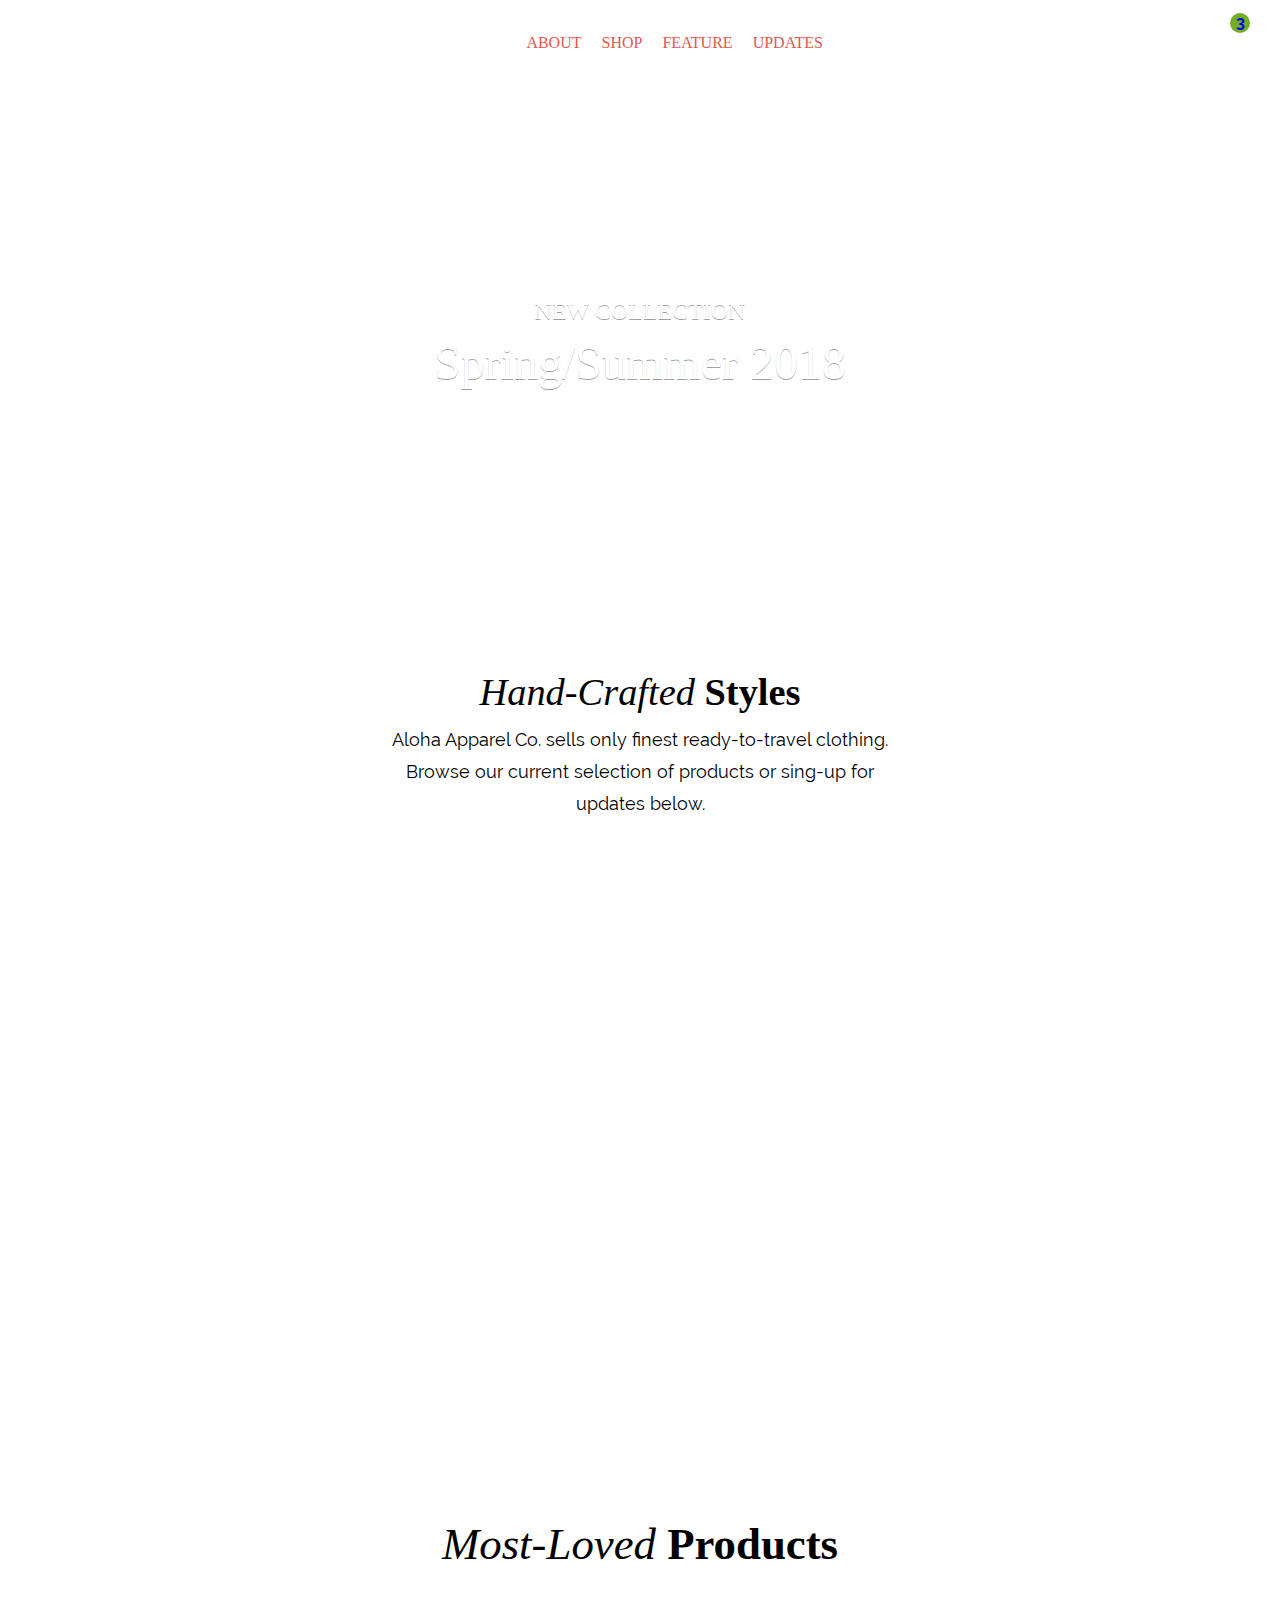
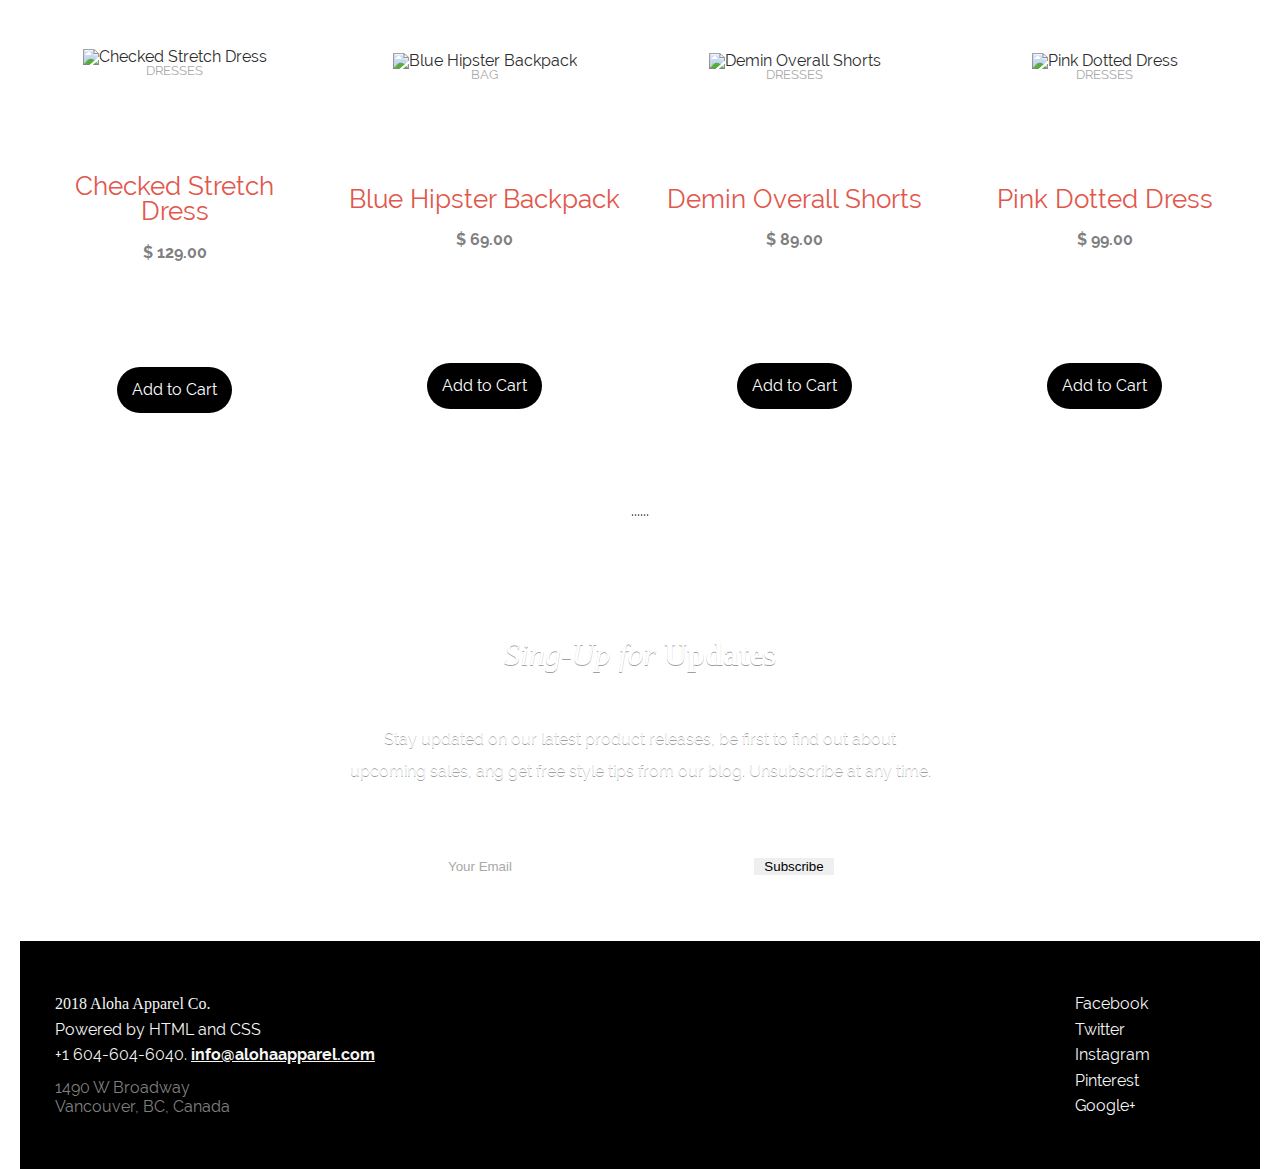
==== index.html @ 7cf6f175 "Day 08" ====
﻿<!DOCTYPE html>
<html lang="en">

<head>
    <meta charset="UTF-8">
    <meta name="viewport" content="width=device-width, initial-scale=1.0">
    <meta http-equiv="X-UA-Compatible" content="ie=edge">
    
    <title>Aloha Store</title>
    <link rel="stylesheet" href="reset.css">
    <!--<link rel="stylesheet" href="normalize.css">-->
    <link rel="stylesheet" href="font.css">
    <link rel="stylesheet" href="main.css">
</head>

<body>
    <header class="mainHeader">
        <section>
            <h1 class="logo hideText">Alhora Apparel CO.</h1>
        </section>
        <nav>
            <ul>
                <li>
                    <a href="#">About</a>
                </li>
                <li>
                    <a href="#">Shop</a>
                </li>
                <li>
                    <a href="#">Feature</a>
                </li>
                <li>
                    <a href="#">Updates</a>
                </li>
            </ul>
        </nav>
        <aside class="shoppingCard">
            <a href="#">
                <div class="shoppingCardImg"></div>
                <div class="hideText">Shopping Card</div>
                <div class="shoppingCardItens">3</div>
            </a>
        </aside>
    </header>

    <main>
        <header class="hero">
            <section>
                <div class="text">
                    <h2>New Collection</h2>
                    <h3>Spring/Summer 2018</h3>        
                </div>
            </section>
        </header>
        <section>
            <section class="about">
                <div>
                    <h2>Hand-Crafted <em>Styles</em></h2>
                    <p>Aloha Apparel Co. sells only finest ready-to-travel clothing. Browse our current selection of products or sing-up for updates below.</p>
                </div>
            </section>
            <nav class="categories">
                <ul>
                    <li>
                        <div class="menCat">
                            <a href="#">MEN'S</a>
                        </div>
                    </li>
                    <li>
                        <div class="trendsCat">
                            <a href="#">Trends</a>
                        </div>
                    </li>
                    <li>
                        <div class="glassesCat">
                            <a href="#">Glasses</a>
                        </div>
                    </li>
                    <li>
                        <div class="saleCat">
                            <a href="#">Sale</a>
                        </div>
                    </li>
                    <li>
                        <div class="bagsCat">
                            <a href="#">Bags</a>
                        </div>
                    </li>
                    <li>
                        <div class="womenCat">
                            <a href="#">Women's</a>
                        </div>
                    </li>
                </ul>
            </nav>
        </section>
        <section class="products">
            <header>
                <h2>Most-Loved <em>Products</em></h2>
            </header>
            <section>
                <ul>
                    <li>
                        <div class="product">
                            <header>
                                <figure>
                                    <img alt="Checked Stretch Dress" src="img/checked-stretch-dress.jpg" />
                                    <figcaption>Dresses</figcaption>
                                </figure>
                            </header>   
                            <div>
                                <div class="title">Checked Stretch Dress</div>
                                <div class="price">$ 129.00</div>
                            </div>
                            <footer>
                                <div class="addToCard">Add to Cart</div>
                            </footer>
                        </div>
                    </li>

                    <li>
                        <div class="product">
                            <header>
                                <figure>
                                    <img alt="Blue Hipster Backpack" src="img/blue-hipster-backpack.jpg" />
                                    <figcaption>Bag</figcaption>
                                </figure>
                            </header>
                            <div>
                                <div class="title">Blue Hipster Backpack</div>
                                <div class="price">$ 69.00</div>
                            </div>
                            <footer>
                                <div class="addToCard">Add to Cart</div>
                            </footer>
                        </div>
                    </li>

                    <li>
                        <div class="product">
                            <header>
                                <figure>
                                    <img alt="Demin Overall Shorts" src="img/demin-overall-shorts.jpg" />
                                    <figcaption>Dresses</figcaption>
                                </figure>
                            </header>
                            <div>
                                <div class="title">Demin Overall Shorts</div>
                                <div class="price">$ 89.00</div>
                            </div>
                            <footer>
                                <div class="addToCard">Add to Cart</div>
                            </footer>
                        </div>
                    </li>

                    <li>
                        <div class="product">
                            <header>
                                <figure>
                                    <img alt="Pink Dotted Dress" src="img/pink-dotted-dress.jpg" />
                                    <figcaption>Dresses</figcaption>
                                </figure>
                            </header>
                            <div>
                                <div class="title">Pink Dotted Dress</div>
                                <div class="price">$ 99.00</div>
                            </div>
                            <footer>
                                <div class="addToCard">Add to Cart</div>
                            </footer>
                        </div>
                    </li>

                </ul>

            </section>
            <footer>
                <div>......</div>
            </footer>

        </section>
        <section class="subscribeSection">
            <section>
                <h2>Sing-Up for <em>Updates</em></h2>
            </section>
            <section>Stay updated on our latest product releases, be first to find out about
                <br /> upcoming sales, ang get free style tips from our blog. Unsubscribe at any time.</section>
            <section>
                <div class="subscribeForm">
                    <form method="post">
                        <input type="text" name="email" placeholder="Your Email" />
                        <button>Subscribe</button>
                    </form>
                </div>
            </section>
        </section>
    </main>

    <footer class="mainFooter">
        <section>
            <h2><i class="far fa-copyright"></i> 2018 Aloha Apparel Co.</h2>
            <p>Powered by HTML and CSS</p>
            <p><a href="tel:+16046046040">+1 604-604-6040</a>.&nbsp;<a class="email" href="mailto:info@alohaapparel.com">info@alohaapparel.com</a></p>
            <address>
                1490 W Broadway <br />
                Vancouver, BC, Canada
            </address>
        </section>
        <aside>
            <ul class="fa-ul">
                <li><a href="#"><span class="fa-li"><i class="fab fa-facebook-f"></i></span>Facebook</a></li>
                <li><a href="#"><span class="fa-li"><i class="fab fa-twitter"></i></span>Twitter</a></li>
                <li><a href="#"><span class="fa-li"><i class="fab fa-instagram"></i></span>Instagram</a></li>
                <li><a href="#"><span class="fa-li"><i class="fab fa-pinterest"></i></span>Pinterest</a></li>
                <li><a href="#"><span class="fa-li"><i class="fab fa-google-plus-g"></i></span>Google+</a></li>
            </ul>
        </aside>
    </footer>

    <script defer src="https://use.fontawesome.com/releases/v5.0.6/js/all.js"></script>

</body>

</html>
---- font.css ----
/* This stylesheet generated by Transfonter (https://transfonter.org) on February 15, 2018 2:40 AM */

@font-face {
    font-family: 'Raleway';
    src: url('fonts/Raleway-Italic.eot');
    src: url('fonts/Raleway-Italic.eot?#iefix') format('embedded-opentype'),
        url('fonts/Raleway-Italic.woff2') format('woff2'),
        url('fonts/Raleway-Italic.woff') format('woff'),
        url('fonts/Raleway-Italic.ttf') format('truetype'),
        url('fonts/Raleway-Italic.svg#Raleway-Italic') format('svg');
    font-weight: normal;
    font-style: italic;
}

@font-face {
    font-family: 'Raleway';
    src: url('fonts/Raleway-Black.eot');
    src: url('fonts/Raleway-Black.eot?#iefix') format('embedded-opentype'),
        url('fonts/Raleway-Black.woff2') format('woff2'),
        url('fonts/Raleway-Black.woff') format('woff'),
        url('fonts/Raleway-Black.ttf') format('truetype'),
        url('fonts/Raleway-Black.svg#Raleway-Black') format('svg');
    font-weight: 900;
    font-style: normal;
}

@font-face {
    font-family: 'Raleway';
    src: url('fonts/Raleway-Medium.eot');
    src: url('fonts/Raleway-Medium.eot?#iefix') format('embedded-opentype'),
        url('fonts/Raleway-Medium.woff2') format('woff2'),
        url('fonts/Raleway-Medium.woff') format('woff'),
        url('fonts/Raleway-Medium.ttf') format('truetype'),
        url('fonts/Raleway-Medium.svg#Raleway-Medium') format('svg');
    font-weight: 500;
    font-style: normal;
}

@font-face {
    font-family: 'Raleway';
    src: url('fonts/Raleway-SemiBoldItalic.eot');
    src: url('fonts/Raleway-SemiBoldItalic.eot?#iefix') format('embedded-opentype'),
        url('fonts/Raleway-SemiBoldItalic.woff2') format('woff2'),
        url('fonts/Raleway-SemiBoldItalic.woff') format('woff'),
        url('fonts/Raleway-SemiBoldItalic.ttf') format('truetype'),
        url('fonts/Raleway-SemiBoldItalic.svg#Raleway-SemiBoldItalic') format('svg');
    font-weight: 600;
    font-style: italic;
}

@font-face {
    font-family: 'Raleway';
    src: url('fonts/Raleway-ExtraLight.eot');
    src: url('fonts/Raleway-ExtraLight.eot?#iefix') format('embedded-opentype'),
        url('fonts/Raleway-ExtraLight.woff2') format('woff2'),
        url('fonts/Raleway-ExtraLight.woff') format('woff'),
        url('fonts/Raleway-ExtraLight.ttf') format('truetype'),
        url('fonts/Raleway-ExtraLight.svg#Raleway-ExtraLight') format('svg');
    font-weight: 200;
    font-style: normal;
}

@font-face {
    font-family: 'Raleway';
    src: url('fonts/Raleway-Bold.eot');
    src: url('fonts/Raleway-Bold.eot?#iefix') format('embedded-opentype'),
        url('fonts/Raleway-Bold.woff2') format('woff2'),
        url('fonts/Raleway-Bold.woff') format('woff'),
        url('fonts/Raleway-Bold.ttf') format('truetype'),
        url('fonts/Raleway-Bold.svg#Raleway-Bold') format('svg');
    font-weight: bold;
    font-style: normal;
}

@font-face {
    font-family: 'Raleway';
    src: url('fonts/Raleway-Light.eot');
    src: url('fonts/Raleway-Light.eot?#iefix') format('embedded-opentype'),
        url('fonts/Raleway-Light.woff2') format('woff2'),
        url('fonts/Raleway-Light.woff') format('woff'),
        url('fonts/Raleway-Light.ttf') format('truetype'),
        url('fonts/Raleway-Light.svg#Raleway-Light') format('svg');
    font-weight: 300;
    font-style: normal;
}

@font-face {
    font-family: 'Raleway';
    src: url('fonts/Raleway-ExtraBold.eot');
    src: url('fonts/Raleway-ExtraBold.eot?#iefix') format('embedded-opentype'),
        url('fonts/Raleway-ExtraBold.woff2') format('woff2'),
        url('fonts/Raleway-ExtraBold.woff') format('woff'),
        url('fonts/Raleway-ExtraBold.ttf') format('truetype'),
        url('fonts/Raleway-ExtraBold.svg#Raleway-ExtraBold') format('svg');
    font-weight: 800;
    font-style: normal;
}

@font-face {
    font-family: 'Raleway';
    src: url('fonts/Raleway-LightItalic.eot');
    src: url('fonts/Raleway-LightItalic.eot?#iefix') format('embedded-opentype'),
        url('fonts/Raleway-LightItalic.woff2') format('woff2'),
        url('fonts/Raleway-LightItalic.woff') format('woff'),
        url('fonts/Raleway-LightItalic.ttf') format('truetype'),
        url('fonts/Raleway-LightItalic.svg#Raleway-LightItalic') format('svg');
    font-weight: 300;
    font-style: italic;
}

@font-face {
    font-family: 'Raleway';
    src: url('fonts/Raleway-SemiBold.eot');
    src: url('fonts/Raleway-SemiBold.eot?#iefix') format('embedded-opentype'),
        url('fonts/Raleway-SemiBold.woff2') format('woff2'),
        url('fonts/Raleway-SemiBold.woff') format('woff'),
        url('fonts/Raleway-SemiBold.ttf') format('truetype'),
        url('fonts/Raleway-SemiBold.svg#Raleway-SemiBold') format('svg');
    font-weight: 600;
    font-style: normal;
}

@font-face {
    font-family: 'Raleway';
    src: url('fonts/Raleway-BlackItalic.eot');
    src: url('fonts/Raleway-BlackItalic.eot?#iefix') format('embedded-opentype'),
        url('fonts/Raleway-BlackItalic.woff2') format('woff2'),
        url('fonts/Raleway-BlackItalic.woff') format('woff'),
        url('fonts/Raleway-BlackItalic.ttf') format('truetype'),
        url('fonts/Raleway-BlackItalic.svg#Raleway-BlackItalic') format('svg');
    font-weight: 900;
    font-style: italic;
}

@font-face {
    font-family: 'Raleway';
    src: url('fonts/Raleway-ThinItalic.eot');
    src: url('fonts/Raleway-ThinItalic.eot?#iefix') format('embedded-opentype'),
        url('fonts/Raleway-ThinItalic.woff2') format('woff2'),
        url('fonts/Raleway-ThinItalic.woff') format('woff'),
        url('fonts/Raleway-ThinItalic.ttf') format('truetype'),
        url('fonts/Raleway-ThinItalic.svg#Raleway-ThinItalic') format('svg');
    font-weight: 100;
    font-style: italic;
}

@font-face {
    font-family: 'Raleway';
    src: url('fonts/Raleway-ExtraBoldItalic.eot');
    src: url('fonts/Raleway-ExtraBoldItalic.eot?#iefix') format('embedded-opentype'),
        url('fonts/Raleway-ExtraBoldItalic.woff2') format('woff2'),
        url('fonts/Raleway-ExtraBoldItalic.woff') format('woff'),
        url('fonts/Raleway-ExtraBoldItalic.ttf') format('truetype'),
        url('fonts/Raleway-ExtraBoldItalic.svg#Raleway-ExtraBoldItalic') format('svg');
    font-weight: 800;
    font-style: italic;
}

@font-face {
    font-family: 'Raleway';
    src: url('fonts/Raleway-ExtraLightItalic.eot');
    src: url('fonts/Raleway-ExtraLightItalic.eot?#iefix') format('embedded-opentype'),
        url('fonts/Raleway-ExtraLightItalic.woff2') format('woff2'),
        url('fonts/Raleway-ExtraLightItalic.woff') format('woff'),
        url('fonts/Raleway-ExtraLightItalic.ttf') format('truetype'),
        url('fonts/Raleway-ExtraLightItalic.svg#Raleway-ExtraLightItalic') format('svg');
    font-weight: 200;
    font-style: italic;
}

@font-face {
    font-family: 'Raleway';
    src: url('fonts/Raleway-Regular.eot');
    src: url('fonts/Raleway-Regular.eot?#iefix') format('embedded-opentype'),
        url('fonts/Raleway-Regular.woff2') format('woff2'),
        url('fonts/Raleway-Regular.woff') format('woff'),
        url('fonts/Raleway-Regular.ttf') format('truetype'),
        url('fonts/Raleway-Regular.svg#Raleway-Regular') format('svg');
    font-weight: normal;
    font-style: normal;
}

@font-face {
    font-family: 'Raleway';
    src: url('fonts/Raleway-Medium_1.eot');
    src: url('fonts/Raleway-Medium_1.eot?#iefix') format('embedded-opentype'),
        url('fonts/Raleway-Medium_1.woff2') format('woff2'),
        url('fonts/Raleway-Medium_1.woff') format('woff'),
        url('fonts/Raleway-Medium_1.ttf') format('truetype'),
        url('fonts/Raleway-Medium_1.svg#Raleway-Medium') format('svg');
    font-weight: 500;
    font-style: normal;
}

@font-face {
    font-family: 'Raleway';
    src: url('fonts/Raleway-MediumItalic.eot');
    src: url('fonts/Raleway-MediumItalic.eot?#iefix') format('embedded-opentype'),
        url('fonts/Raleway-MediumItalic.woff2') format('woff2'),
        url('fonts/Raleway-MediumItalic.woff') format('woff'),
        url('fonts/Raleway-MediumItalic.ttf') format('truetype'),
        url('fonts/Raleway-MediumItalic.svg#Raleway-MediumItalic') format('svg');
    font-weight: 500;
    font-style: italic;
}

@font-face {
    font-family: 'Raleway';
    src: url('fonts/Raleway-Light_1.eot');
    src: url('fonts/Raleway-Light_1.eot?#iefix') format('embedded-opentype'),
        url('fonts/Raleway-Light_1.woff2') format('woff2'),
        url('fonts/Raleway-Light_1.woff') format('woff'),
        url('fonts/Raleway-Light_1.ttf') format('truetype'),
        url('fonts/Raleway-Light_1.svg#Raleway-Light') format('svg');
    font-weight: 300;
    font-style: normal;
}

@font-face {
    font-family: 'Raleway';
    src: url('fonts/Raleway-Thin.eot');
    src: url('fonts/Raleway-Thin.eot?#iefix') format('embedded-opentype'),
        url('fonts/Raleway-Thin.woff2') format('woff2'),
        url('fonts/Raleway-Thin.woff') format('woff'),
        url('fonts/Raleway-Thin.ttf') format('truetype'),
        url('fonts/Raleway-Thin.svg#Raleway-Thin') format('svg');
    font-weight: 100;
    font-style: normal;
}

@font-face {
    font-family: 'Raleway';
    src: url('fonts/Raleway-LightItalic_1.eot');
    src: url('fonts/Raleway-LightItalic_1.eot?#iefix') format('embedded-opentype'),
        url('fonts/Raleway-LightItalic_1.woff2') format('woff2'),
        url('fonts/Raleway-LightItalic_1.woff') format('woff'),
        url('fonts/Raleway-LightItalic_1.ttf') format('truetype'),
        url('fonts/Raleway-LightItalic_1.svg#Raleway-LightItalic') format('svg');
    font-weight: 300;
    font-style: italic;
}

@font-face {
    font-family: 'Raleway';
    src: url('fonts/Raleway-MediumItalic_1.eot');
    src: url('fonts/Raleway-MediumItalic_1.eot?#iefix') format('embedded-opentype'),
        url('fonts/Raleway-MediumItalic_1.woff2') format('woff2'),
        url('fonts/Raleway-MediumItalic_1.woff') format('woff'),
        url('fonts/Raleway-MediumItalic_1.ttf') format('truetype'),
        url('fonts/Raleway-MediumItalic_1.svg#Raleway-MediumItalic') format('svg');
    font-weight: 500;
    font-style: italic;
}

@font-face {
    font-family: 'Raleway';
    src: url('fonts/Raleway-BoldItalic.eot');
    src: url('fonts/Raleway-BoldItalic.eot?#iefix') format('embedded-opentype'),
        url('fonts/Raleway-BoldItalic.woff2') format('woff2'),
        url('fonts/Raleway-BoldItalic.woff') format('woff'),
        url('fonts/Raleway-BoldItalic.ttf') format('truetype'),
        url('fonts/Raleway-BoldItalic.svg#Raleway-BoldItalic') format('svg');
    font-weight: bold;
    font-style: italic;
}

@font-face {
    font-family: 'Playfair Display';
    src: url('fonts/PlayfairDisplay-Black.eot');
    src: url('fonts/PlayfairDisplay-Black.eot?#iefix') format('embedded-opentype'),
        url('fonts/PlayfairDisplay-Black.woff2') format('woff2'),
        url('fonts/PlayfairDisplay-Black.woff') format('woff'),
        url('fonts/PlayfairDisplay-Black.ttf') format('truetype'),
        url('fonts/PlayfairDisplay-Black.svg#PlayfairDisplay-Black') format('svg');
    font-weight: 900;
    font-style: normal;
}

@font-face {
    font-family: 'Playfair Display SC';
    src: url('fonts/PlayfairDisplaySC-BoldItalic.eot');
    src: url('fonts/PlayfairDisplaySC-BoldItalic.eot?#iefix') format('embedded-opentype'),
        url('fonts/PlayfairDisplaySC-BoldItalic.woff2') format('woff2'),
        url('fonts/PlayfairDisplaySC-BoldItalic.woff') format('woff'),
        url('fonts/PlayfairDisplaySC-BoldItalic.ttf') format('truetype'),
        url('fonts/PlayfairDisplaySC-BoldItalic.svg#PlayfairDisplaySC-BoldItalic') format('svg');
    font-weight: bold;
    font-style: italic;
}

@font-face {
    font-family: 'Playfair Display';
    src: url('fonts/PlayfairDisplay-Italic.eot');
    src: url('fonts/PlayfairDisplay-Italic.eot?#iefix') format('embedded-opentype'),
        url('fonts/PlayfairDisplay-Italic.woff2') format('woff2'),
        url('fonts/PlayfairDisplay-Italic.woff') format('woff'),
        url('fonts/PlayfairDisplay-Italic.ttf') format('truetype'),
        url('fonts/PlayfairDisplay-Italic.svg#PlayfairDisplay-Italic') format('svg');
    font-weight: normal;
    font-style: italic;
}

@font-face {
    font-family: 'Playfair Display SC';
    src: url('fonts/PlayfairDisplaySC-Black.eot');
    src: url('fonts/PlayfairDisplaySC-Black.eot?#iefix') format('embedded-opentype'),
        url('fonts/PlayfairDisplaySC-Black.woff2') format('woff2'),
        url('fonts/PlayfairDisplaySC-Black.woff') format('woff'),
        url('fonts/PlayfairDisplaySC-Black.ttf') format('truetype'),
        url('fonts/PlayfairDisplaySC-Black.svg#PlayfairDisplaySC-Black') format('svg');
    font-weight: 900;
    font-style: normal;
}

@font-face {
    font-family: 'Playfair Display';
    src: url('fonts/PlayfairDisplay-Bold.eot');
    src: url('fonts/PlayfairDisplay-Bold.eot?#iefix') format('embedded-opentype'),
        url('fonts/PlayfairDisplay-Bold.woff2') format('woff2'),
        url('fonts/PlayfairDisplay-Bold.woff') format('woff'),
        url('fonts/PlayfairDisplay-Bold.ttf') format('truetype'),
        url('fonts/PlayfairDisplay-Bold.svg#PlayfairDisplay-Bold') format('svg');
    font-weight: bold;
    font-style: normal;
}

@font-face {
    font-family: 'Playfair Display SC';
    src: url('fonts/PlayfairDisplaySC-Regular.eot');
    src: url('fonts/PlayfairDisplaySC-Regular.eot?#iefix') format('embedded-opentype'),
        url('fonts/PlayfairDisplaySC-Regular.woff2') format('woff2'),
        url('fonts/PlayfairDisplaySC-Regular.woff') format('woff'),
        url('fonts/PlayfairDisplaySC-Regular.ttf') format('truetype'),
        url('fonts/PlayfairDisplaySC-Regular.svg#PlayfairDisplaySC-Regular') format('svg');
    font-weight: normal;
    font-style: normal;
}

@font-face {
    font-family: 'Playfair Display SC';
    src: url('fonts/PlayfairDisplaySC-Bold.eot');
    src: url('fonts/PlayfairDisplaySC-Bold.eot?#iefix') format('embedded-opentype'),
        url('fonts/PlayfairDisplaySC-Bold.woff2') format('woff2'),
        url('fonts/PlayfairDisplaySC-Bold.woff') format('woff'),
        url('fonts/PlayfairDisplaySC-Bold.ttf') format('truetype'),
        url('fonts/PlayfairDisplaySC-Bold.svg#PlayfairDisplaySC-Bold') format('svg');
    font-weight: bold;
    font-style: normal;
}

@font-face {
    font-family: 'Playfair Display SC';
    src: url('fonts/PlayfairDisplaySC-Italic.eot');
    src: url('fonts/PlayfairDisplaySC-Italic.eot?#iefix') format('embedded-opentype'),
        url('fonts/PlayfairDisplaySC-Italic.woff2') format('woff2'),
        url('fonts/PlayfairDisplaySC-Italic.woff') format('woff'),
        url('fonts/PlayfairDisplaySC-Italic.ttf') format('truetype'),
        url('fonts/PlayfairDisplaySC-Italic.svg#PlayfairDisplaySC-Italic') format('svg');
    font-weight: normal;
    font-style: italic;
}

@font-face {
    font-family: 'Playfair Display SC';
    src: url('fonts/PlayfairDisplaySC-BlackItalic.eot');
    src: url('fonts/PlayfairDisplaySC-BlackItalic.eot?#iefix') format('embedded-opentype'),
        url('fonts/PlayfairDisplaySC-BlackItalic.woff2') format('woff2'),
        url('fonts/PlayfairDisplaySC-BlackItalic.woff') format('woff'),
        url('fonts/PlayfairDisplaySC-BlackItalic.ttf') format('truetype'),
        url('fonts/PlayfairDisplaySC-BlackItalic.svg#PlayfairDisplaySC-BlackItalic') format('svg');
    font-weight: 900;
    font-style: italic;
}

@font-face {
    font-family: 'Playfair Display';
    src: url('fonts/PlayfairDisplay-BlackItalic.eot');
    src: url('fonts/PlayfairDisplay-BlackItalic.eot?#iefix') format('embedded-opentype'),
        url('fonts/PlayfairDisplay-BlackItalic.woff2') format('woff2'),
        url('fonts/PlayfairDisplay-BlackItalic.woff') format('woff'),
        url('fonts/PlayfairDisplay-BlackItalic.ttf') format('truetype'),
        url('fonts/PlayfairDisplay-BlackItalic.svg#PlayfairDisplay-BlackItalic') format('svg');
    font-weight: 900;
    font-style: italic;
}

@font-face {
    font-family: 'Playfair Display';
    src: url('fonts/PlayfairDisplay-BoldItalic.eot');
    src: url('fonts/PlayfairDisplay-BoldItalic.eot?#iefix') format('embedded-opentype'),
        url('fonts/PlayfairDisplay-BoldItalic.woff2') format('woff2'),
        url('fonts/PlayfairDisplay-BoldItalic.woff') format('woff'),
        url('fonts/PlayfairDisplay-BoldItalic.ttf') format('truetype'),
        url('fonts/PlayfairDisplay-BoldItalic.svg#PlayfairDisplay-BoldItalic') format('svg');
    font-weight: bold;
    font-style: italic;
}

@font-face {
    font-family: 'Playfair Display';
    src: url('fonts/PlayfairDisplay-Regular.eot');
    src: url('fonts/PlayfairDisplay-Regular.eot?#iefix') format('embedded-opentype'),
        url('fonts/PlayfairDisplay-Regular.woff2') format('woff2'),
        url('fonts/PlayfairDisplay-Regular.woff') format('woff'),
        url('fonts/PlayfairDisplay-Regular.ttf') format('truetype'),
        url('fonts/PlayfairDisplay-Regular.svg#PlayfairDisplay-Regular') format('svg');
    font-weight: normal;
    font-style: normal;
}
---- main.css ----
body {
    min-width: 300px;
    max-width: 1240px;
    color: #2d2d2d;
    margin: 0 auto;

    font-size: 16px;
    font-family: 'Raleway', Arial, sans-serif;    ;
}

h1,
h2,
h3,
h4,
h5,
h6,
nav {
    font-family: 'Raleway Light';
    color: #e2574c;
}

ul {
    list-style-type: none;
}

a:link {
    text-decoration: none;
}

a:visited {
    text-decoration: none;
}

a:hover {
    text-decoration: underline;
}

a:active {
    text-decoration: underline;
}

.container {
    width: 1240px;
}

.hideText{
    font-size: 0;
}

em{
    font-weight: bolder;
    font-style: normal;
}

::placeholder {
    color: darkgrey;
}

/*-------------------------------*/

.mainHeader{
    width: 100%;
    display: inline-flex;
    align-items: center;
    justify-content: center;
}

.mainHeader .logo {
    width: 120px;
    height: 60px;
    margin-left: 10px;
    background-image: url(img/aloha-logo.svg);
    background-repeat: no-repeat;
    background-size: 120px 120px;
    background-position-y: -30px;
}
.mainHeader nav{
    width: 100%;
}
.mainHeader nav ul{
    min-width: 200px;

    text-transform: uppercase;

    list-style: none;
    display: flex;
    justify-content: center; /* align horizontal */
    align-items: center; /* align vertical */
}
.mainHeader nav ul li {
    margin: 10px 10px 10px 10px;
    display: inline;
}

.mainHeader nav a:link {
    color: #e2574c;
}

.mainHeader nav a:visited {
    color: #e2574c;
}

.mainHeader nav a:hover {
    color: #e2574c;
}

.mainHeader nav a:active {
    color: #e2574c;
}

.shoppingCard {
    position: relative;
    width: 60px;
    height: 60px;
    margin-right: 10px;
}
.shoppingCard .shoppingCardImg {
    position: absolute;
    top: 0;
    left: 0; 
    width: 60px;
    height: 60px;
    background-image: url(img/cart-icon.svg);
    background-repeat: no-repeat;
    background-size: 50px 50px;
}
.shoppingCard .shoppingCardItens {
    position: absolute;
    top: 0;
    right: 0;

    width: 20px;
    height: 20px;
    border-radius: 50%;
    border-color: black;
    border-width: 2px;
    background: #73AD21;

    display: flex;
    justify-content: center; /* align horizontal */
    align-items: center; /* align vertical */
    font-weight: bolder;
}

/*-------------------------------*/

.hero {
    position: relative;
    height: 60vh;
    max-height: 600px;
    color: white;
    background: url(img/banner-girl.png) center 90px no-repeat, url(img/flower-bkgd.jpg) top center no-repeat;
    background-size: contain, cover;
}

.hero section {
    height: 100%;
    width: 100%;
    display: inline-flex;
    justify-content: center; /* align horizontal */
    align-items: center; /* align vertical */
}

.hero .text {
    text-align: center;
    text-shadow: 0 1px 0 rgba(0, 0, 0, 0.4); 
}

.hero h2 {
    text-transform: uppercase;
    font-size: 1.5rem;
    color: white;
}
.hero h3 {
    font-size: 3rem;
    padding-top: 1rem;
    color: white;
}


/* --------------------------------------------------- */

.about{
    height: 35vh;
    max-height: 250px;
    display: flex;
    justify-content: center; 
    align-items: center; 
    text-align: center;
    line-height: 2rem;
    color: black;
    font-size: 1.1rem;
}

.about div{
    padding-top: 20px;
    max-width: 540px;
}

.about h2{
    color: black;
    font-size: 2.4rem;
    font-style: italic;
    padding-bottom: 1rem;
}

/* --------------------------------------------------- */

.categories{
    width: calc(100% + 10px);
    margin: 0px -5px;
}

.categories ul{
    width: 100%;
    
    list-style: none;
    text-transform: uppercase;
    font-size: 2rem;

    display: flex;
    flex-wrap: wrap;
    flex-direction: space-between;

    justify-content: center; /* align horizontal */
    align-items: center; /* align vertical */
}

.categories ul li{
    width: calc(25% - 5px);
    min-width: 100px;
    max-width: 350px;
    height: 25vw;
    min-height: 100px;
    max-height: 305px;
    margin: 2.5px;

    display: inline-flex;
    flex-flow: wrap;
    justify-content: center; /* align horizontal */
    align-items: center; /* align vertical */

    
}

.categories ul li:first-child,
.categories ul li:last-child{
    width: calc(50% - 5px);
    min-width: 200px;
    max-width: 650px;
}

.categories ul li div{
    width: 100%;
    height: 100%;
    display: inline-flex;
    justify-content: center;
    align-items: center; 
}


.categories a:link {
    color: white;
}

.categories a:visited {
    color: white;
}

.categories a:hover {
    color: white;
}

.categories a:active {
    color: white;
}

.menCat{
    background-image: url('img/mens-category.jpg');
    background-repeat: no-repeat;
    background-size: 100% 100%;
}

.trendsCat{
    background-image: url('img/trends-category.jpg');
    background-repeat: no-repeat;
    background-size: 100% 100%;
}

.glassesCat{
    background-image: url('img/glasses-category.jpg');
    background-repeat: no-repeat;
    background-size: 100% 100%;
}

.saleCat{
    background-image: url('img/sale-category.jpg');
    background-repeat: no-repeat;
    background-size: 100% 100%;
}

.bagsCat{
    background-image: url('img/bags-category.jpg');
    background-repeat: no-repeat;
    background-size: 100% 100%;
}

.womenCat{
    background-image: url('img/womens-category.jpg');
    background-repeat: no-repeat;
    background-size: 100% 100%;
}

/* --------------------------------------------------- */

.products {
    width: 100%;

    display: flex;
    flex-flow: wrap;
    justify-content: center; 
    align-items: center; 
    text-align: center;
}

.products>header {
    width: 100%;

    margin-top: 45px;
    margin-bottom: 30px;
    display: flex;
    justify-content: center; 
    align-items: center; 
    text-align: center;
    line-height: 2rem;
}

.products h2{
    color: black;
    font-size: 2.8rem;
    font-style: italic;
    padding-bottom: 1rem;
}

.products section{
    width: 100%;
}

.products ul{
    width: 100%;
    
    list-style: none;
    font-size: 2rem;

    display: flex;
    flex-wrap: wrap;
    flex-direction: space-between;

    justify-content: space-around;
    align-items: center;
}

.products ul li{
    width: 22%;
    min-width: 150px;
    max-width: 350px;

    margin: 2.5px;

    display: inline-flex;
    flex-flow: wrap;
    justify-content: center;
    align-items: center;
}

.product {
    width: 300px;
    height: 450px;
    font-size: 1rem;

    display: inline-flex;
    flex-flow: wrap;
    justify-content: center;
    align-items: center;
}
.product img{
    width: 280px;
    height: 300px;
}
.product figcaption{
    font-size: 0.8rem;
    text-transform: uppercase;
    color: darkgray;
}

.product .title {
    margin-top: 15px;
    margin-bottom: 20px;

    font-size: 1.6rem;
    color: #e2574c;
}

.product .price {
    font-weight: bold; 
    color: gray;
}

.product>footer {
    margin-top: 20px;
}

.product>footer div {
    width: fit-content;
    margin: 5px;
    border-radius: 25px;
    padding: 15px;

    background-color: black;
    color: white;
}

.products>footer {
    width: 100%;

    margin-top: 10px;
    margin-bottom: 20px;
    display: flex;
    justify-content: center; 
    align-items: center; 
    text-align: center;
    line-height: 5rem;
}

/* --------------------------------------------------- */

.subscribeSection {
    background: url('img/wave-bkgd.jpg') bottom center no-repeat;
    background-size: cover;
    width: 100%;
    height: 40vh;
    max-height: 400px;
    display: inline-flex;
    flex-flow: wrap;
    justify-content: center; 
    align-items: center; 
    text-align: center;
    line-height: 2em;
    color: white;
}

.subscribeSection section {
    width: 100%;
    margin: 0, 20px, 0, 20px;
    display: inline-flex;
    justify-content: center; 
    align-items: center; 
    text-align: center;
    text-shadow: 0 1px 0 rgba(0, 0, 0, 0.4);
}
.subscribeSection section:first-child {
    padding-top: 3rem; 
}
.subscribeSection h2{
    color: white;
    font-size: 2rem;
    font-style: italic;
    padding-bottom: 1rem;
    text-shadow: 0 1px 0 rgba(0, 0, 0, 0.4);
}

.subscribeForm {
    width: 400px;
    margin-top: 20px;
    margin-bottom: 25px;

    background: white;
    border-radius: 25px;
    padding: 5px;

    display: inline-block;
}

.subscribeForm input {
    width: 75%;
    outline: none;
    border: none;
}

.subscribeForm button {
    width: 20%;
    outline: none;
    border: none;
}
.subscribeForm input:focus {
    
    outline: none;
    border: none;
}


/* --------------------------------------------------- */

.mainFooter {
    color: whitesmoke;
    background-color: black;
    margin-top: 10px;

    padding: 50px 35px;
    height: auto;

    display: flex;
    align-items: stretch;
}

.mainFooter h2,
.mainFooter a {
    color: whitesmoke;
}

.mainFooter a.email{
    text-decoration: underline;
    font-weight: bold;
}

.mainFooter address {
    color: gray;
}

.mainFooter section{
    margin-right: 10px;
    width: 100%;
    line-height: 160%
}

.mainFooter section address{
    margin-top: 10px;
    width: 100%;
    line-height: 120%
}

.mainFooter aside{
    min-width: 150px;
    max-width: 350px;
    line-height: 160%
}

/* --------------------------------------------------- */
/* --------------------------------------------------- */
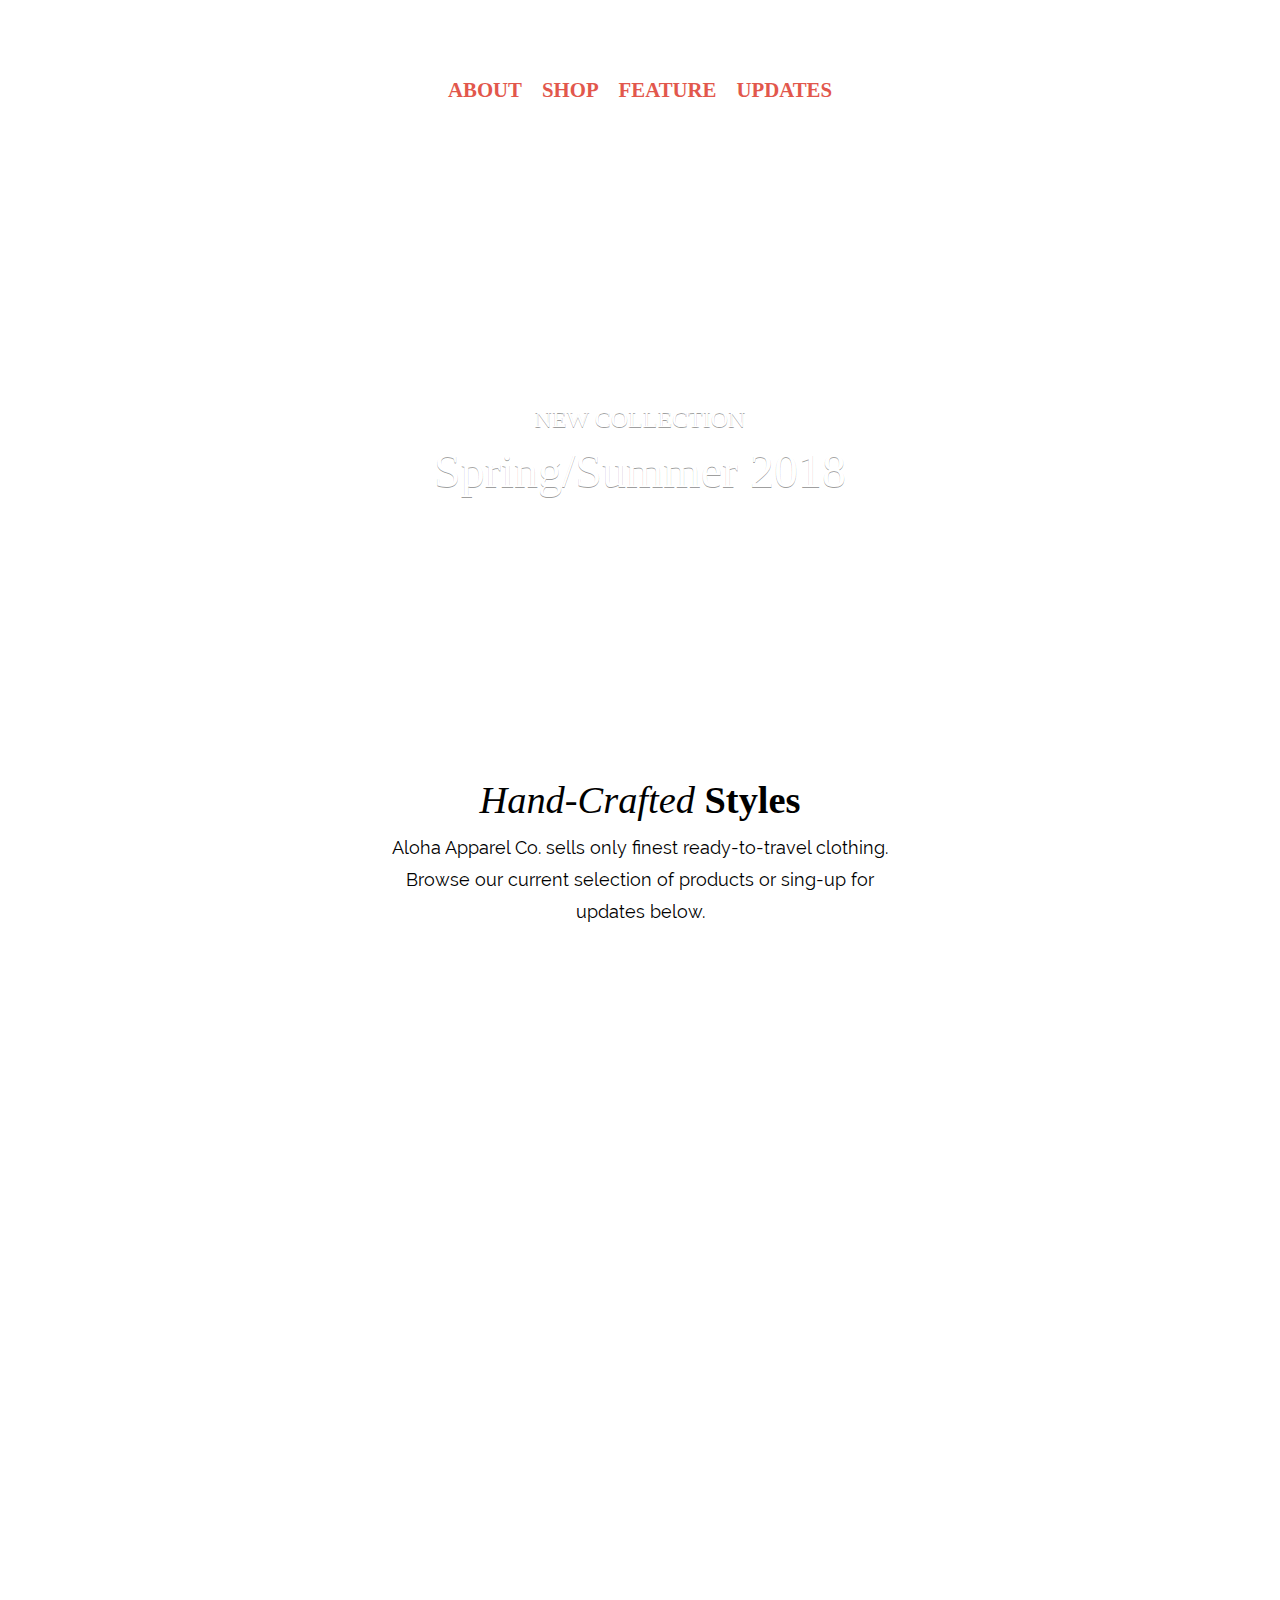
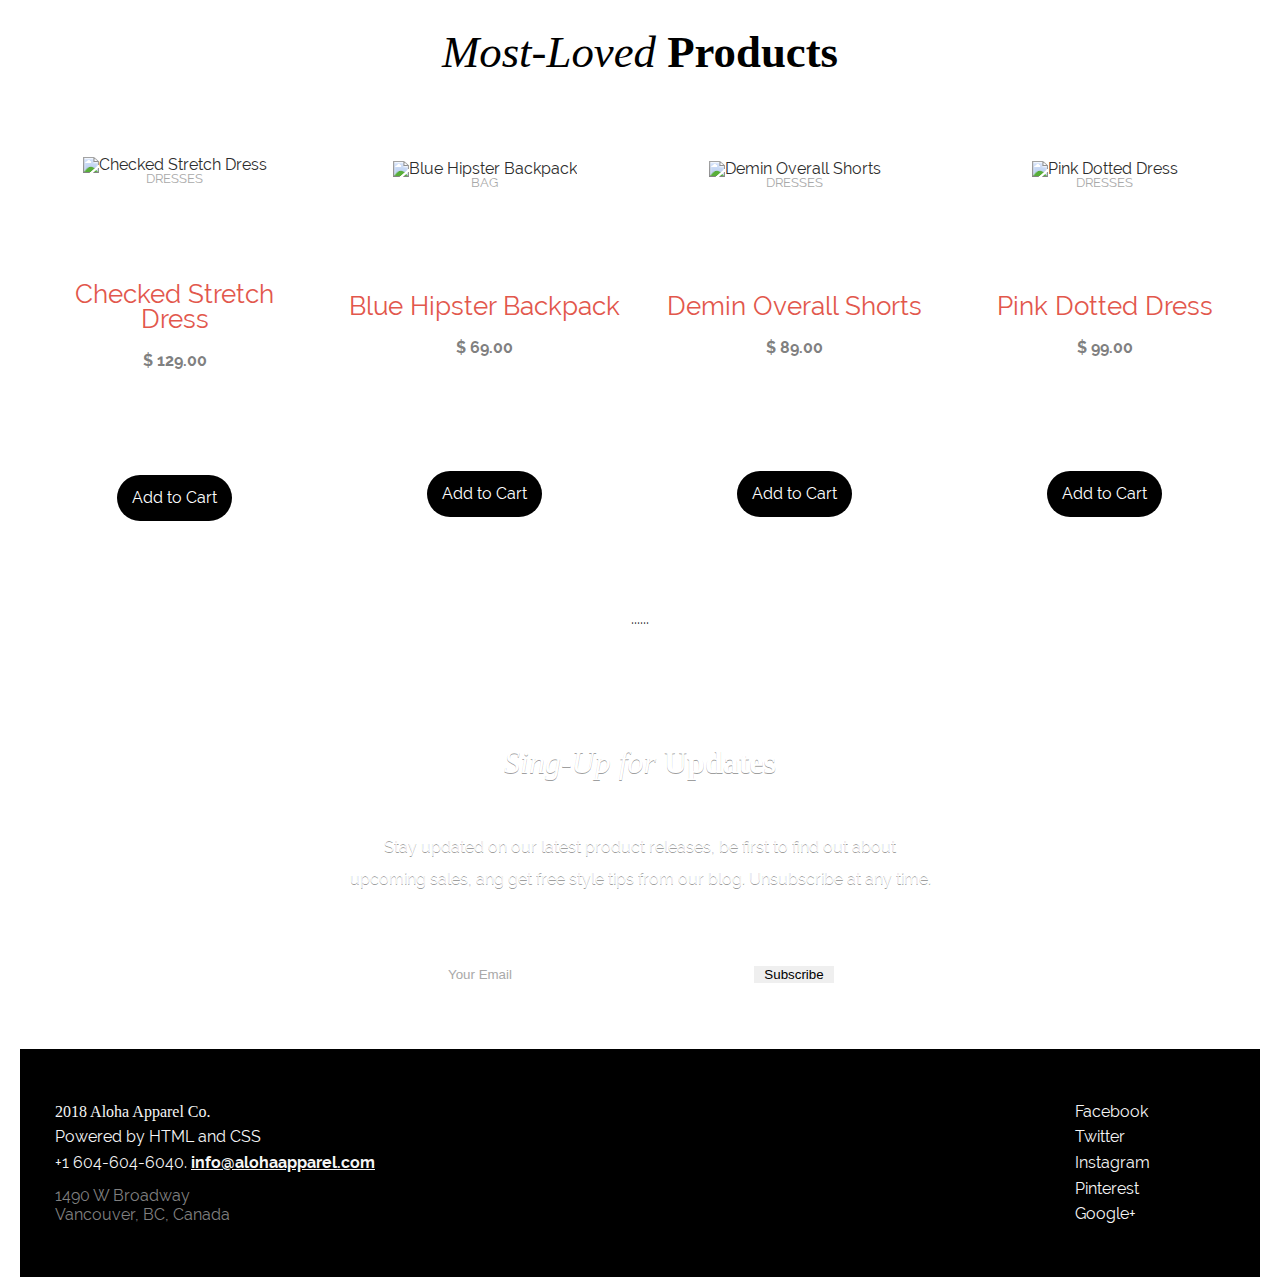
==== commit b858f327: "Updates" ====
--- a/index.html
+++ b/index.html
@@ -35,11 +35,14 @@
             </ul>
         </nav>
         <aside class="shoppingCard">
-            <a href="#">
-                <div class="shoppingCardImg"></div>
-                <div class="hideText">Shopping Card</div>
-                <div class="shoppingCardItens">3</div>
-            </a>
+            <div>
+                <a href="#">
+                    <div class="shoppingCardImg"></div>
+                    <div class="hideText">Shopping Card</div>
+                    <!--
+                    <div class="shoppingCardItens">3</div>-->
+                </a>
+            </div>
         </aside>
     </header>
 
@@ -55,7 +58,7 @@
         <section>
             <section class="about">
                 <div>
-                    <h2>Hand-Crafted <em>Styles</em></h2>
+                    <h2>Hand-Crafted <strong>Styles</strong></h2>
                     <p>Aloha Apparel Co. sells only finest ready-to-travel clothing. Browse our current selection of products or sing-up for updates below.</p>
                 </div>
             </section>
@@ -96,7 +99,7 @@
         </section>
         <section class="products">
             <header>
-                <h2>Most-Loved <em>Products</em></h2>
+                <h2>Most-Loved <strong>Products</strong></h2>
             </header>
             <section>
                 <ul>
@@ -182,7 +185,7 @@
         </section>
         <section class="subscribeSection">
             <section>
-                <h2>Sing-Up for <em>Updates</em></h2>
+                <h2>Sing-Up for <strong>Updates</strong></h2>
             </section>
             <section>Stay updated on our latest product releases, be first to find out about
                 <br /> upcoming sales, ang get free style tips from our blog. Unsubscribe at any time.</section>
--- a/main.css
+++ b/main.css
@@ -44,15 +44,20 @@
     width: 1240px;
 }
 
-.hideText{
+.hideText {
     font-size: 0;
 }
 
-em{
+em {
     font-weight: bolder;
     font-style: normal;
 }
 
+strong {
+    font-weight: bolder;
+    font-style: normal;
+}
+
 ::placeholder {
     color: darkgrey;
 }
@@ -60,10 +65,27 @@
 /*-------------------------------*/
 
 .mainHeader{
-    width: 100%;
-    display: inline-flex;
+    width: 96%;
+    margin: 10px auto;
+    display: flex;
+    flex-wrap: wrap;
     align-items: center;
     justify-content: center;
+}
+
+.mainHeader > * {
+    display: flex;
+    align-items: center;
+    justify-content: center;
+}
+
+.mainHeader > section {
+    min-width: 120px;
+    justify-content: flex-start; 
+}
+.mainHeader > aside {
+    min-width: 60px;
+    justify-content: flex-end;
 }
 
 .mainHeader .logo {
@@ -79,11 +101,14 @@
     width: 100%;
 }
 .mainHeader nav ul{
-    min-width: 200px;
+    min-width: 150px;
 
     text-transform: uppercase;
+    font-size: 1.3rem;
+    font-weight: bold;
 
     list-style: none;
+    
     display: flex;
     justify-content: center; /* align horizontal */
     align-items: center; /* align vertical */
@@ -93,19 +118,10 @@
     display: inline;
 }
 
-.mainHeader nav a:link {
-    color: #e2574c;
-}
-
-.mainHeader nav a:visited {
-    color: #e2574c;
-}
-
-.mainHeader nav a:hover {
-    color: #e2574c;
-}
-
-.mainHeader nav a:active {
+.mainHeader nav a:link,
+.mainHeader nav a:visited,
+.mainHeader nav a:hover,
+.mainHeader nav a:active  {
     color: #e2574c;
 }
 
@@ -115,6 +131,13 @@
     height: 60px;
     margin-right: 10px;
 }
+
+.shoppingCard > div,
+.shoppingCard > div > a{
+    width: 60px;
+    height: 60px;
+}
+
 .shoppingCard .shoppingCardImg {
     position: absolute;
     top: 0;
@@ -143,6 +166,18 @@
     font-weight: bolder;
 }
 
+@media only screen and (max-width: 700px) {
+
+    .mainHeader nav{
+        order: 3;
+        padding-top: 9px;
+        border-top: 1px solid lightgrey;
+    }
+    .shoppingCard {
+        order: 2;
+    }
+}
+
 /*-------------------------------*/
 
 .hero {
@@ -229,7 +264,7 @@
 
 .categories ul li{
     width: calc(25% - 5px);
-    min-width: 100px;
+    min-width: 150px;
     max-width: 350px;
     height: 25vw;
     min-height: 100px;
@@ -247,7 +282,7 @@
 .categories ul li:first-child,
 .categories ul li:last-child{
     width: calc(50% - 5px);
-    min-width: 200px;
+    min-width: 300px;
     max-width: 650px;
 }
 
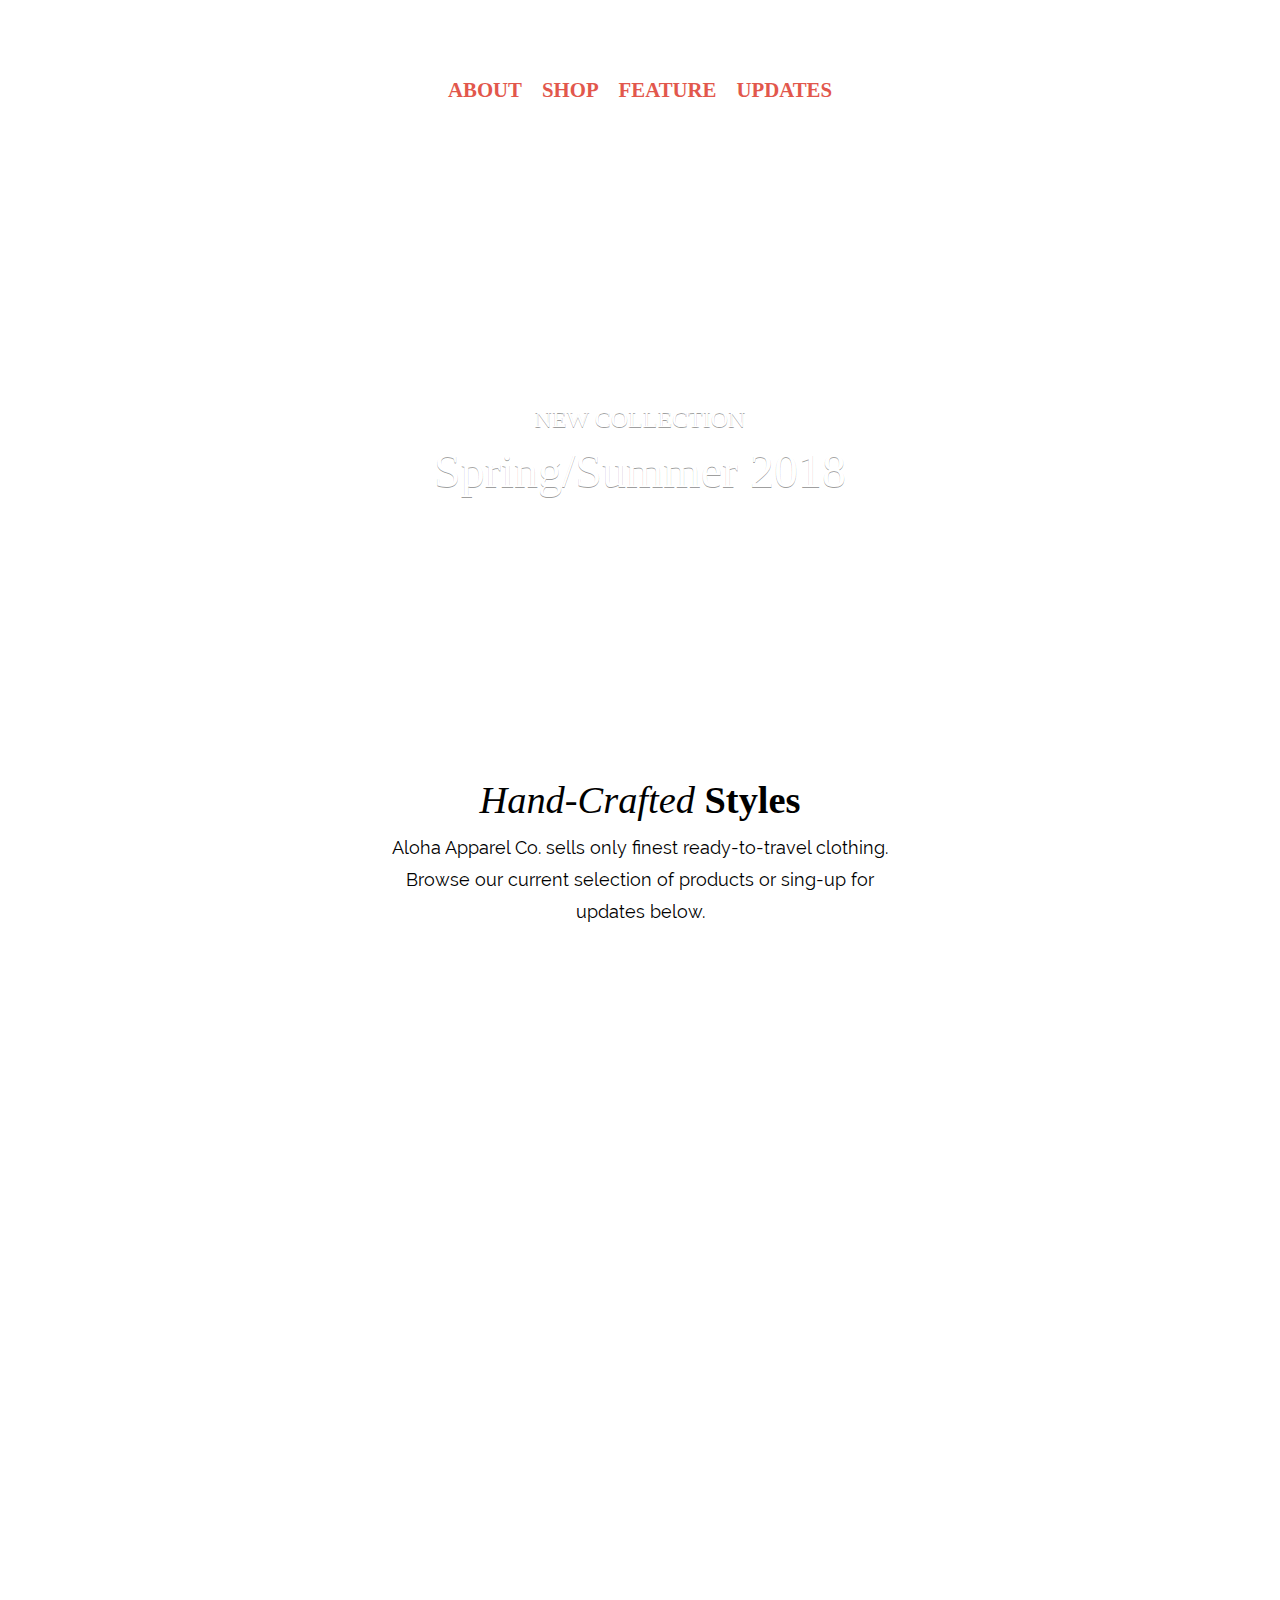
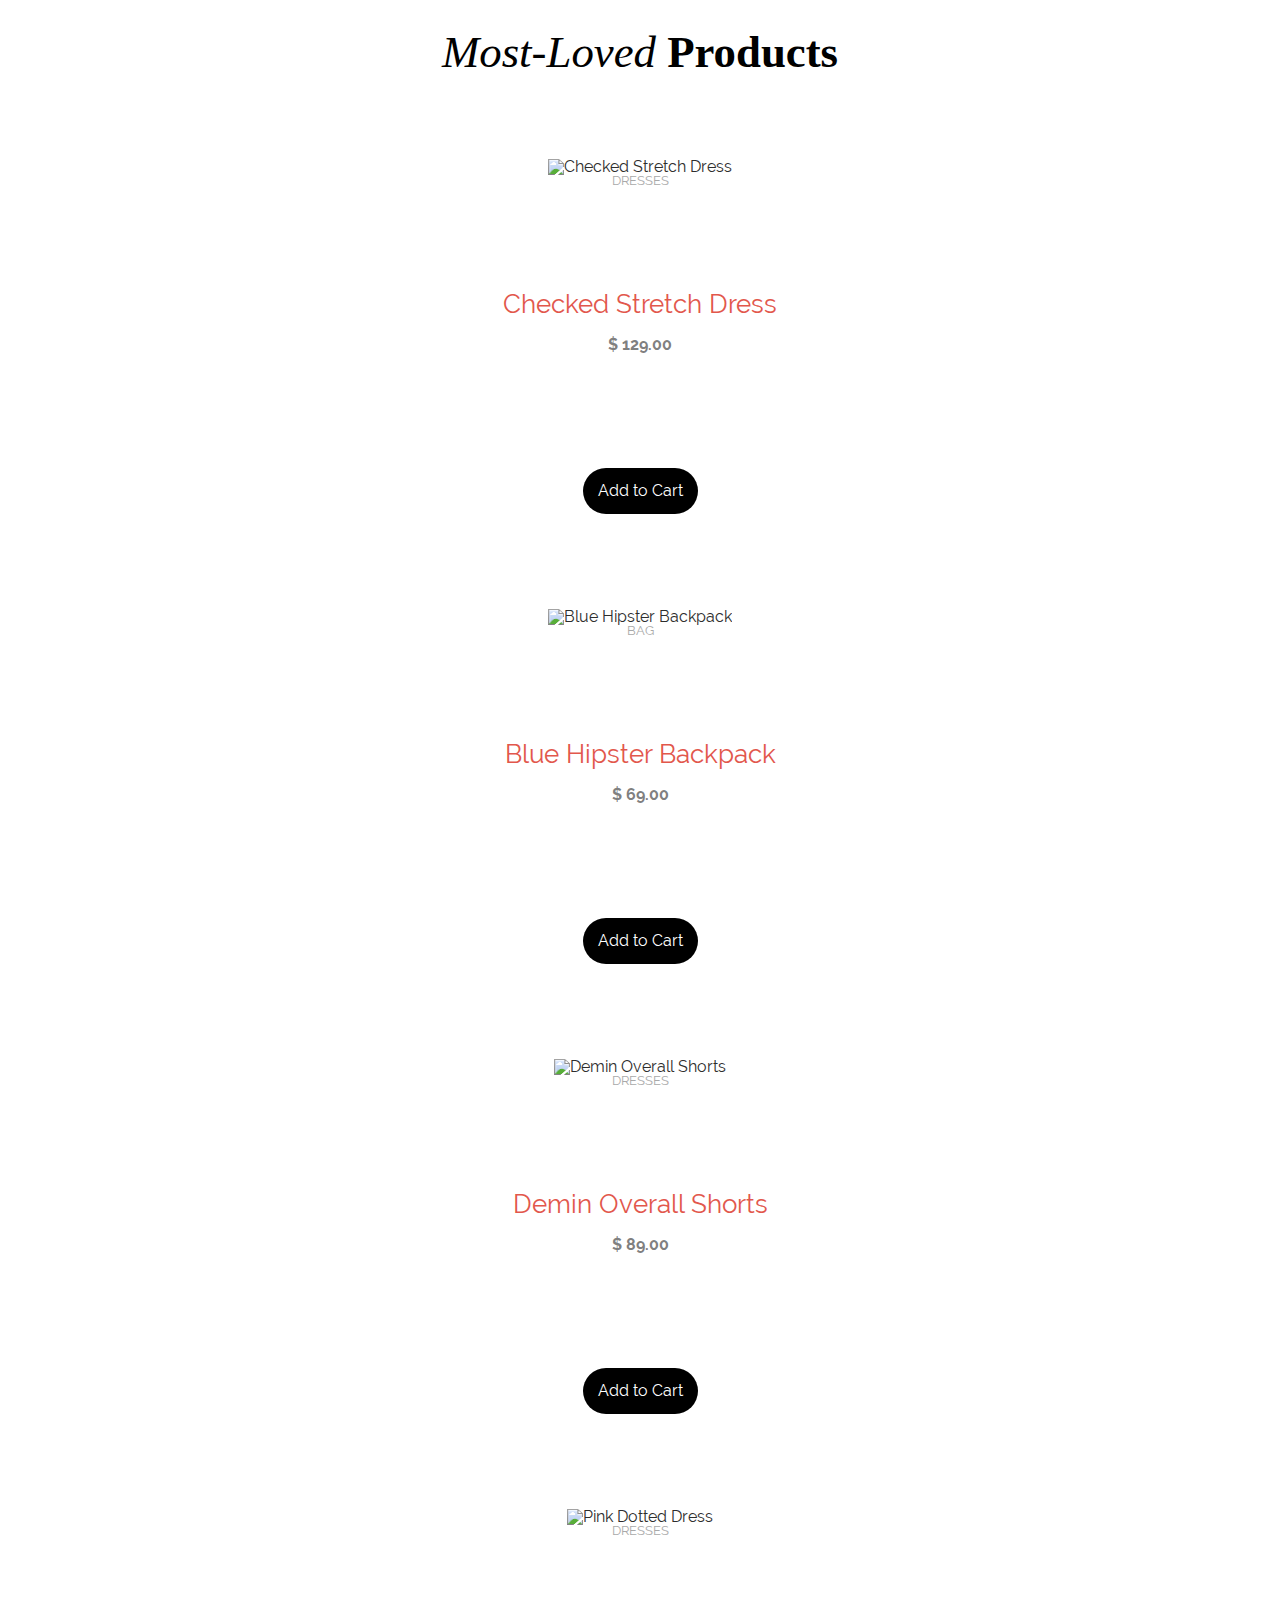
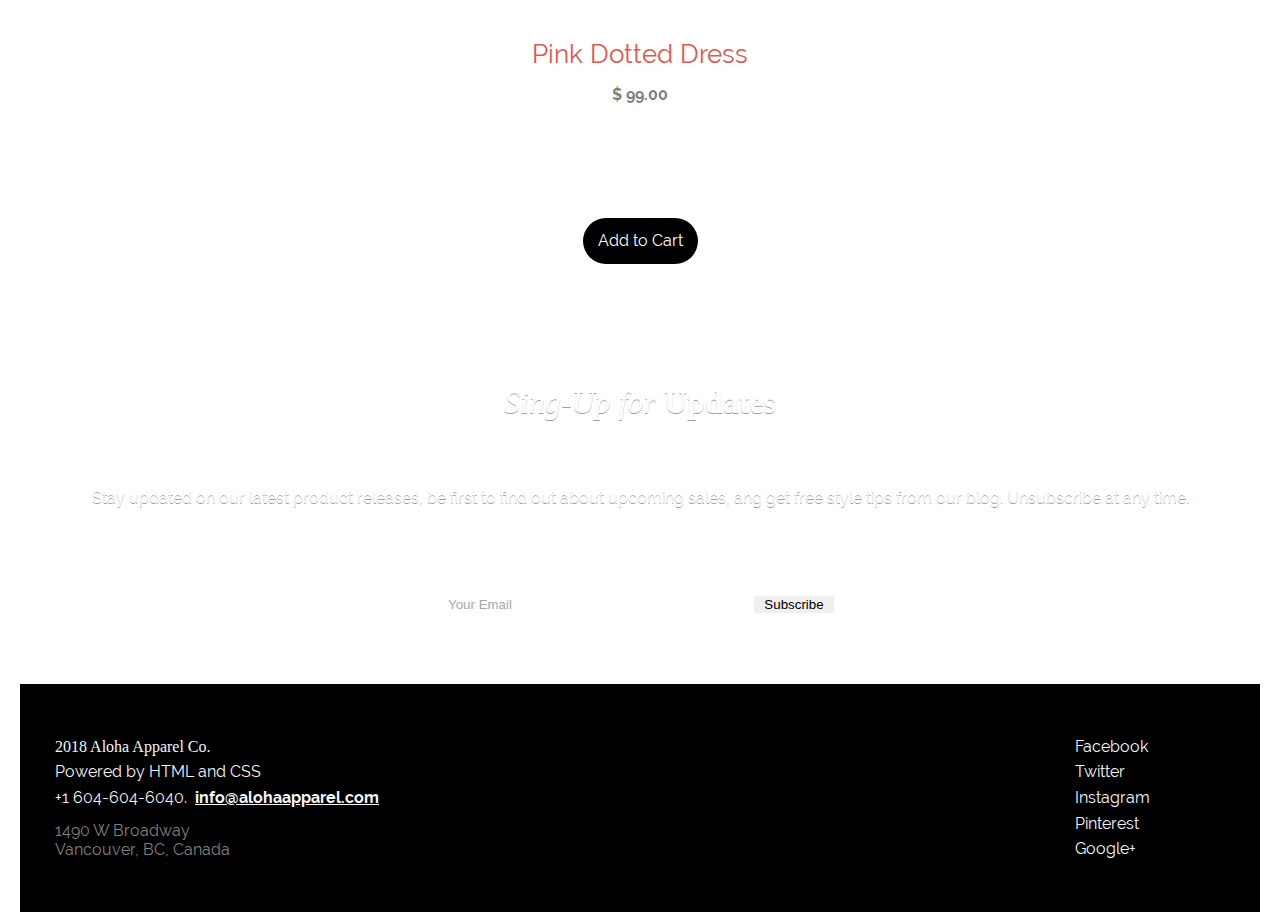
==== commit 246f12fc: "Update" ====
--- a/index.html
+++ b/index.html
@@ -11,6 +11,7 @@
     <!--<link rel="stylesheet" href="normalize.css">-->
     <link rel="stylesheet" href="font.css">
     <link rel="stylesheet" href="main.css">
+    <link rel="stylesheet" href="https://unpkg.com/flickity@2/dist/flickity.min.css" media="screen">
 </head>
 
 <body>
@@ -20,18 +21,10 @@
         </section>
         <nav>
             <ul>
-                <li>
-                    <a href="#">About</a>
-                </li>
-                <li>
-                    <a href="#">Shop</a>
-                </li>
-                <li>
-                    <a href="#">Feature</a>
-                </li>
-                <li>
-                    <a href="#">Updates</a>
-                </li>
+                <li><a href="#">About</a></li>
+                <li><a href="#">Shop</a></li>
+                <li><a href="#">Feature</a></li>
+                <li><a href="#">Updates</a></li>
             </ul>
         </nav>
         <aside class="shoppingCard">
@@ -64,36 +57,12 @@
             </section>
             <nav class="categories">
                 <ul>
-                    <li>
-                        <div class="menCat">
-                            <a href="#">MEN'S</a>
-                        </div>
-                    </li>
-                    <li>
-                        <div class="trendsCat">
-                            <a href="#">Trends</a>
-                        </div>
-                    </li>
-                    <li>
-                        <div class="glassesCat">
-                            <a href="#">Glasses</a>
-                        </div>
-                    </li>
-                    <li>
-                        <div class="saleCat">
-                            <a href="#">Sale</a>
-                        </div>
-                    </li>
-                    <li>
-                        <div class="bagsCat">
-                            <a href="#">Bags</a>
-                        </div>
-                    </li>
-                    <li>
-                        <div class="womenCat">
-                            <a href="#">Women's</a>
-                        </div>
-                    </li>
+                    <li><div class="menCat"><a href="#">MEN'S</a></div></li>
+                    <li><div class="trendsCat"><a href="#">Trends</a></div></li>
+                    <li><div class="glassesCat"><a href="#">Glasses</a></div></li>
+                    <li><div class="saleCat"><a href="#">Sale</a></div></li>
+                    <li><div class="bagsCat"><a href="#">Bags</a></div></li>
+                    <li><div class="womenCat"><a href="#">Women's</a></div></li>
                 </ul>
             </nav>
         </section>
@@ -102,8 +71,8 @@
                 <h2>Most-Loved <strong>Products</strong></h2>
             </header>
             <section>
-                <ul>
-                    <li>
+                <div class="main-carousel">
+                    <div class="carousel-cell">
                         <div class="product">
                             <header>
                                 <figure>
@@ -119,9 +88,9 @@
                                 <div class="addToCard">Add to Cart</div>
                             </footer>
                         </div>
-                    </li>
-
-                    <li>
+                    </div>
+
+                    <div class="carousel-cell">
                         <div class="product">
                             <header>
                                 <figure>
@@ -137,9 +106,9 @@
                                 <div class="addToCard">Add to Cart</div>
                             </footer>
                         </div>
-                    </li>
-
-                    <li>
+                    </div>
+
+                    <div class="carousel-cell">
                         <div class="product">
                             <header>
                                 <figure>
@@ -155,9 +124,9 @@
                                 <div class="addToCard">Add to Cart</div>
                             </footer>
                         </div>
-                    </li>
-
-                    <li>
+                    </div>
+
+                    <div class="carousel-cell">
                         <div class="product">
                             <header>
                                 <figure>
@@ -173,22 +142,21 @@
                                 <div class="addToCard">Add to Cart</div>
                             </footer>
                         </div>
-                    </li>
-
-                </ul>
-
-            </section>
-            <footer>
+                    </div>
+
+                </div>
+
+            </section>
+            <!-- <footer>
                 <div>......</div>
-            </footer>
+            </footer> -->
 
         </section>
         <section class="subscribeSection">
             <section>
                 <h2>Sing-Up for <strong>Updates</strong></h2>
             </section>
-            <section>Stay updated on our latest product releases, be first to find out about
-                <br /> upcoming sales, ang get free style tips from our blog. Unsubscribe at any time.</section>
+            <section>Stay updated on our latest product releases, be first to find out about upcoming sales, ang get free style tips from our blog. Unsubscribe at any time.</section>
             <section>
                 <div class="subscribeForm">
                     <form method="post">
@@ -204,7 +172,10 @@
         <section>
             <h2><i class="far fa-copyright"></i> 2018 Aloha Apparel Co.</h2>
             <p>Powered by HTML and CSS</p>
-            <p><a href="tel:+16046046040">+1 604-604-6040</a>.&nbsp;<a class="email" href="mailto:info@alohaapparel.com">info@alohaapparel.com</a></p>
+            <p class="phone">
+                <a href="tel:+16046046040">+1 604-604-6040</a>.&nbsp;
+                <a class="email" href="mailto:info@alohaapparel.com">info@alohaapparel.com</a>
+            </p>
             <address>
                 1490 W Broadway <br />
                 Vancouver, BC, Canada
@@ -212,17 +183,27 @@
         </section>
         <aside>
             <ul class="fa-ul">
-                <li><a href="#"><span class="fa-li"><i class="fab fa-facebook-f"></i></span>Facebook</a></li>
-                <li><a href="#"><span class="fa-li"><i class="fab fa-twitter"></i></span>Twitter</a></li>
-                <li><a href="#"><span class="fa-li"><i class="fab fa-instagram"></i></span>Instagram</a></li>
-                <li><a href="#"><span class="fa-li"><i class="fab fa-pinterest"></i></span>Pinterest</a></li>
-                <li><a href="#"><span class="fa-li"><i class="fab fa-google-plus-g"></i></span>Google+</a></li>
+                <li><a href="#"><span class="fa-li"><i class="fab fa-facebook-f"></i></span><div>Facebook</div></a></li>
+                <li><a href="#"><span class="fa-li"><i class="fab fa-twitter"></i></span><div>Twitter</div></a></li>
+                <li><a href="#"><span class="fa-li"><i class="fab fa-instagram"></i></span><div>Instagram</div></a></li>
+                <li><a href="#"><span class="fa-li"><i class="fab fa-pinterest"></i></span><div>Pinterest</div></a></li>
+                <li><a href="#"><span class="fa-li"><i class="fab fa-google-plus-g"></i></span><div>Google+</div></a></li>
             </ul>
         </aside>
     </footer>
 
+    <script src="js/vendor/modernizr-3.5.0.min.js"></script>
+
+    <script  src="https://code.jquery.com/jquery-3.3.1.min.js" integrity="sha256-FgpCb/KJQlLNfOu91ta32o/NMZxltwRo8QtmkMRdAu8=" crossorigin="anonymous"></script>
+    <script>window.jQuery || document.write('<script src="js/vendor/jquery-3.3.1.min.js"><\/script>')</script>
+
+    <script src="https://unpkg.com/flickity@2/dist/flickity.pkgd.min.js"></script>
+
+
+    <script src="js/plugins.js"></script>
+    <script src="js/main.js"></script>
+
     <script defer src="https://use.fontawesome.com/releases/v5.0.6/js/all.js"></script>
-
 </body>
 
 </html>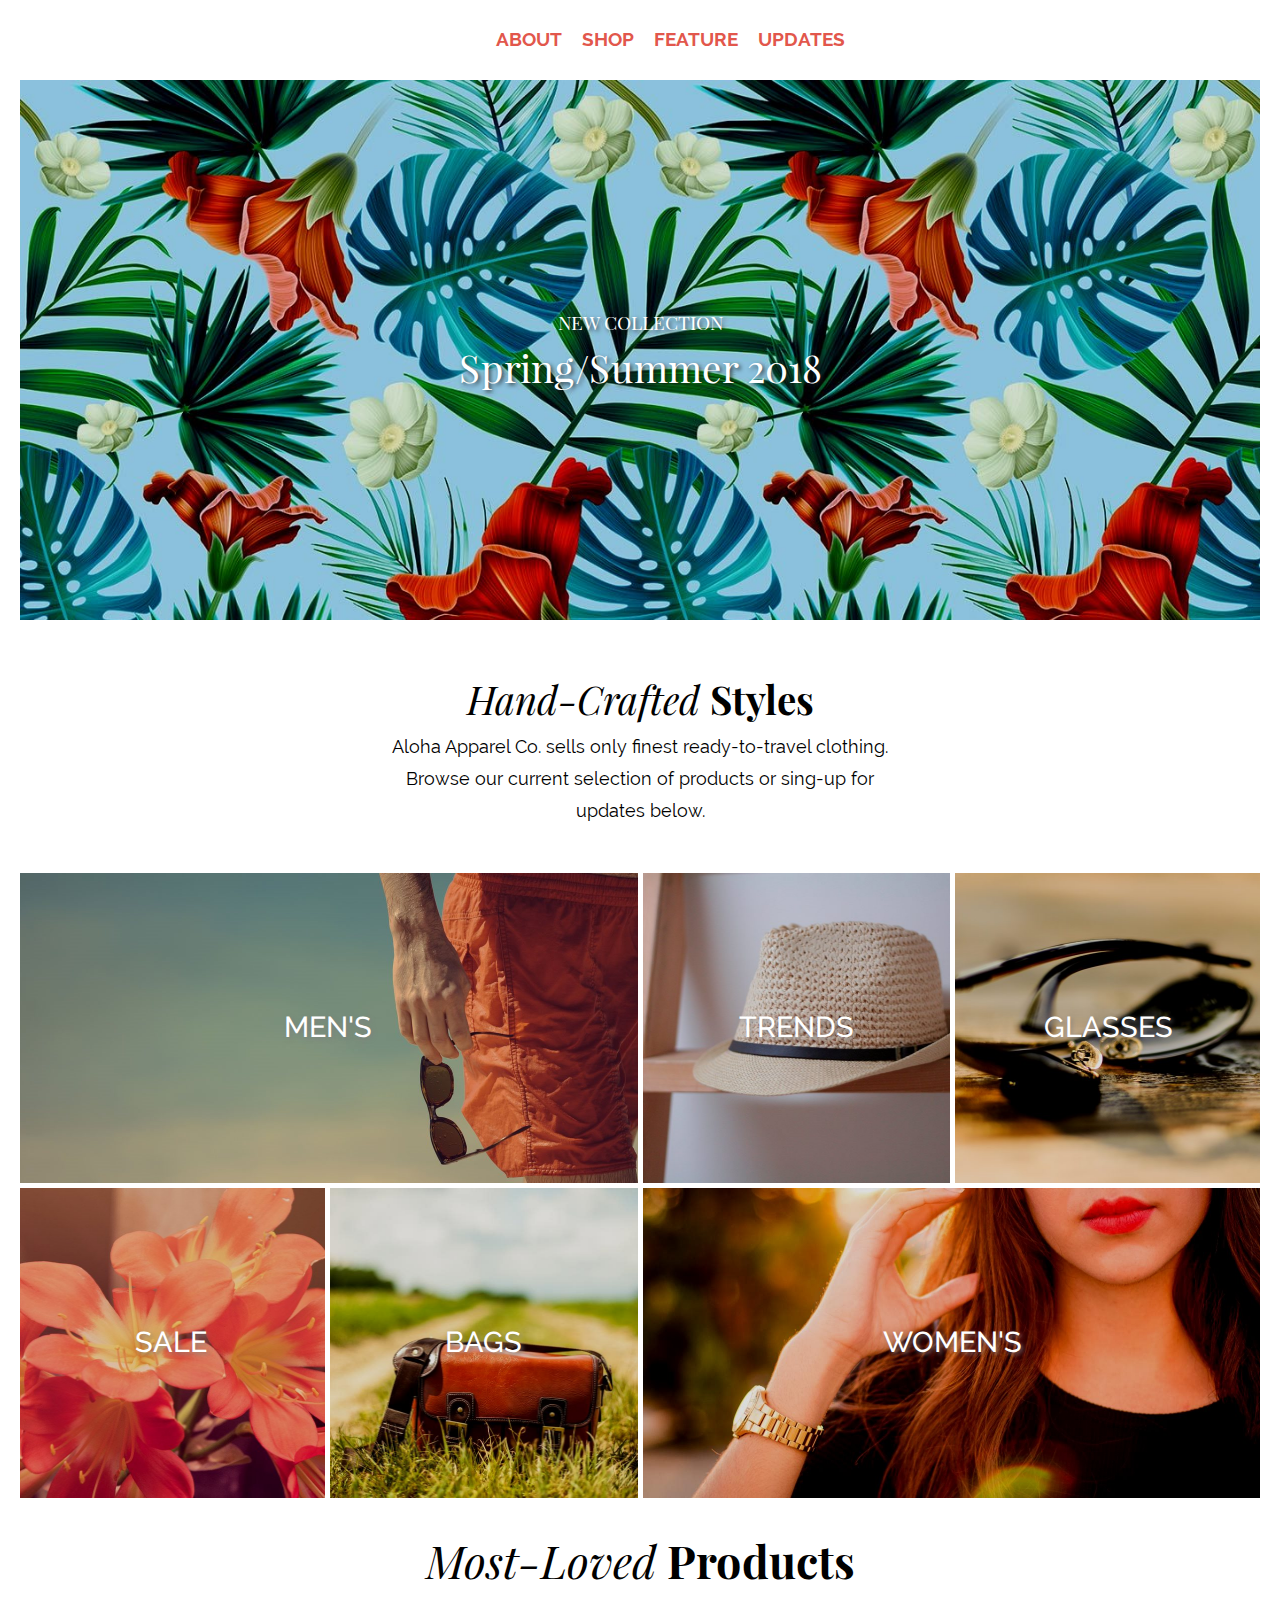
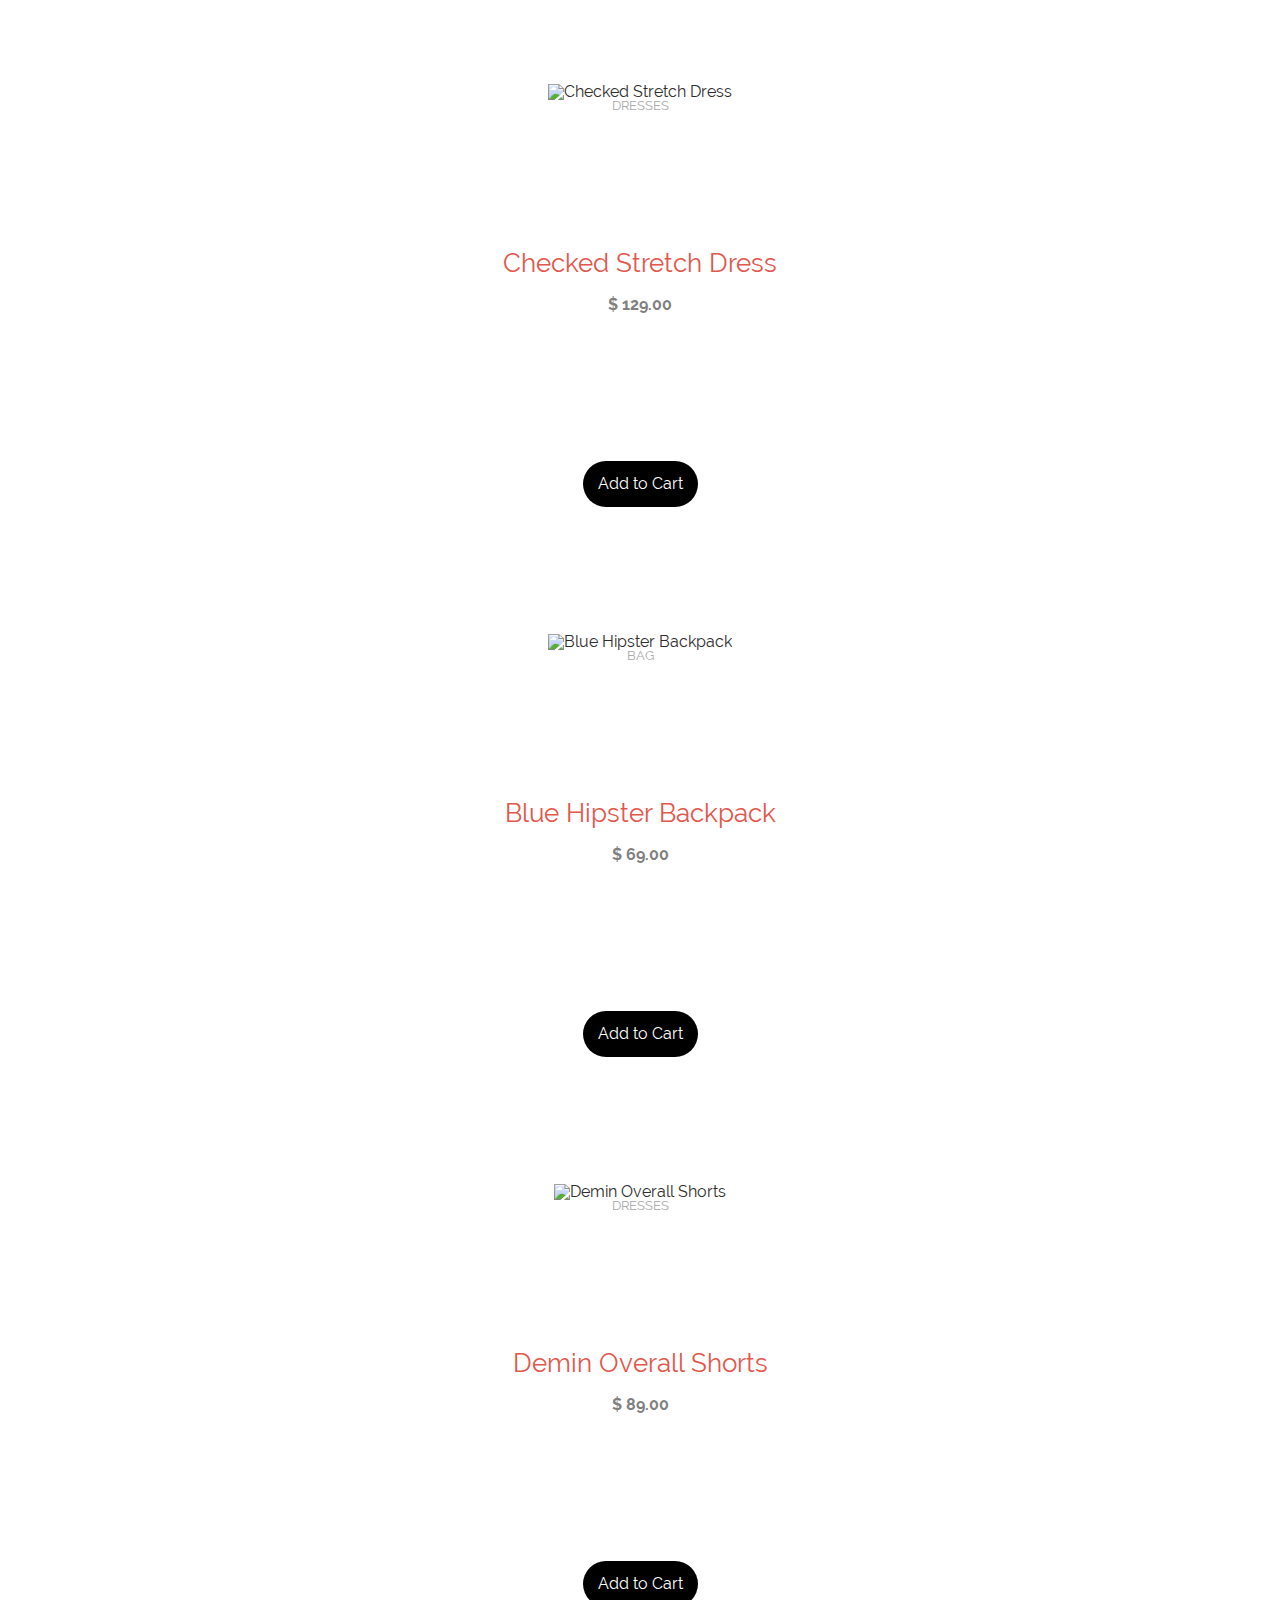
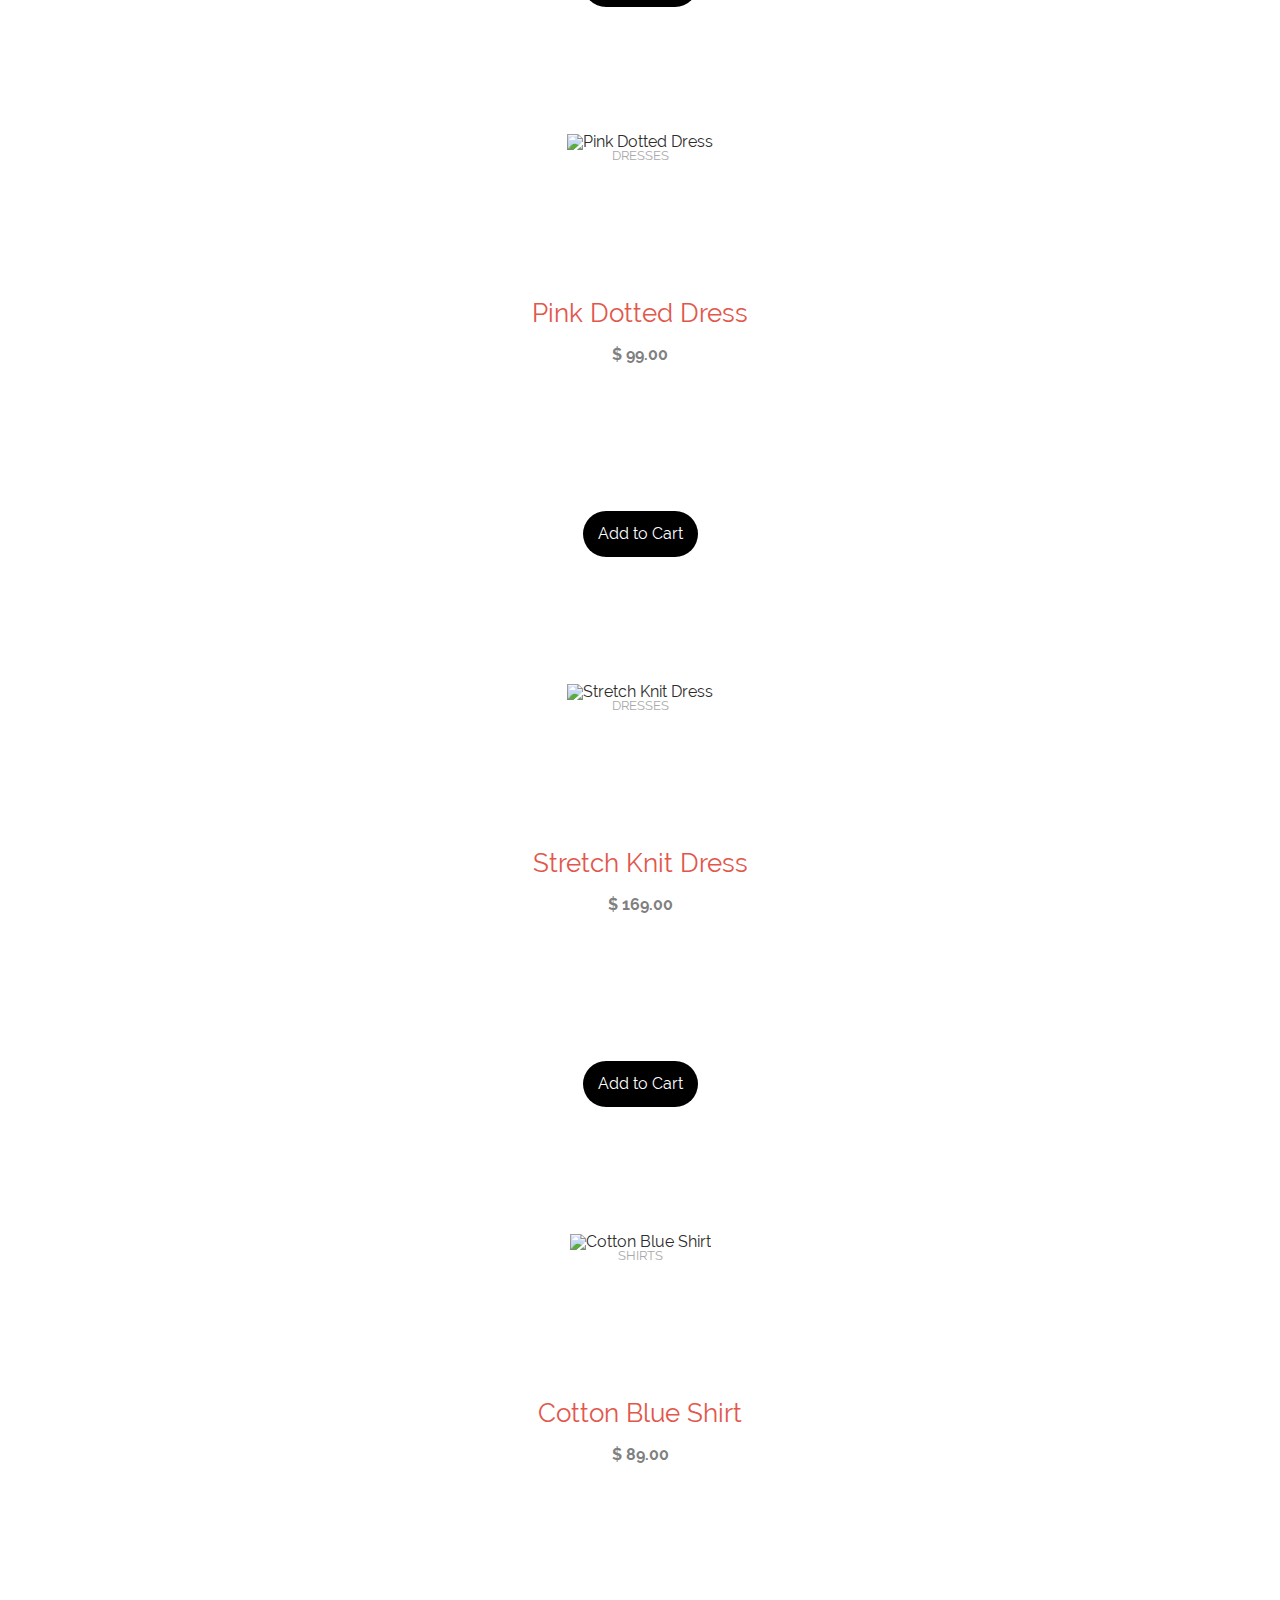
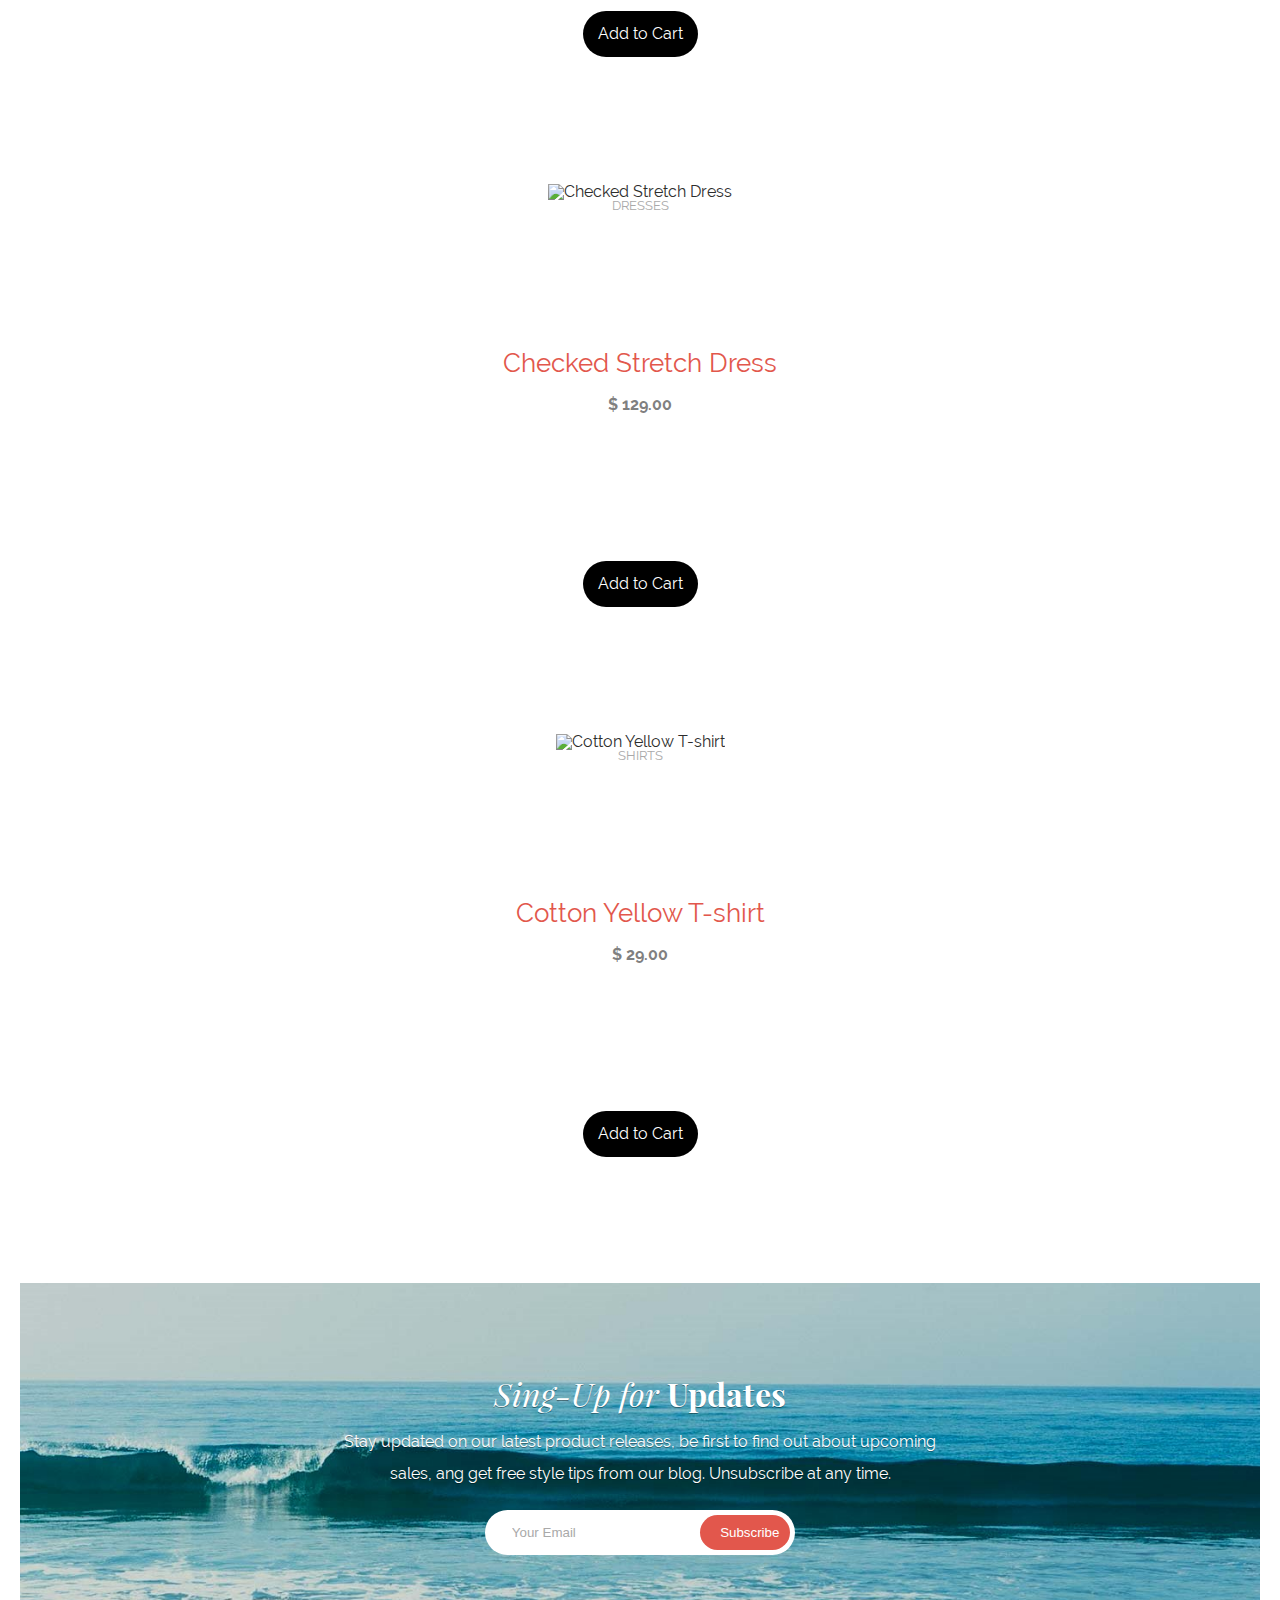
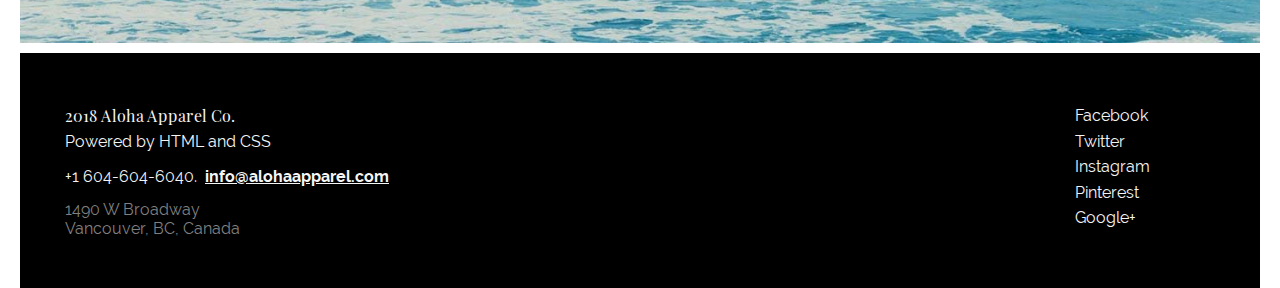
==== commit a19f8d8b: "Updates" ====
--- a/index.html
+++ b/index.html
@@ -21,10 +21,10 @@
         </section>
         <nav>
             <ul>
-                <li><a href="#">About</a></li>
-                <li><a href="#">Shop</a></li>
-                <li><a href="#">Feature</a></li>
-                <li><a href="#">Updates</a></li>
+                <li><a href="#about">About</a></li>
+                <li><a href="#shop">Shop</a></li>
+                <li><a href="#feature">Feature</a></li>
+                <li><a href="#update">Updates</a></li>
             </ul>
         </nav>
         <aside class="shoppingCard">
@@ -49,13 +49,13 @@
             </section>
         </header>
         <section>
-            <section class="about">
+            <section id="about" class="about">
                 <div>
                     <h2>Hand-Crafted <strong>Styles</strong></h2>
                     <p>Aloha Apparel Co. sells only finest ready-to-travel clothing. Browse our current selection of products or sing-up for updates below.</p>
                 </div>
             </section>
-            <nav class="categories">
+            <nav  id="shop" class="categories">
                 <ul>
                     <li><div class="menCat"><a href="#">MEN'S</a></div></li>
                     <li><div class="trendsCat"><a href="#">Trends</a></div></li>
@@ -66,7 +66,7 @@
                 </ul>
             </nav>
         </section>
-        <section class="products">
+        <section id="feature" class="products">
             <header>
                 <h2>Most-Loved <strong>Products</strong></h2>
             </header>
@@ -144,6 +144,78 @@
                         </div>
                     </div>
 
+                    <div class="carousel-cell">
+                        <div class="product">
+                            <header>
+                                <figure>
+                                    <img alt="Stretch Knit Dress" src="img/stretch-knit-dress.jpg" />
+                                    <figcaption>Dresses</figcaption>
+                                </figure>
+                            </header>
+                            <div>
+                                <div class="title">Stretch Knit Dress</div>
+                                <div class="price">$ 169.00</div>
+                            </div>
+                            <footer>
+                                <div class="addToCard">Add to Cart</div>
+                            </footer>
+                        </div>
+                    </div>
+
+                    <div class="carousel-cell">
+                        <div class="product">
+                            <header>
+                                <figure>
+                                    <img alt="Cotton Blue Shirt" src="img/cotton-blue-shirt.jpg" />
+                                    <figcaption>Shirts</figcaption>
+                                </figure>
+                            </header>
+                            <div>
+                                <div class="title">Cotton Blue Shirt</div>
+                                <div class="price">$ 89.00</div>
+                            </div>
+                            <footer>
+                                <div class="addToCard">Add to Cart</div>
+                            </footer>
+                        </div>
+                    </div>
+
+                    <div class="carousel-cell">
+                        <div class="product">
+                            <header>
+                                <figure>
+                                    <img alt="Checked Stretch Dress" src="img/checked-stretch-dress.jpg" />
+                                    <figcaption>Dresses</figcaption>
+                                </figure>
+                            </header>
+                            <div>
+                                <div class="title">Checked Stretch Dress</div>
+                                <div class="price">$ 129.00</div>
+                            </div>
+                            <footer>
+                                <div class="addToCard">Add to Cart</div>
+                            </footer>
+                        </div>
+                    </div>
+                    
+                    <div class="carousel-cell">
+                        <div class="product">
+                            <header>
+                                <figure>
+                                    <img alt="Cotton Yellow T-shirt" src="img/cotton-yellow-tshirt.jpg" />
+                                    <figcaption>Shirts</figcaption>
+                                </figure>
+                            </header>
+                            <div>
+                                <div class="title">Cotton Yellow T-shirt</div>
+                                <div class="price">$ 29.00</div>
+                            </div>
+                            <footer>
+                                <div class="addToCard">Add to Cart</div>
+                            </footer>
+                        </div>
+                    </div>
+
                 </div>
 
             </section>
@@ -152,7 +224,7 @@
             </footer> -->
 
         </section>
-        <section class="subscribeSection">
+        <section id="update" class="subscribeSection">
             <section>
                 <h2>Sing-Up for <strong>Updates</strong></h2>
             </section>
@@ -160,7 +232,7 @@
             <section>
                 <div class="subscribeForm">
                     <form method="post">
-                        <input type="text" name="email" placeholder="Your Email" />
+                        <input id="emailInput" type="text" name="email" placeholder="Your Email" />
                         <button>Subscribe</button>
                     </form>
                 </div>
--- a/main.css
+++ b/main.css
@@ -1,3 +1,7 @@
+
+html, body{
+    overflow-x: hidden;
+}
 
 body {
     min-width: 300px;
@@ -6,17 +10,16 @@
     margin: 0 auto;
 
     font-size: 16px;
-    font-family: 'Raleway', Arial, sans-serif;    ;
-}
-
-h1,
-h2,
-h3,
-h4,
-h5,
-h6,
+    font-family: Raleway, Arial,sans-serif;    ;
+}
+
+
+h1,h2,h3,h4,h5,h6 {
+    font-family: Playfair Display, Arial,serif;
+}
+
+h1,h2,h3,h4,h5,h6,
 nav {
-    font-family: 'Raleway Light';
     color: #e2574c;
 }
 
@@ -65,12 +68,12 @@
 /*-------------------------------*/
 
 .mainHeader{
-    width: 96%;
+    width: 100%;
     margin: 10px auto;
     display: flex;
     flex-wrap: wrap;
+    justify-content: space-between;
     align-items: center;
-    justify-content: center;
 }
 
 .mainHeader > * {
@@ -94,27 +97,27 @@
     margin-left: 10px;
     background-image: url(img/aloha-logo.svg);
     background-repeat: no-repeat;
-    background-size: 120px 120px;
-    background-position-y: -30px;
+    background-size: 120px auto;
 }
 .mainHeader nav{
-    width: 100%;
+    min-width: 300px;
+    max-width: 400px;
 }
 .mainHeader nav ul{
     min-width: 150px;
 
     text-transform: uppercase;
-    font-size: 1.3rem;
+    font-size: 1.2rem;
     font-weight: bold;
 
     list-style: none;
     
-    display: flex;
-    justify-content: center; /* align horizontal */
+    display: inline-flex;
+    justify-content: space-between; /* align horizontal */
     align-items: center; /* align vertical */
 }
 .mainHeader nav ul li {
-    margin: 10px 10px 10px 10px;
+    margin: 10px;
     display: inline;
 }
 
@@ -141,7 +144,7 @@
 .shoppingCard .shoppingCardImg {
     position: absolute;
     top: 0;
-    left: 0; 
+    right: 0; 
     width: 60px;
     height: 60px;
     background-image: url(img/cart-icon.svg);
@@ -166,17 +169,6 @@
     font-weight: bolder;
 }
 
-@media only screen and (max-width: 700px) {
-
-    .mainHeader nav{
-        order: 3;
-        padding-top: 9px;
-        border-top: 1px solid lightgrey;
-    }
-    .shoppingCard {
-        order: 2;
-    }
-}
 
 /*-------------------------------*/
 
@@ -198,17 +190,18 @@
 }
 
 .hero .text {
-    text-align: center;
-    text-shadow: 0 1px 0 rgba(0, 0, 0, 0.4); 
+    margin: 15px;
+    text-align: center;
+    text-shadow: 2px 2px 4px hsla(0,0%,10%,.8);
 }
 
 .hero h2 {
     text-transform: uppercase;
-    font-size: 1.5rem;
+    font-size: 1.2rem;
     color: white;
 }
 .hero h3 {
-    font-size: 3rem;
+    font-size: 2.4rem;
     padding-top: 1rem;
     color: white;
 }
@@ -231,6 +224,7 @@
 .about div{
     padding-top: 20px;
     max-width: 540px;
+    margin: 0 20px;
 }
 
 .about h2{
@@ -252,7 +246,7 @@
     
     list-style: none;
     text-transform: uppercase;
-    font-size: 2rem;
+    font-size: 1.8rem;
 
     display: flex;
     flex-wrap: wrap;
@@ -267,23 +261,21 @@
     min-width: 150px;
     max-width: 350px;
     height: 25vw;
-    min-height: 100px;
-    max-height: 305px;
+    min-height: 150px;
+    max-height: 350px;
     margin: 2.5px;
 
     display: inline-flex;
     flex-flow: wrap;
     justify-content: center; /* align horizontal */
     align-items: center; /* align vertical */
-
-    
 }
 
 .categories ul li:first-child,
 .categories ul li:last-child{
     width: calc(50% - 5px);
     min-width: 300px;
-    max-width: 650px;
+    max-width: 700px;
 }
 
 .categories ul li div{
@@ -294,21 +286,13 @@
     align-items: center; 
 }
 
-
-.categories a:link {
+.categories a:link,
+.categories a:visited,
+.categories a:hover,
+.categories a:active {
+    font-weight: 500;
     color: white;
-}
-
-.categories a:visited {
-    color: white;
-}
-
-.categories a:hover {
-    color: white;
-}
-
-.categories a:active {
-    color: white;
+    text-shadow: 2px 2px 4px hsla(0,0%,50%,.8);
 }
 
 .menCat{
@@ -378,11 +362,15 @@
     padding-bottom: 1rem;
 }
 
-.products section{
-    width: 100%;
-}
-
-.products ul{
+.products>section{
+    width: 100%;
+}
+
+.products div.main-carousel{
+    margin-bottom: 60px;
+}
+/* 
+.products div.main-carousel{
     width: 100%;
     
     list-style: none;
@@ -396,7 +384,7 @@
     align-items: center;
 }
 
-.products ul li{
+.products div.carousel-cell{
     width: 22%;
     min-width: 150px;
     max-width: 350px;
@@ -407,11 +395,11 @@
     flex-flow: wrap;
     justify-content: center;
     align-items: center;
-}
+} */
 
 .product {
-    width: 300px;
-    height: 450px;
+    width: 320px;
+    height: 550px;
     font-size: 1rem;
 
     display: inline-flex;
@@ -476,18 +464,23 @@
     width: 100%;
     height: 40vh;
     max-height: 400px;
-    display: inline-flex;
-    flex-flow: wrap;
+
+    display: flex;
+    flex-direction: column;
     justify-content: center; 
     align-items: center; 
+    
     text-align: center;
     line-height: 2em;
     color: white;
 }
 
 .subscribeSection section {
-    width: 100%;
-    margin: 0, 20px, 0, 20px;
+    min-width: 250px;
+    /* width: 100%; */
+    max-width: 600px;
+    margin: 0 10px;
+
     display: inline-flex;
     justify-content: center; 
     align-items: center; 
@@ -495,7 +488,7 @@
     text-shadow: 0 1px 0 rgba(0, 0, 0, 0.4);
 }
 .subscribeSection section:first-child {
-    padding-top: 3rem; 
+    padding-top: 2rem; 
 }
 .subscribeSection h2{
     color: white;
@@ -506,32 +499,49 @@
 }
 
 .subscribeForm {
-    width: 400px;
+    min-width: 290px;
+    width: 100%;
+    max-width: 450px;
     margin-top: 20px;
     margin-bottom: 25px;
 
     background: white;
-    border-radius: 25px;
+    border-radius: 28px;
     padding: 5px;
 
     display: inline-block;
 }
 
+.subscribeForm > form {
+    width: 100%;
+    display: inline-flex;
+    justify-content: space-between;
+}
+
 .subscribeForm input {
-    width: 75%;
+    width: 60%;
     outline: none;
     border: none;
+    margin-left: 20px;
 }
 
 .subscribeForm button {
-    width: 20%;
+    min-width: 90px;
+    width: 25%;
     outline: none;
     border: none;
+    border-radius: 28px;
+ 
+    /* font-family: Arial; */
+    text-align: center;
+    color: #ffffff;
+    background: #e2574c;
+    padding: 10px 20px 10px 20px;
+    text-decoration: none;
 }
 .subscribeForm input:focus {
-    
-    outline: none;
-    border: none;
+    background: #dea6a2;
+    text-decoration: none;
 }
 
 
@@ -564,9 +574,13 @@
 }
 
 .mainFooter section{
-    margin-right: 10px;
+    margin: 0 10px;
     width: 100%;
     line-height: 160%
+}
+
+.mainFooter section .phone{
+    margin-top: 10px;
 }
 
 .mainFooter section address{
@@ -583,3 +597,70 @@
 
 /* --------------------------------------------------- */
 /* --------------------------------------------------- */
+
+/* *********************************** */
+
+@media screen and (max-width: 599px) {
+
+    .shoppingCard {
+        order: 2;
+    }
+
+    .mainHeader nav{
+        width: 100%;
+        max-width: 590px;
+
+        order: 3;
+        padding-top: 9px;
+        border-top: 1px solid lightgrey;
+    }
+
+    .mainHeader > section,
+    .mainHeader > aside  {
+        flex: 1;
+    }
+
+}
+
+@media screen and (max-width: 450px) {
+    
+    body {
+        font-size: 14px;
+    }
+
+    .subscribeSection {
+        line-height: 1.8em;
+        font-size: smaller; 
+    }
+    
+    .mainFooter {
+        display: flex;
+        flex-wrap: wrap;
+        align-items: center;
+        justify-content: center;
+        text-align: center;
+    }
+
+    .mainFooter * {
+        align-items: center;
+        justify-content: center;
+    }
+
+    .mainFooter aside ul {
+        display: inline-flex
+    } 
+    .mainFooter aside {
+        margin-top: 30px;
+    }
+    .mainFooter aside li div {
+        width: 35px;
+        font-size: 0;
+    } 
+
+}
+
+@media screen and (min-width: 1240px) {
+    .categories ul li{
+        height: calc(1240px /4);
+    }
+  }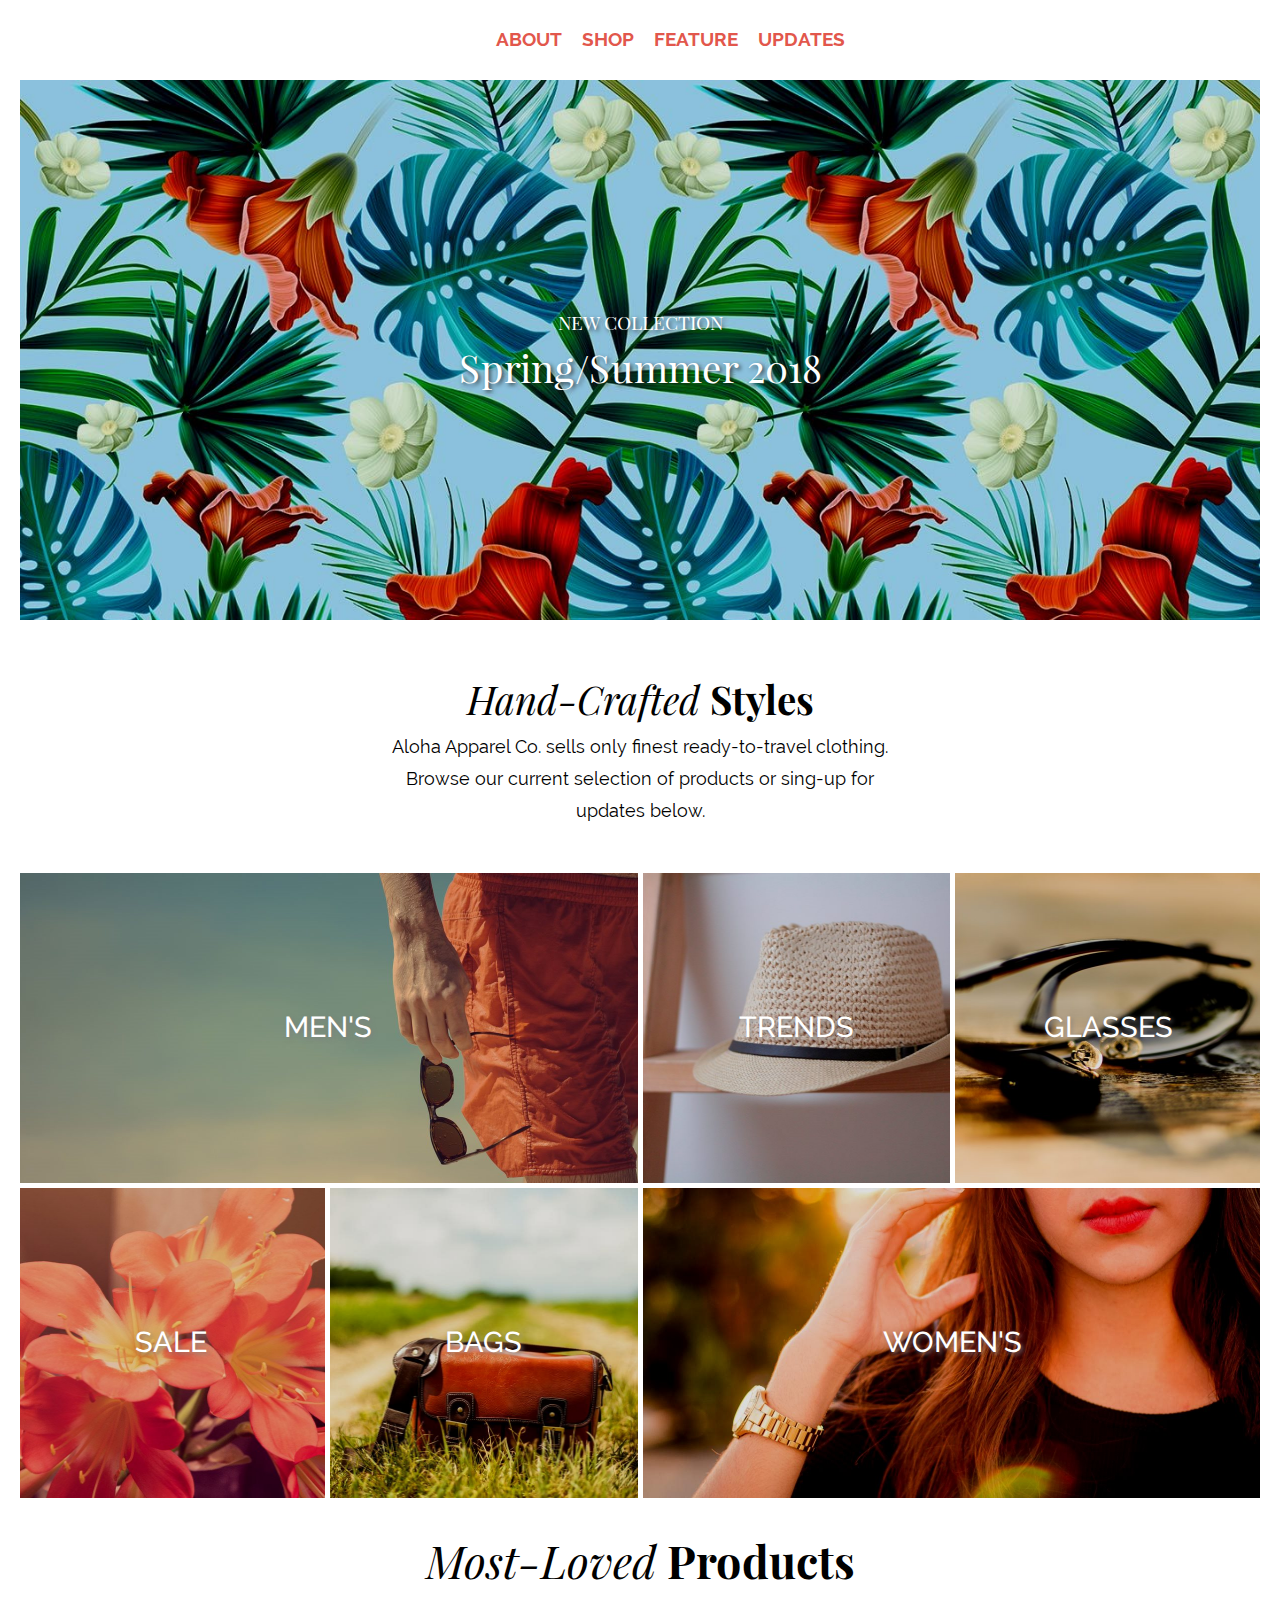
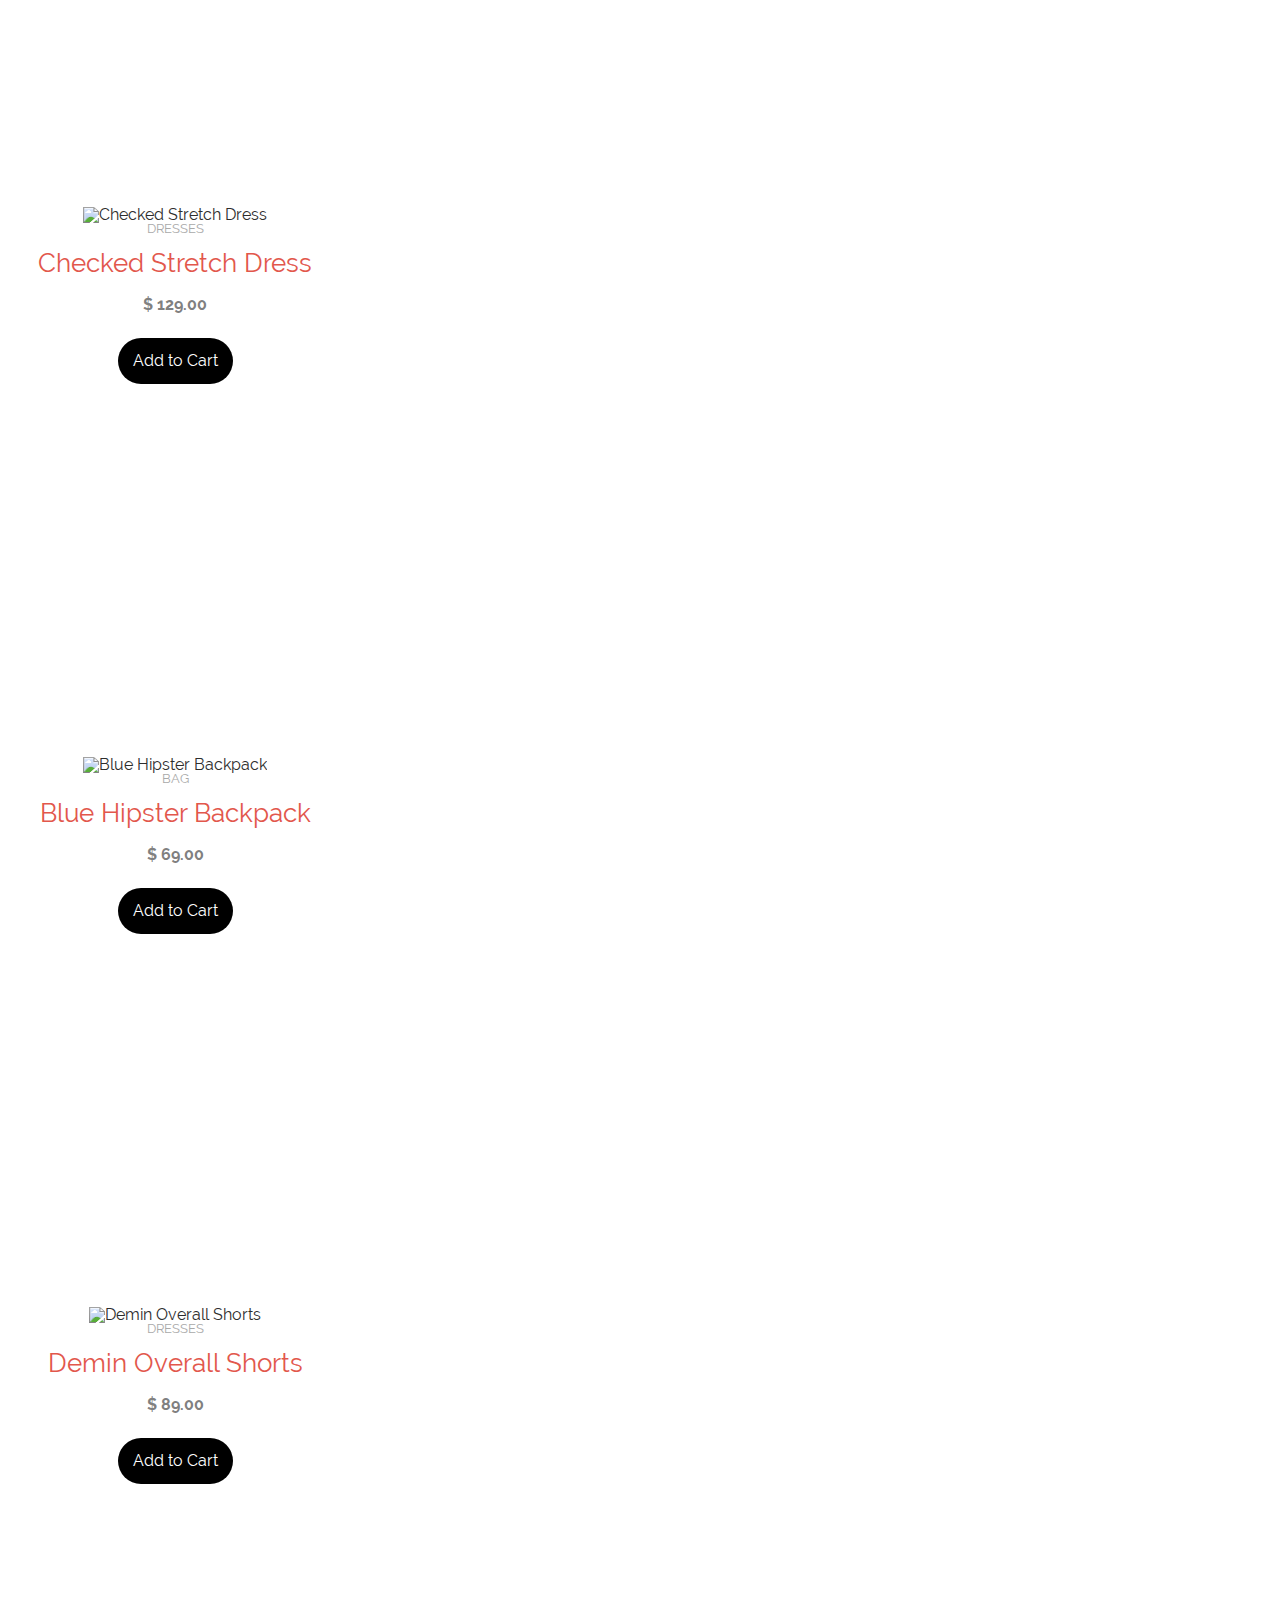
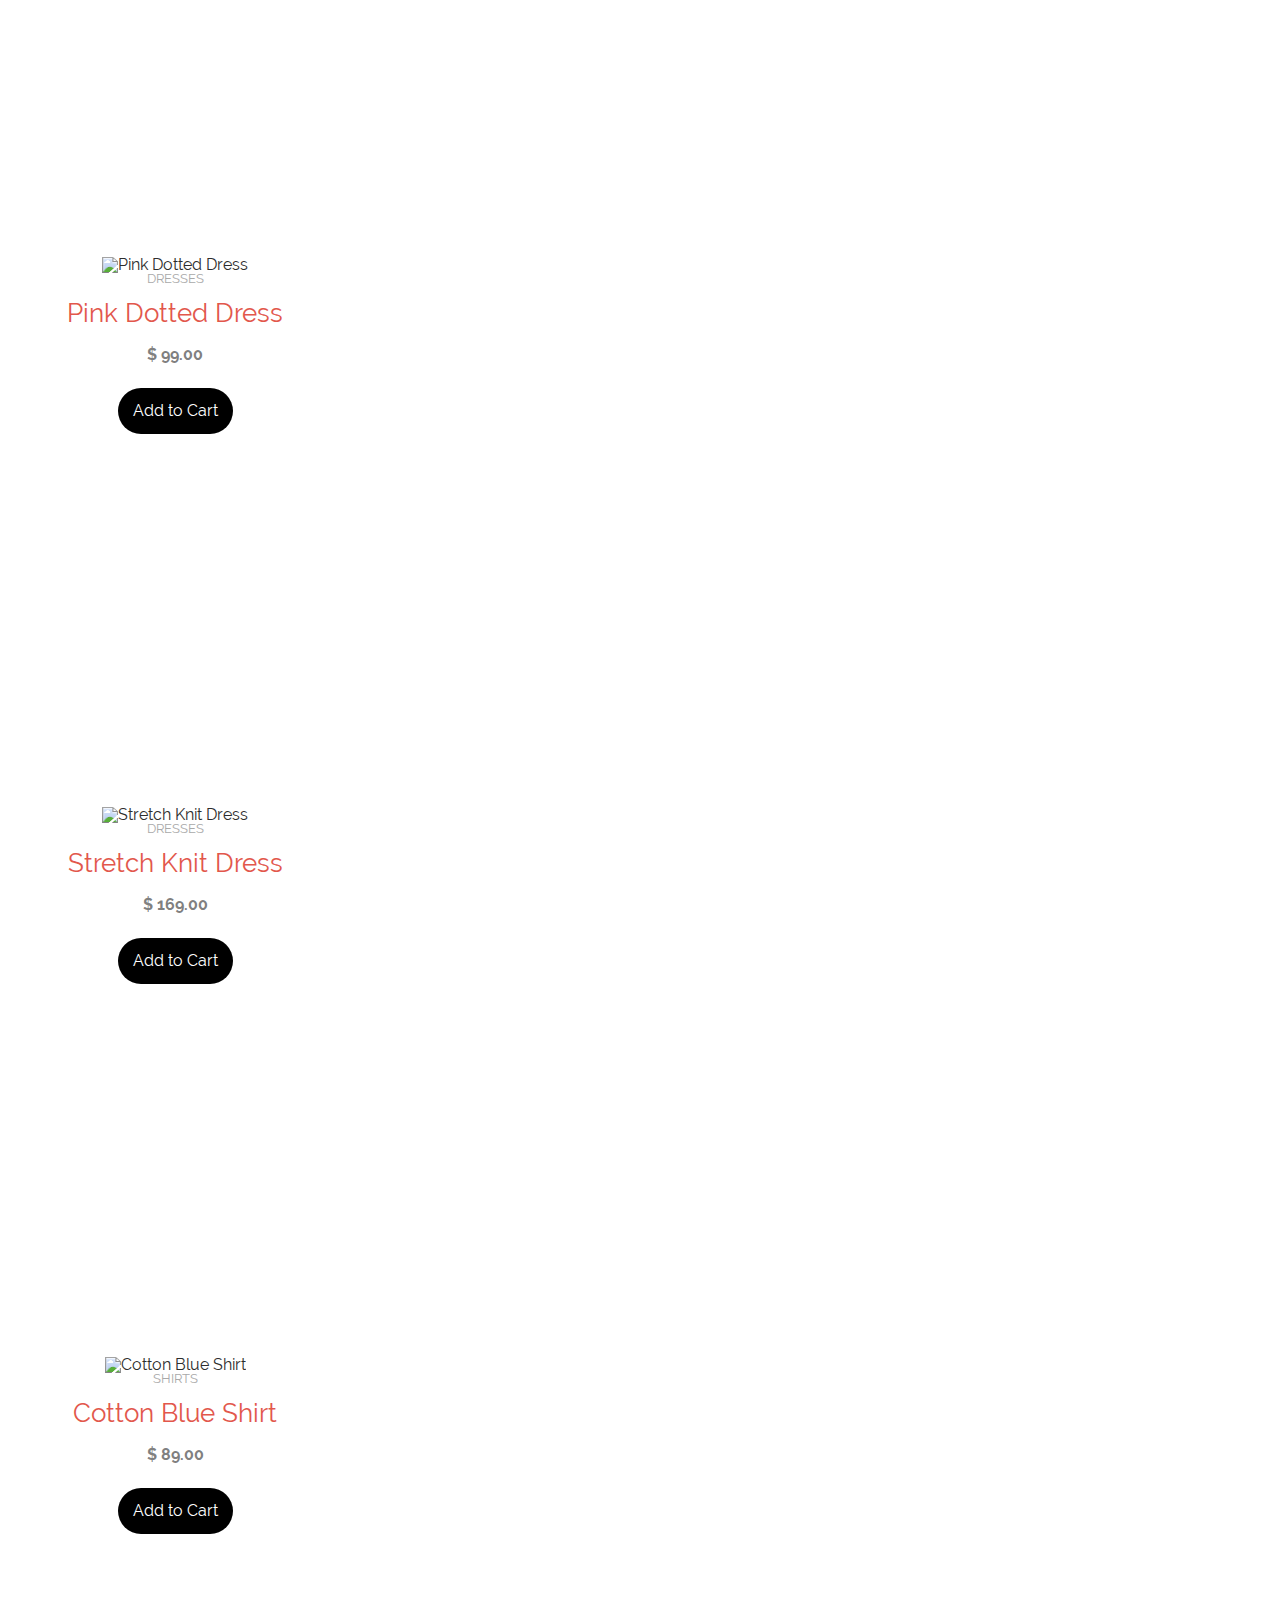
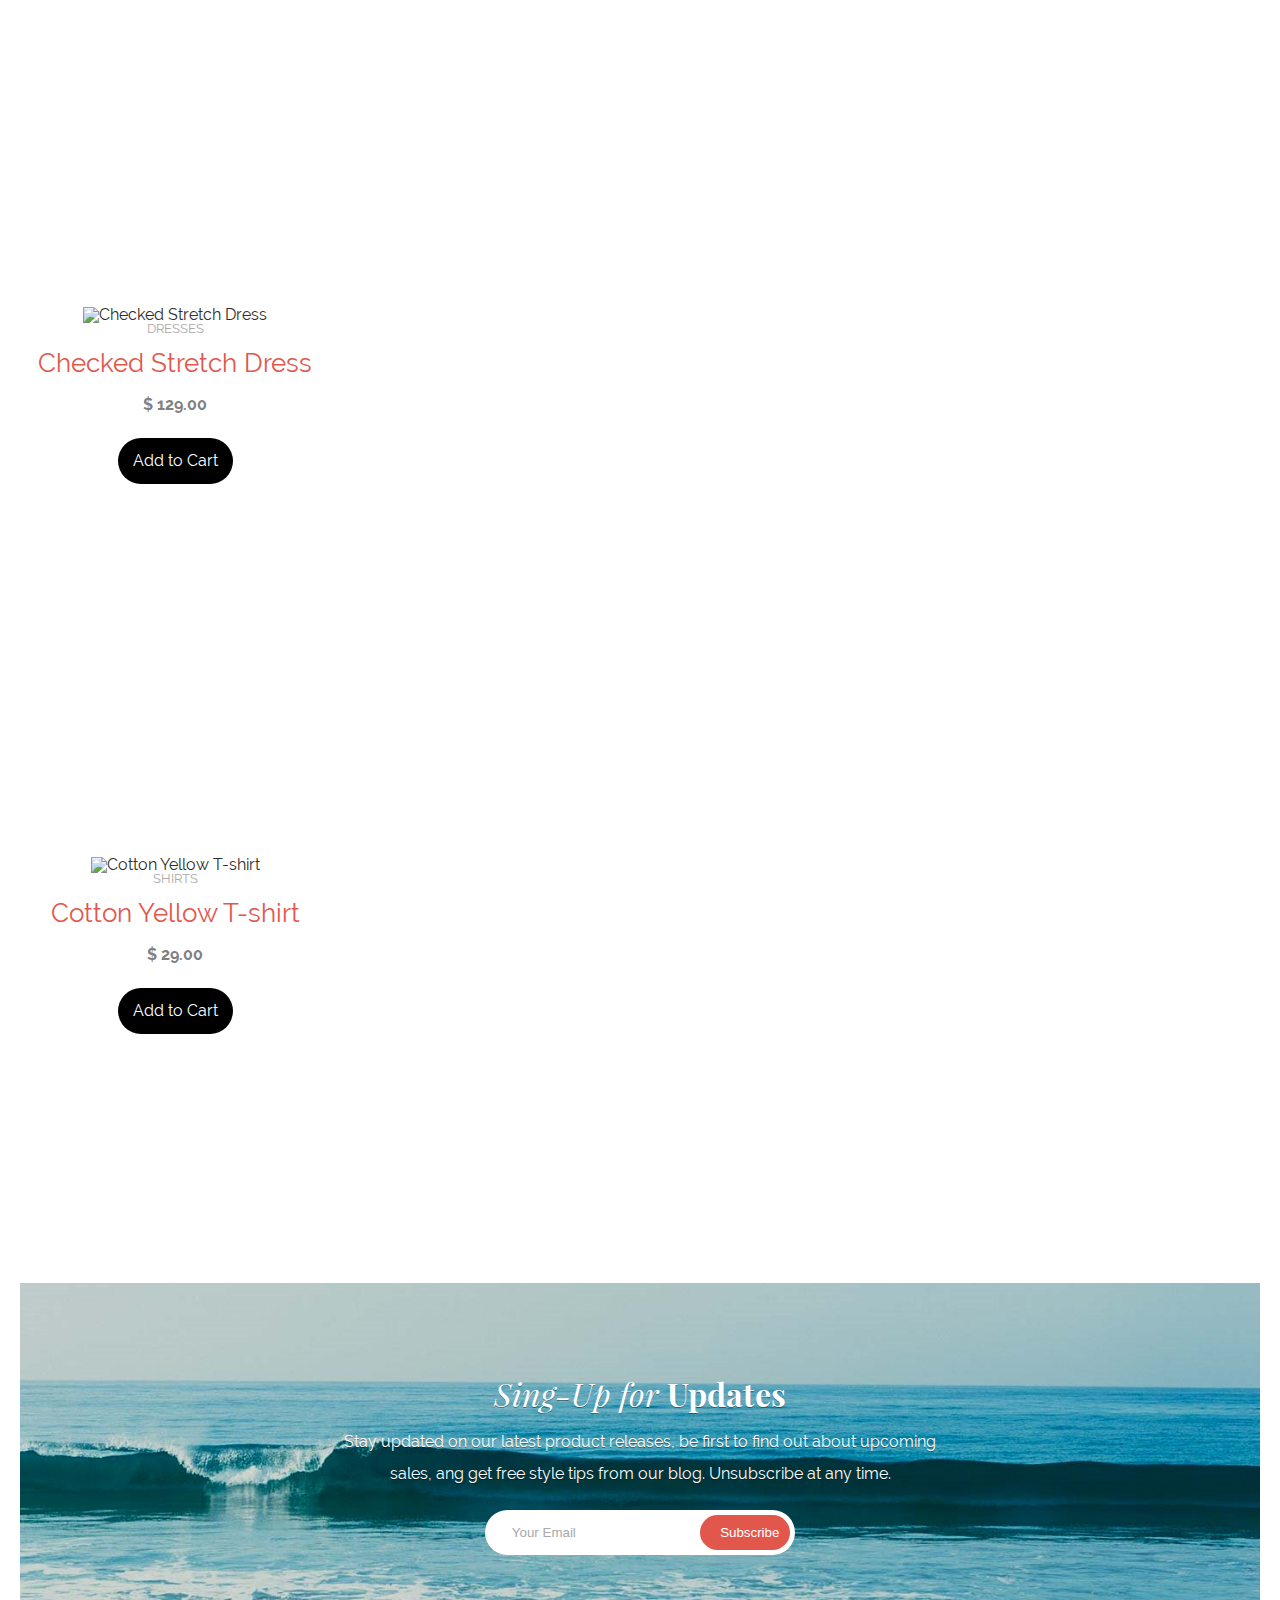
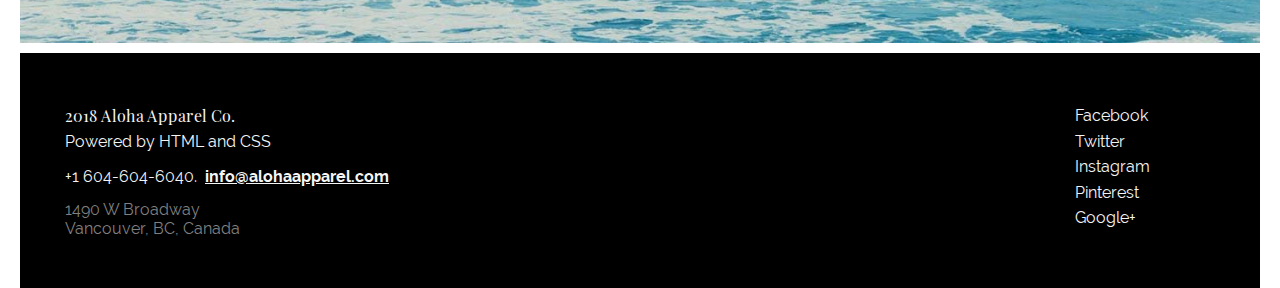
==== commit cd0ad31d: "Updates" ====
--- a/index.html
+++ b/index.html
@@ -5,7 +5,8 @@
     <meta charset="UTF-8">
     <meta name="viewport" content="width=device-width, initial-scale=1.0">
     <meta http-equiv="X-UA-Compatible" content="ie=edge">
-    
+    <meta name="format-detection" content="telephone=no">
+
     <title>Aloha Store</title>
     <link rel="stylesheet" href="reset.css">
     <!--<link rel="stylesheet" href="normalize.css">-->
@@ -32,8 +33,7 @@
                 <a href="#">
                     <div class="shoppingCardImg"></div>
                     <div class="hideText">Shopping Card</div>
-                    <!--
-                    <div class="shoppingCardItens">3</div>-->
+                    <div class="shoppingCardItens">0</div>
                 </a>
             </div>
         </aside>
@@ -55,7 +55,7 @@
                     <p>Aloha Apparel Co. sells only finest ready-to-travel clothing. Browse our current selection of products or sing-up for updates below.</p>
                 </div>
             </section>
-            <nav  id="shop" class="categories">
+            <nav id="shop" class="categories">
                 <ul>
                     <li><div class="menCat"><a href="#">MEN'S</a></div></li>
                     <li><div class="trendsCat"><a href="#">Trends</a></div></li>
@@ -219,10 +219,6 @@
                 </div>
 
             </section>
-            <!-- <footer>
-                <div>......</div>
-            </footer> -->
-
         </section>
         <section id="update" class="subscribeSection">
             <section>
@@ -232,7 +228,7 @@
             <section>
                 <div class="subscribeForm">
                     <form method="post">
-                        <input id="emailInput" type="text" name="email" placeholder="Your Email" />
+                        <input id="emailInput" type="email" name="email" placeholder="Your Email" />
                         <button>Subscribe</button>
                     </form>
                 </div>
@@ -245,7 +241,7 @@
             <h2><i class="far fa-copyright"></i> 2018 Aloha Apparel Co.</h2>
             <p>Powered by HTML and CSS</p>
             <p class="phone">
-                <a href="tel:+16046046040">+1 604-604-6040</a>.&nbsp;
+                <a href="tel:+16046046040" rel="nofollow">+1 604-604-6040</a>.&nbsp;
                 <a class="email" href="mailto:info@alohaapparel.com">info@alohaapparel.com</a>
             </p>
             <address>
@@ -271,7 +267,6 @@
 
     <script src="https://unpkg.com/flickity@2/dist/flickity.pkgd.min.js"></script>
 
-
     <script src="js/plugins.js"></script>
     <script src="js/main.js"></script>
 
--- a/main.css
+++ b/main.css
@@ -10,12 +10,12 @@
     margin: 0 auto;
 
     font-size: 16px;
-    font-family: Raleway, Arial,sans-serif;    ;
+    font-family: 'Raleway', Arial, sans-serif;
 }
 
 
 h1,h2,h3,h4,h5,h6 {
-    font-family: Playfair Display, Arial,serif;
+    font-family: 'Playfair Display', Arial, serif;
 }
 
 h1,h2,h3,h4,h5,h6,
@@ -153,20 +153,22 @@
 }
 .shoppingCard .shoppingCardItens {
     position: absolute;
-    top: 0;
+    top: -6px;
     right: 0;
 
-    width: 20px;
-    height: 20px;
+    width: 28px;
+    height: 28px;
     border-radius: 50%;
-    border-color: black;
-    border-width: 2px;
-    background: #73AD21;
+    background: #e2574c;
 
     display: flex;
     justify-content: center; /* align horizontal */
     align-items: center; /* align vertical */
+
     font-weight: bolder;
+    color: whitesmoke;
+
+    display: none;
 }
 
 
@@ -239,6 +241,7 @@
 .categories{
     width: calc(100% + 10px);
     margin: 0px -5px;
+    /* box-sizing: border-box; */
 }
 
 .categories ul{
@@ -250,33 +253,39 @@
 
     display: flex;
     flex-wrap: wrap;
-    flex-direction: space-between;
-
-    justify-content: center; /* align horizontal */
-    align-items: center; /* align vertical */
+    justify-content: center;
+    align-items: center;
 }
 
 .categories ul li{
-    width: calc(25% - 5px);
+    width:  calc(25% - 5px);
     min-width: 150px;
     max-width: 350px;
+
     height: 25vw;
     min-height: 150px;
     max-height: 350px;
+
     margin: 2.5px;
 
+    flex-grow: 1;
+    flex-basis: auto;
+
     display: inline-flex;
     flex-flow: wrap;
-    justify-content: center; /* align horizontal */
-    align-items: center; /* align vertical */
+    justify-content: center;
+    align-items: center;
 }
 
 .categories ul li:first-child,
 .categories ul li:last-child{
-    width: calc(50% - 5px);
+    width:  calc(50% - 5px);
     min-width: 300px;
     max-width: 700px;
-}
+
+    flex-grow: 2;
+}
+
 
 .categories ul li div{
     width: 100%;
@@ -369,41 +378,21 @@
 .products div.main-carousel{
     margin-bottom: 60px;
 }
-/* 
-.products div.main-carousel{
-    width: 100%;
-    
-    list-style: none;
-    font-size: 2rem;
-
-    display: flex;
-    flex-wrap: wrap;
-    flex-direction: space-between;
-
-    justify-content: space-around;
-    align-items: center;
-}
-
-.products div.carousel-cell{
-    width: 22%;
-    min-width: 150px;
-    max-width: 350px;
-
-    margin: 2.5px;
-
-    display: inline-flex;
-    flex-flow: wrap;
-    justify-content: center;
-    align-items: center;
-} */
+
+.products .carousel-cell{
+    width: 25%;
+}
 
 .product {
-    width: 320px;
+    min-width: 300px;
+    max-width: 25vw;
+
     height: 550px;
     font-size: 1rem;
 
     display: inline-flex;
-    flex-flow: wrap;
+    flex-direction: column;
+
     justify-content: center;
     align-items: center;
 }
@@ -430,11 +419,17 @@
     color: gray;
 }
 
-.product>footer {
+.products footer {
+    width: 100%;
     margin-top: 20px;
-}
-
-.product>footer div {
+
+    display: inline-flex;
+    justify-content: center; 
+    align-items: center; 
+    text-align: center;
+}
+
+.product footer div {
     width: fit-content;
     margin: 5px;
     border-radius: 25px;
@@ -444,17 +439,6 @@
     color: white;
 }
 
-.products>footer {
-    width: 100%;
-
-    margin-top: 10px;
-    margin-bottom: 20px;
-    display: flex;
-    justify-content: center; 
-    align-items: center; 
-    text-align: center;
-    line-height: 5rem;
-}
 
 /* --------------------------------------------------- */
 
@@ -477,7 +461,6 @@
 
 .subscribeSection section {
     min-width: 250px;
-    /* width: 100%; */
     max-width: 600px;
     margin: 0 10px;
 
@@ -597,9 +580,9 @@
 
 /* --------------------------------------------------- */
 /* --------------------------------------------------- */
-
 /* *********************************** */
 
+/* Tablet */
 @media screen and (max-width: 599px) {
 
     .shoppingCard {
@@ -620,8 +603,22 @@
         flex: 1;
     }
 
-}
-
+    .products .carousel-cell{
+        width: 100%;
+    }
+}
+@media screen and (min-width: 599px) {
+    .products .carousel-cell{
+        width: 50%;
+    }
+}
+@media screen and (min-width: 800px) {
+    .products .carousel-cell{
+        width: 33%;
+    }
+}
+
+/* Mobile */
 @media screen and (max-width: 450px) {
     
     body {
@@ -658,9 +655,22 @@
     } 
 
 }
-
+@media screen and (max-width: 360px) {
+    body {
+        font-size: 10px;
+    }
+
+    .mainHeader nav ul{
+        font-size: 1rem;
+    }
+}
+
+/* Desckop */
 @media screen and (min-width: 1240px) {
     .categories ul li{
         height: calc(1240px /4);
     }
+    .products .carousel-cell{
+        width: 25%;
+    }
   }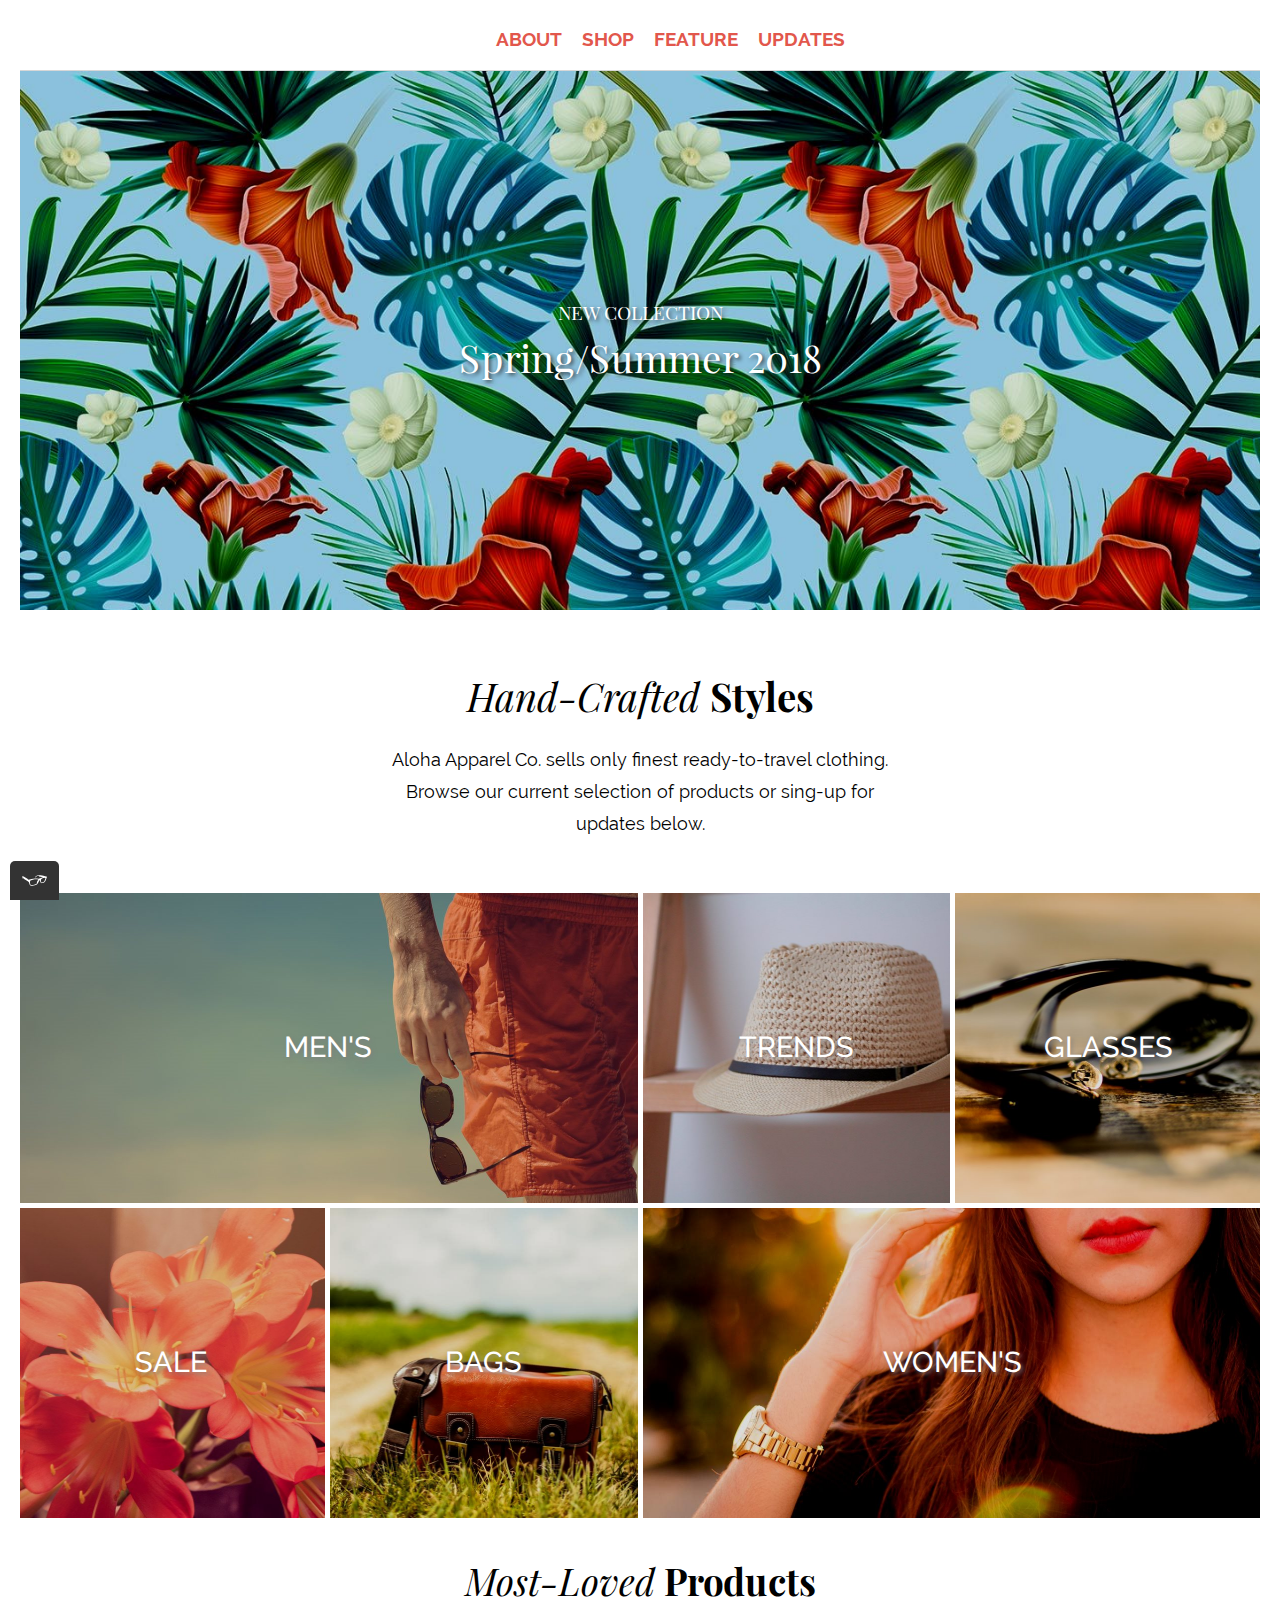
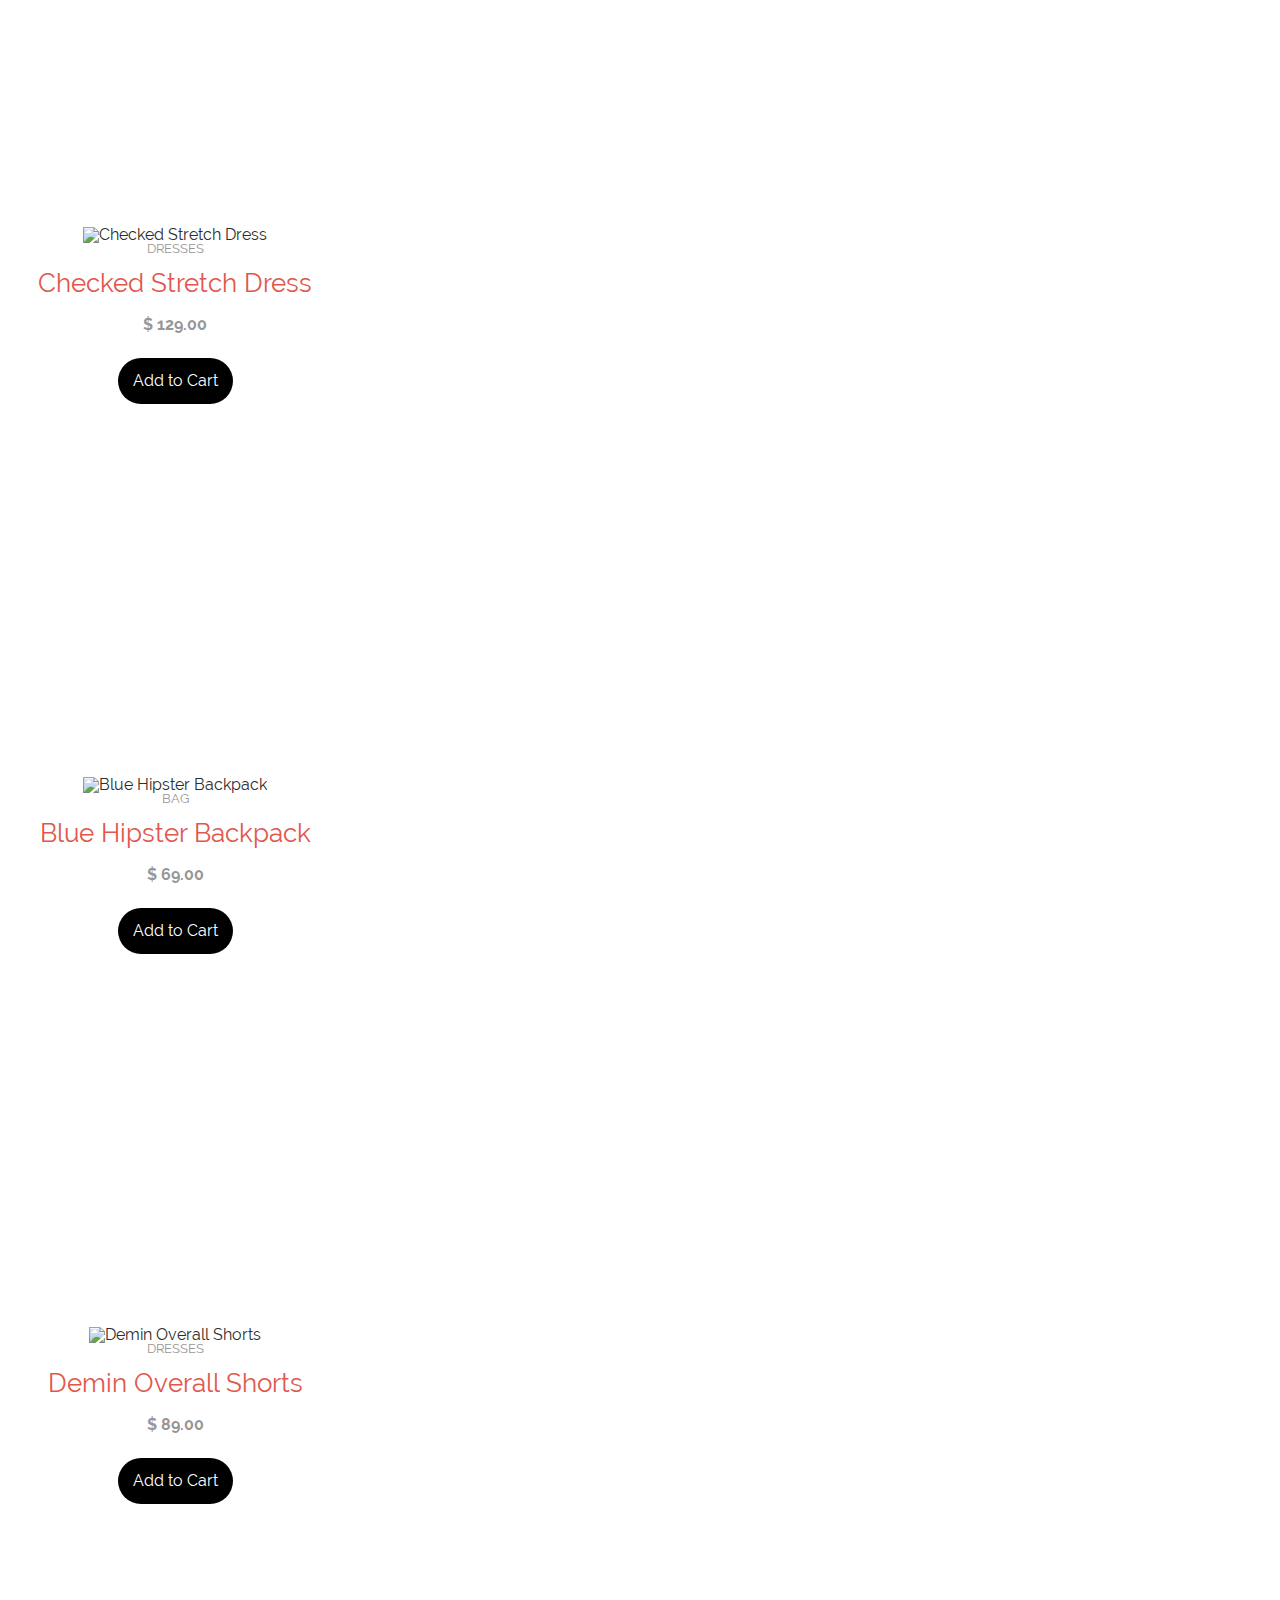
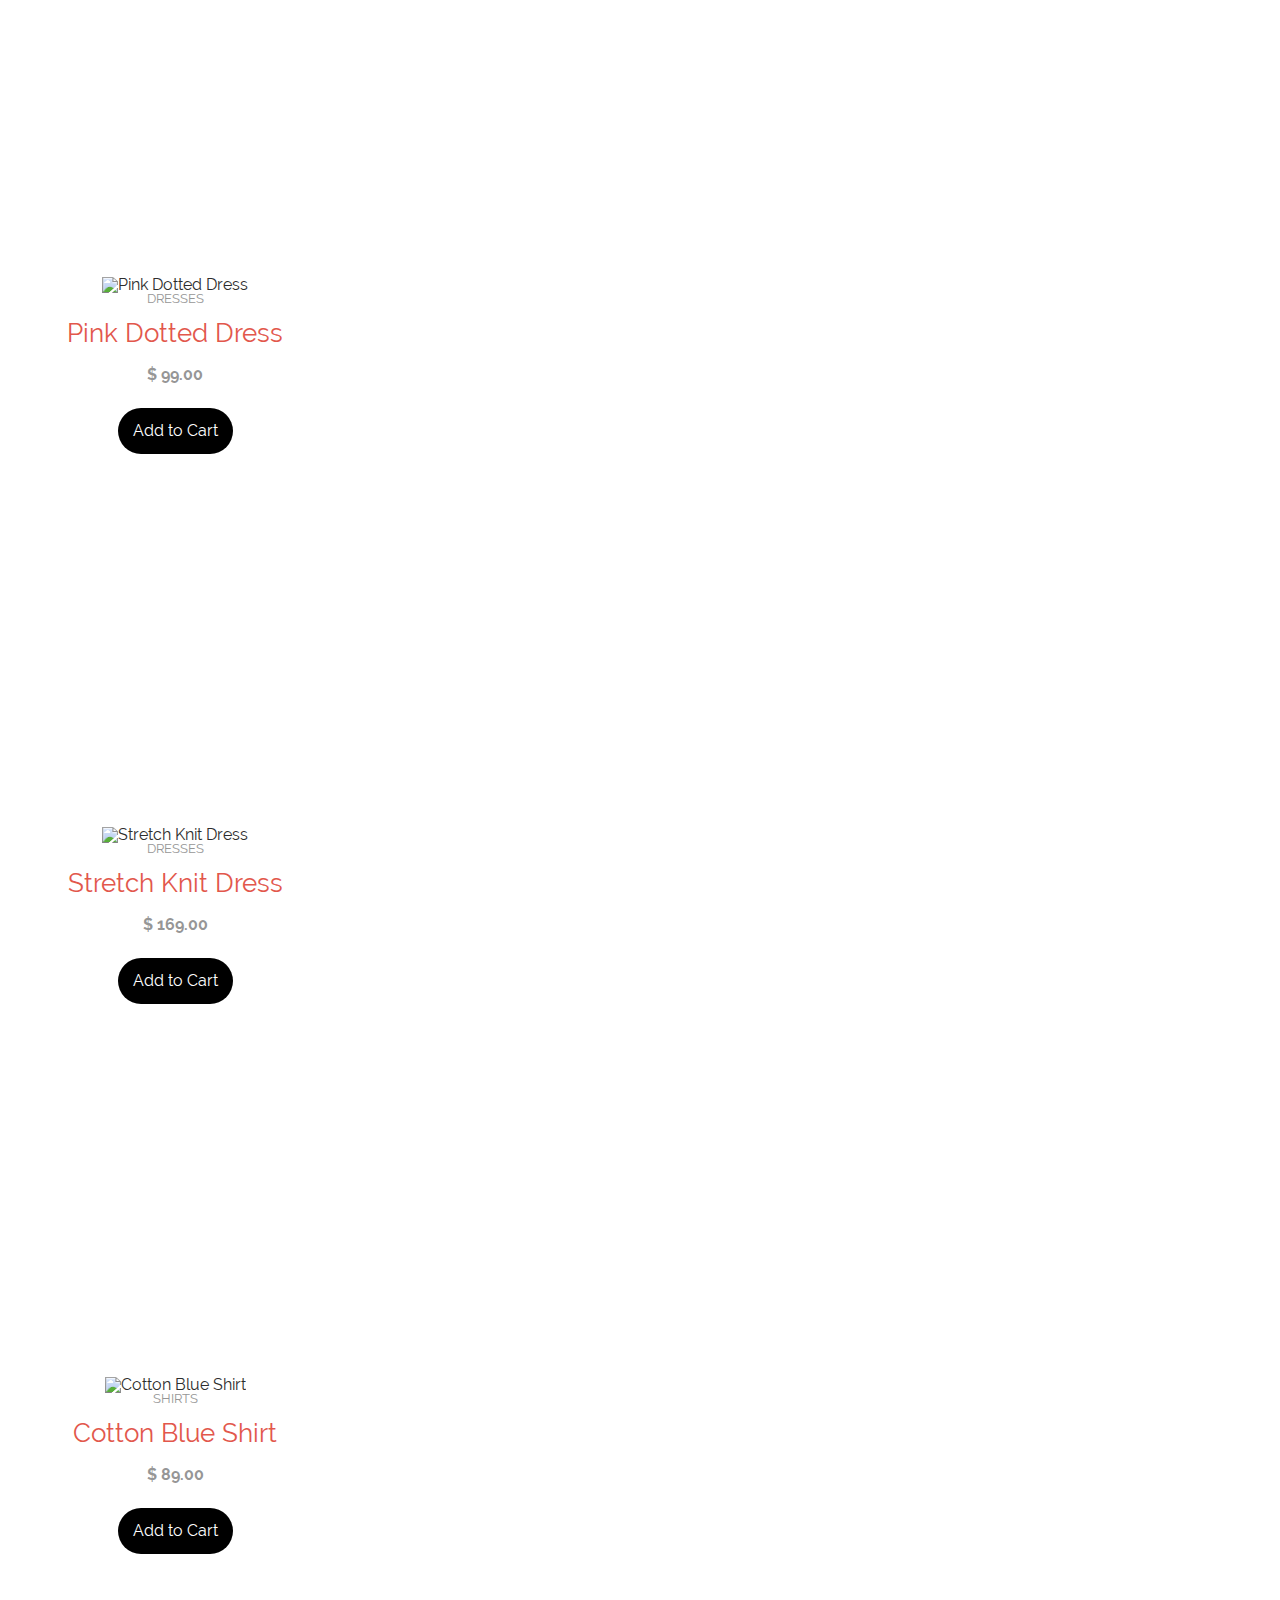
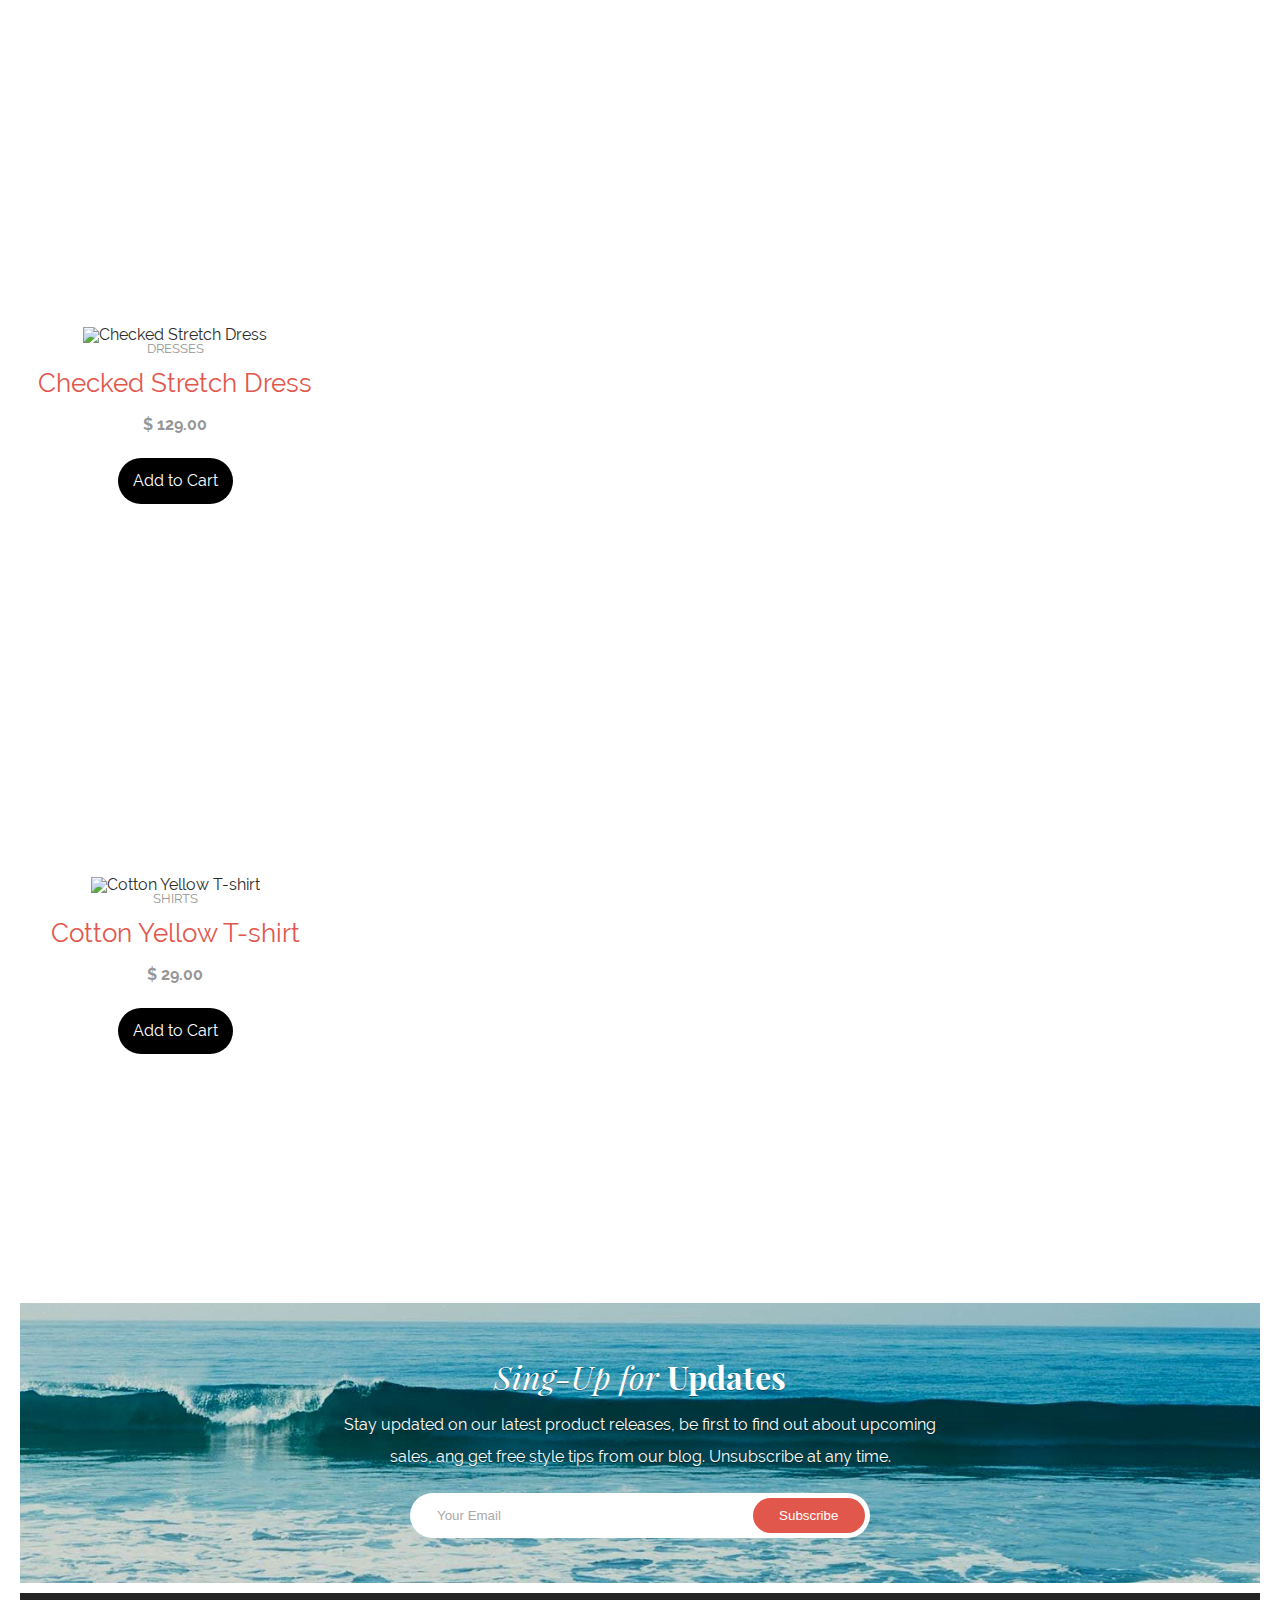
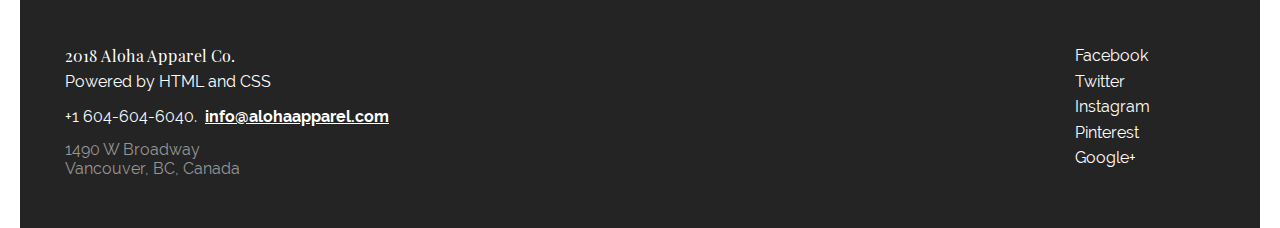
==== commit 66ad85f4: "Adds Total11" ====
--- a/index.html
+++ b/index.html
@@ -13,6 +13,8 @@
     <link rel="stylesheet" href="font.css">
     <link rel="stylesheet" href="main.css">
     <link rel="stylesheet" href="https://unpkg.com/flickity@2/dist/flickity.min.css" media="screen">
+
+    <script src="js/vendor/modernizr-3.5.0.min.js"></script>
 </head>
 
 <body>
@@ -227,9 +229,10 @@
             <section>Stay updated on our latest product releases, be first to find out about upcoming sales, ang get free style tips from our blog. Unsubscribe at any time.</section>
             <section>
                 <div class="subscribeForm">
-                    <form method="post">
-                        <input id="emailInput" type="email" name="email" placeholder="Your Email" />
-                        <button>Subscribe</button>
+                    <form method="post" action="#" novalidate="novalidate"> 
+                        <label for="emailInput" class="visuallyhidden">Your Email</label>
+                        <input id="emailInput" type="email" name="email" placeholder="Your Email"/>
+                        <button type="submit">Subscribe</button>
                     </form>
                 </div>
             </section>
@@ -260,7 +263,6 @@
         </aside>
     </footer>
 
-    <script src="js/vendor/modernizr-3.5.0.min.js"></script>
 
     <script  src="https://code.jquery.com/jquery-3.3.1.min.js" integrity="sha256-FgpCb/KJQlLNfOu91ta32o/NMZxltwRo8QtmkMRdAu8=" crossorigin="anonymous"></script>
     <script>window.jQuery || document.write('<script src="js/vendor/jquery-3.3.1.min.js"><\/script>')</script>
@@ -271,6 +273,8 @@
     <script src="js/main.js"></script>
 
     <script defer src="https://use.fontawesome.com/releases/v5.0.6/js/all.js"></script>
+
+    <script src="js/vendor/tota11y.min.js"></script>
 </body>
 
 </html>--- a/main.css
+++ b/main.css
@@ -16,9 +16,9 @@
 
 h1,h2,h3,h4,h5,h6 {
     font-family: 'Playfair Display', Arial, serif;
-}
-
-h1,h2,h3,h4,h5,h6,
+    color: #e2574c;
+}
+
 nav {
     color: #e2574c;
 }
@@ -27,16 +27,14 @@
     list-style-type: none;
 }
 
-a:link {
-    text-decoration: none;
-}
-
+a:link,
 a:visited {
     text-decoration: none;
 }
 
 a:hover {
     text-decoration: underline;
+    color: #b64036
 }
 
 a:active {
@@ -68,12 +66,23 @@
 /*-------------------------------*/
 
 .mainHeader{
-    width: 100%;
-    margin: 10px auto;
+    min-width: 300px;
+    width: 100%;
+    max-width: 1240px;
+    margin: 0px auto;
+    padding-top: 10px;
+
     display: flex;
     flex-wrap: wrap;
     justify-content: space-between;
     align-items: center;
+
+    position: fixed;
+    top: 0;
+    z-index: 100;
+
+    background-color: white;
+    border-bottom: 1px solid #d7d7d7;
 }
 
 .mainHeader > * {
@@ -161,16 +170,19 @@
     border-radius: 50%;
     background: #e2574c;
 
-    display: flex;
+    display: none;
     justify-content: center; /* align horizontal */
     align-items: center; /* align vertical */
 
     font-weight: bolder;
     color: whitesmoke;
-
-    display: none;
-}
-
+}
+
+/*-------------------------------*/
+
+main{
+    margin-top: 70px;
+}
 
 /*-------------------------------*/
 
@@ -192,7 +204,7 @@
 }
 
 .hero .text {
-    margin: 15px;
+    margin: 50px;
     text-align: center;
     text-shadow: 2px 2px 4px hsla(0,0%,10%,.8);
 }
@@ -212,8 +224,7 @@
 /* --------------------------------------------------- */
 
 .about{
-    height: 35vh;
-    max-height: 250px;
+    height: 280px;
     display: flex;
     justify-content: center; 
     align-items: center; 
@@ -233,7 +244,7 @@
     color: black;
     font-size: 2.4rem;
     font-style: italic;
-    padding-bottom: 1rem;
+    padding-bottom: 2rem;
 }
 
 /* --------------------------------------------------- */
@@ -366,7 +377,7 @@
 
 .products h2{
     color: black;
-    font-size: 2.8rem;
+    font-size: 2.3rem;
     font-style: italic;
     padding-bottom: 1rem;
 }
@@ -403,7 +414,7 @@
 .product figcaption{
     font-size: 0.8rem;
     text-transform: uppercase;
-    color: darkgray;
+    color: #969696;
 }
 
 .product .title {
@@ -416,7 +427,7 @@
 
 .product .price {
     font-weight: bold; 
-    color: gray;
+    color: #969696;
 }
 
 .products footer {
@@ -446,7 +457,7 @@
     background: url('img/wave-bkgd.jpg') bottom center no-repeat;
     background-size: cover;
     width: 100%;
-    height: 40vh;
+    height: 280px;
     max-height: 400px;
 
     display: flex;
@@ -461,12 +472,18 @@
 
 .subscribeSection section {
     min-width: 250px;
+    width: 100%;
     max-width: 600px;
+    
+    padding: 0 10px;
     margin: 0 10px;
 
     display: inline-flex;
     justify-content: center; 
     align-items: center; 
+
+    font-size: 1rem;
+    line-height: 2em;
     text-align: center;
     text-shadow: 0 1px 0 rgba(0, 0, 0, 0.4);
 }
@@ -482,11 +499,9 @@
 }
 
 .subscribeForm {
-    min-width: 290px;
     width: 100%;
     max-width: 450px;
-    margin-top: 20px;
-    margin-bottom: 25px;
+    margin: 20px;
 
     background: white;
     border-radius: 28px;
@@ -522,17 +537,12 @@
     padding: 10px 20px 10px 20px;
     text-decoration: none;
 }
-.subscribeForm input:focus {
-    background: #dea6a2;
-    text-decoration: none;
-}
-
 
 /* --------------------------------------------------- */
 
 .mainFooter {
-    color: whitesmoke;
-    background-color: black;
+    color: #fff;
+    background-color: #242424;
     margin-top: 10px;
 
     padding: 50px 35px;
@@ -544,7 +554,7 @@
 
 .mainFooter h2,
 .mainFooter a {
-    color: whitesmoke;
+    color: #fff;
 }
 
 .mainFooter a.email{
@@ -553,7 +563,7 @@
 }
 
 .mainFooter address {
-    color: gray;
+    color: #969696;
 }
 
 .mainFooter section{
@@ -595,7 +605,7 @@
 
         order: 3;
         padding-top: 9px;
-        border-top: 1px solid lightgrey;
+        border-top: 1px solid #d7d7d7;
     }
 
     .mainHeader > section,
@@ -673,4 +683,56 @@
     .products .carousel-cell{
         width: 25%;
     }
-  }+  }
+
+  
+/*
+ * Hide only visually, but have it available for screen readers:
+ * https://snook.ca/archives/html_and_css/hiding-content-for-accessibility
+ *
+ * 1. For long content, line feeds are not interpreted as spaces and small width
+ *    causes content to wrap 1 word per line:
+ *    https://medium.com/@jessebeach/beware-smushed-off-screen-accessible-text-5952a4c2cbfe
+ */
+
+.visuallyhidden {
+    border: 0;
+    clip: rect(0 0 0 0);
+    -webkit-clip-path: inset(50%);
+    clip-path: inset(50%);
+    height: 1px;
+    margin: -1px;
+    overflow: hidden;
+    padding: 0;
+    position: absolute;
+    width: 1px;
+    white-space: nowrap;
+    /* 1 */
+}
+
+/*
+ * Extends the .visuallyhidden class to allow the element
+ * to be focusable when navigated to via the keyboard:
+ * https://www.drupal.org/node/897638
+ */
+
+.visuallyhidden.focusable:active,
+.visuallyhidden.focusable:focus {
+    clip: auto;
+    -webkit-clip-path: none;
+    clip-path: none;
+    height: auto;
+    margin: 0;
+    overflow: visible;
+    position: static;
+    width: auto;
+    white-space: inherit;
+}
+
+/*
+ * Hide visually and from screen readers, but maintain layout
+ */
+
+.invisible {
+    visibility: hidden;
+}
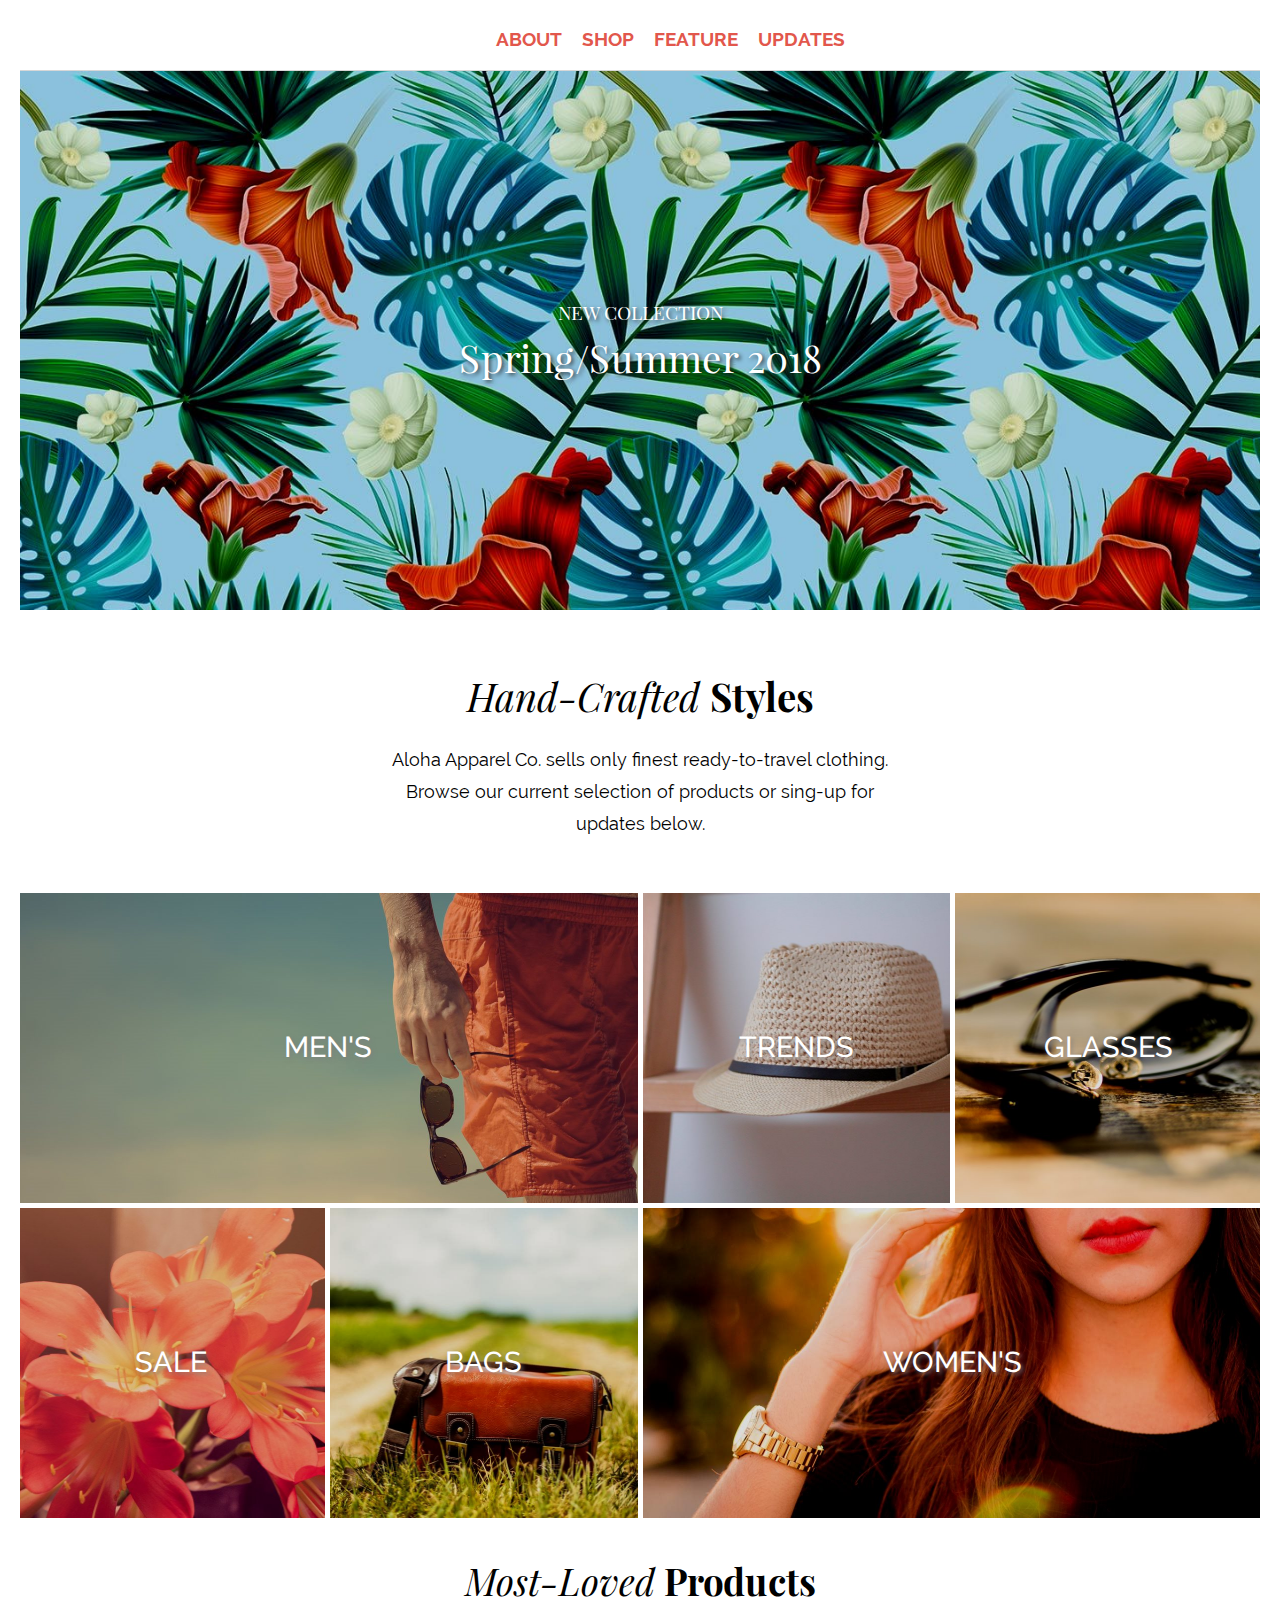
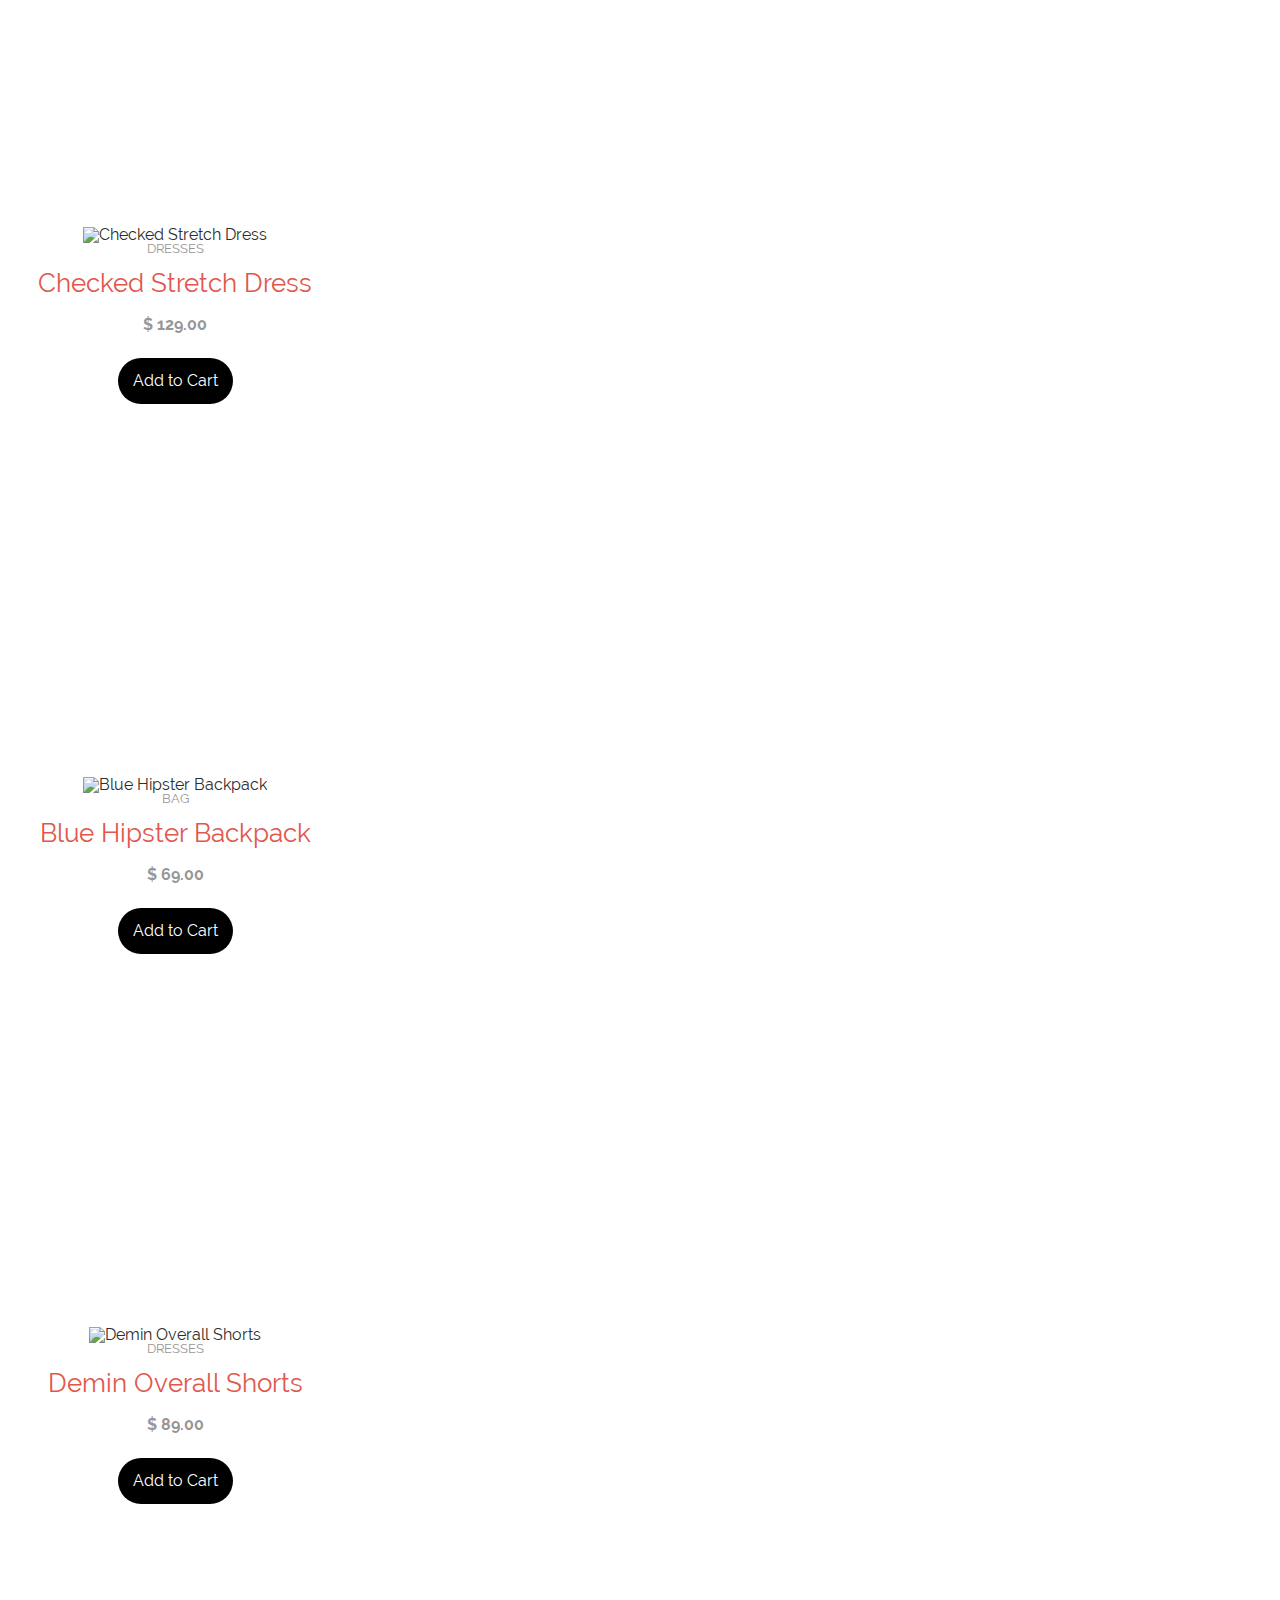
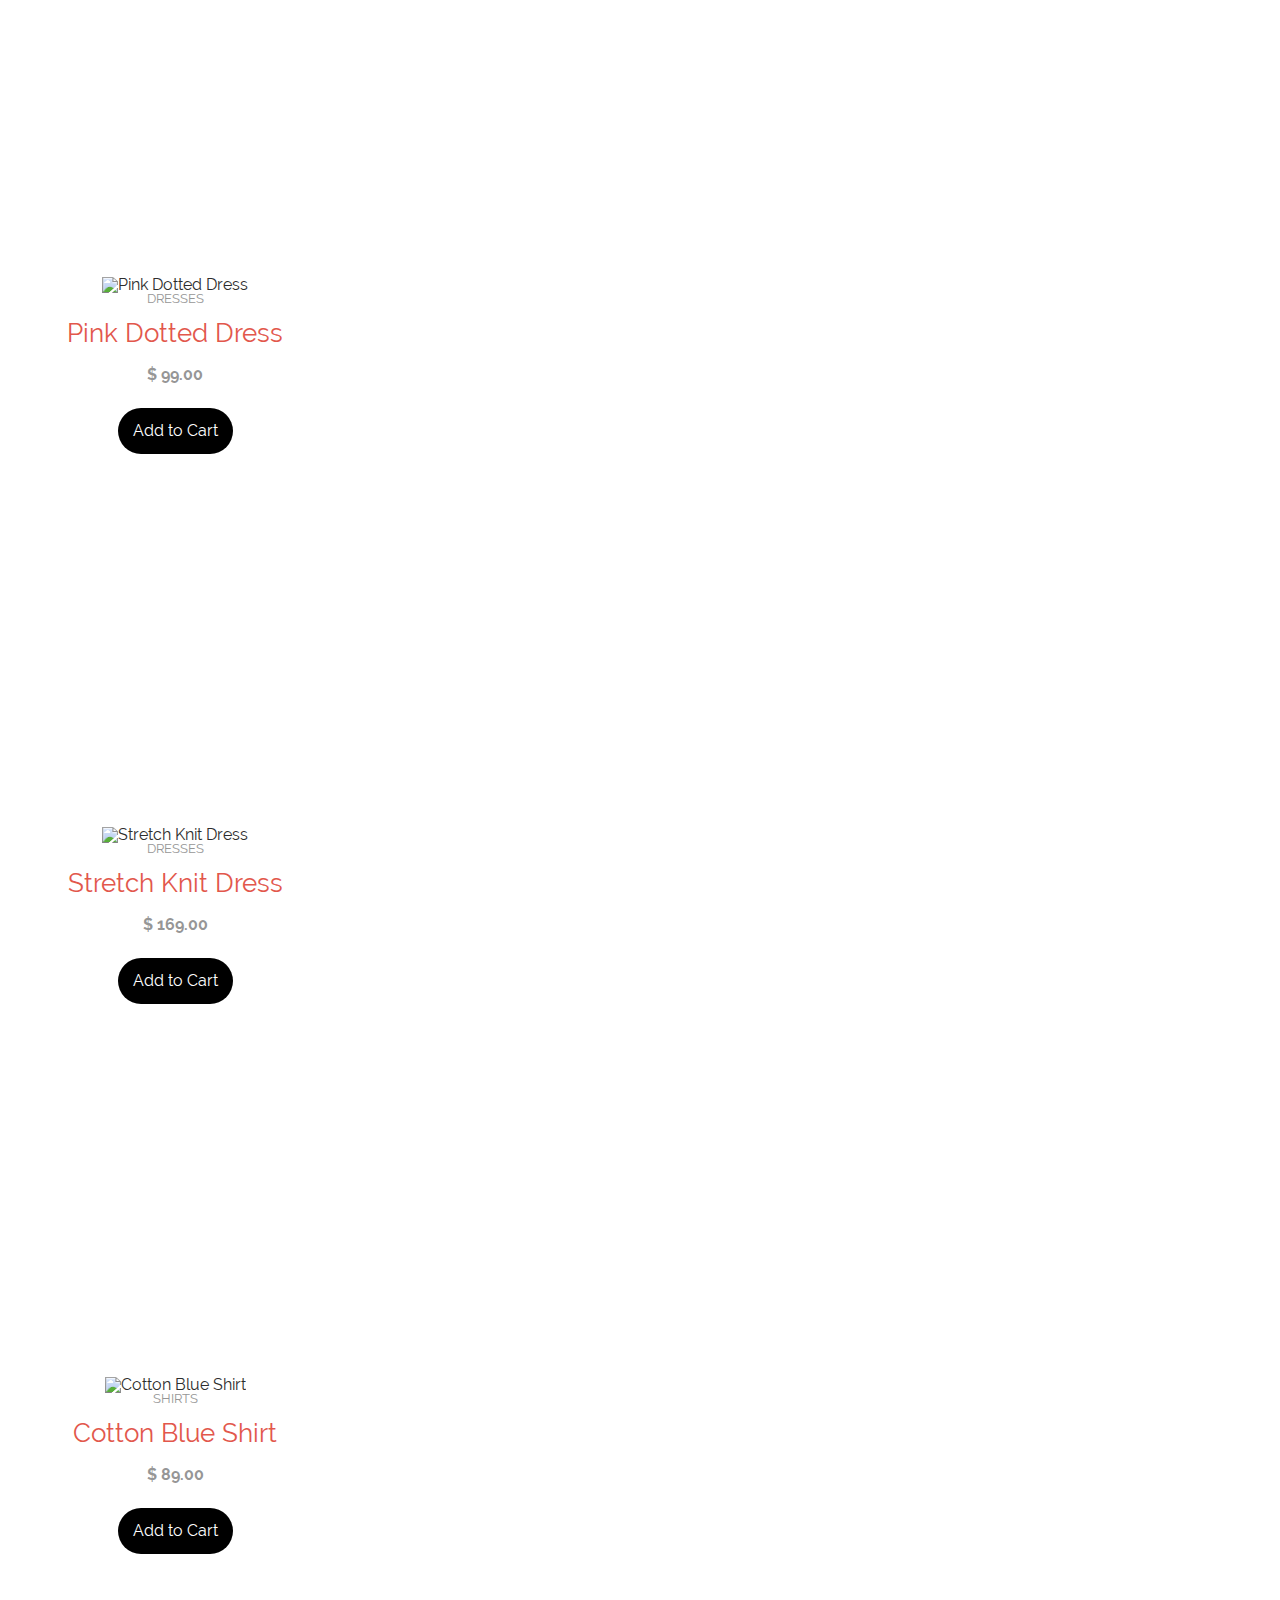
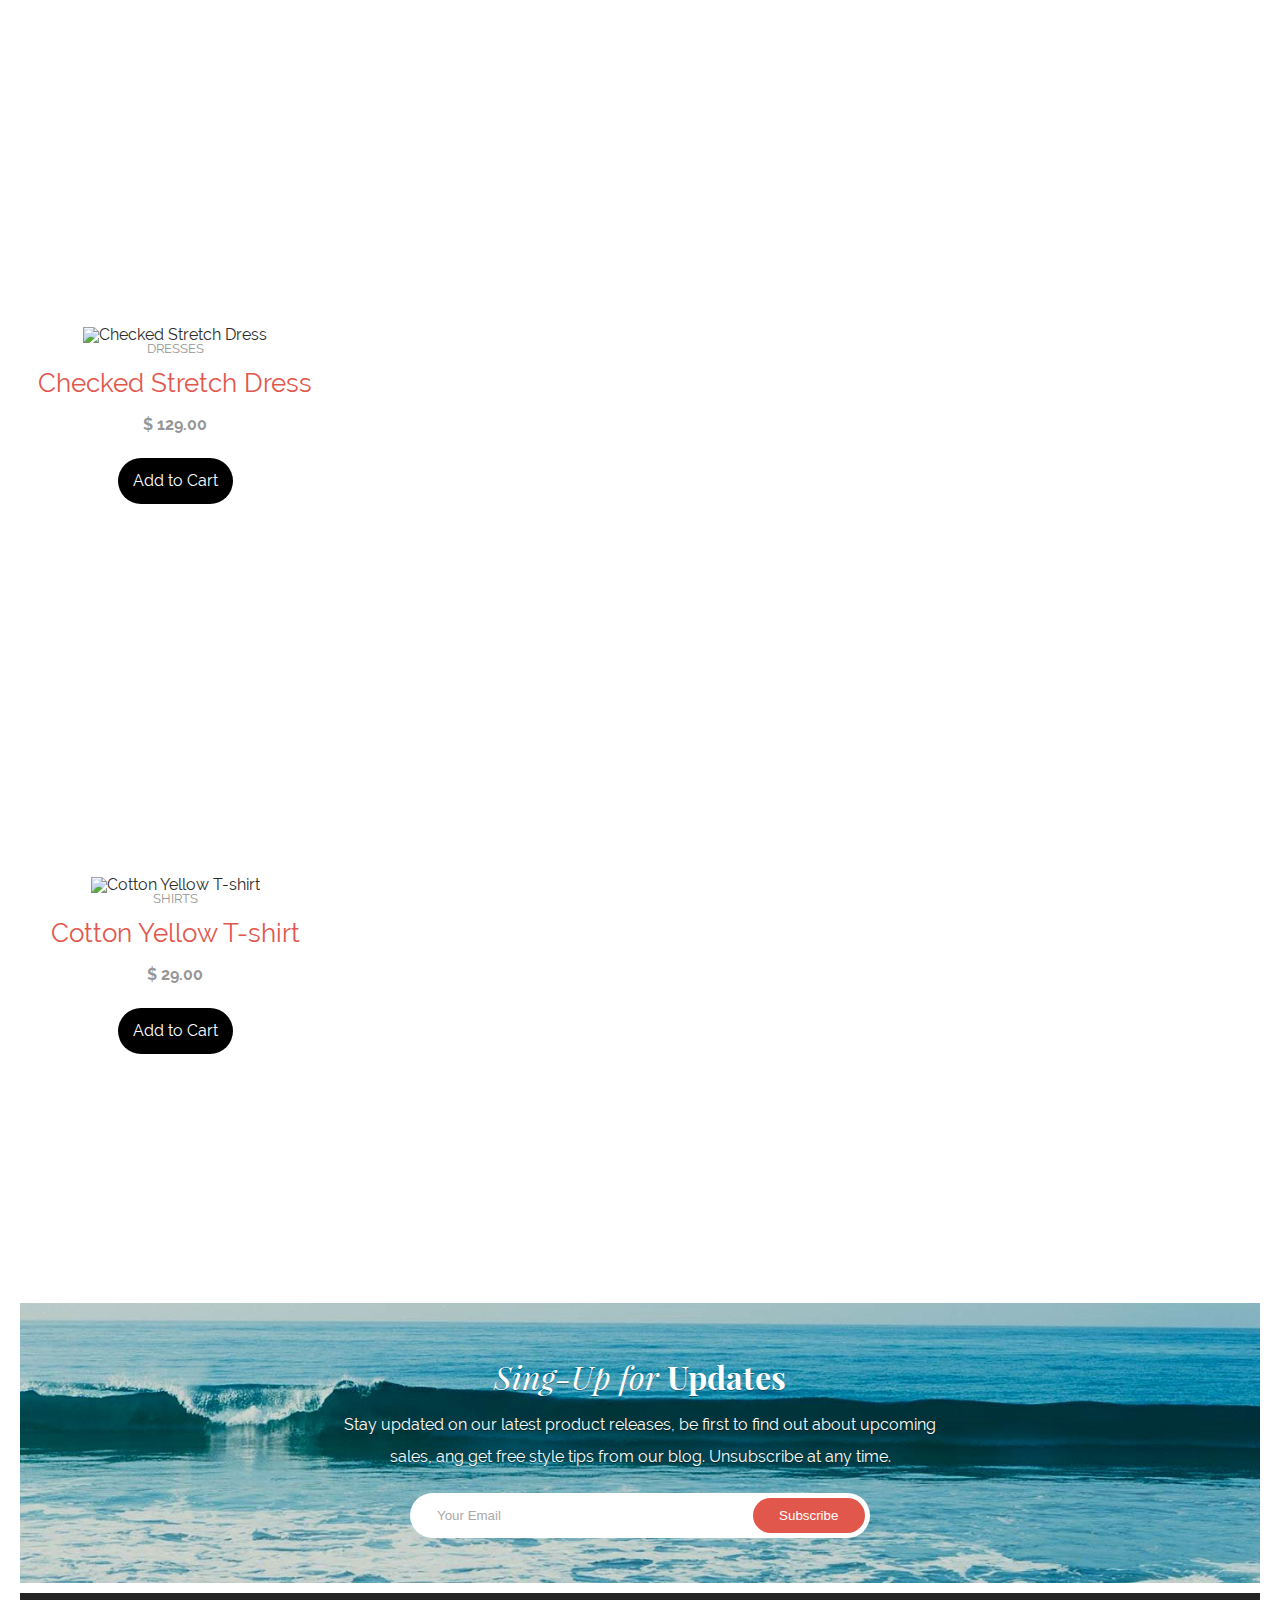
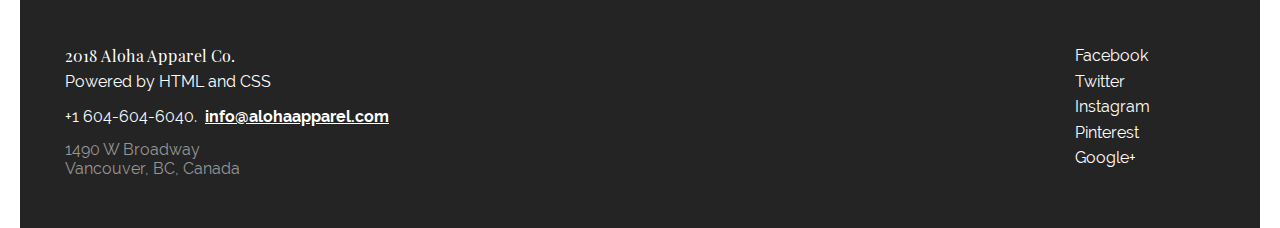
==== commit c19542c7: "Adds SkipLink" ====
--- a/index.html
+++ b/index.html
@@ -18,6 +18,7 @@
 </head>
 
 <body>
+    <a class="visuallyhidden" href="#main">Skip to content</a>
     <header class="mainHeader">
         <section>
             <h1 class="logo hideText">Alhora Apparel CO.</h1>
@@ -273,8 +274,9 @@
     <script src="js/main.js"></script>
 
     <script defer src="https://use.fontawesome.com/releases/v5.0.6/js/all.js"></script>
-
+    <!-- 
     <script src="js/vendor/tota11y.min.js"></script>
+    -->
 </body>
 
 </html>--- a/main.css
+++ b/main.css
@@ -183,6 +183,10 @@
 main{
     margin-top: 70px;
 }
+
+#main[tabindex="-1"]:focus {
+    outline: 0;
+ }
 
 /*-------------------------------*/
 
